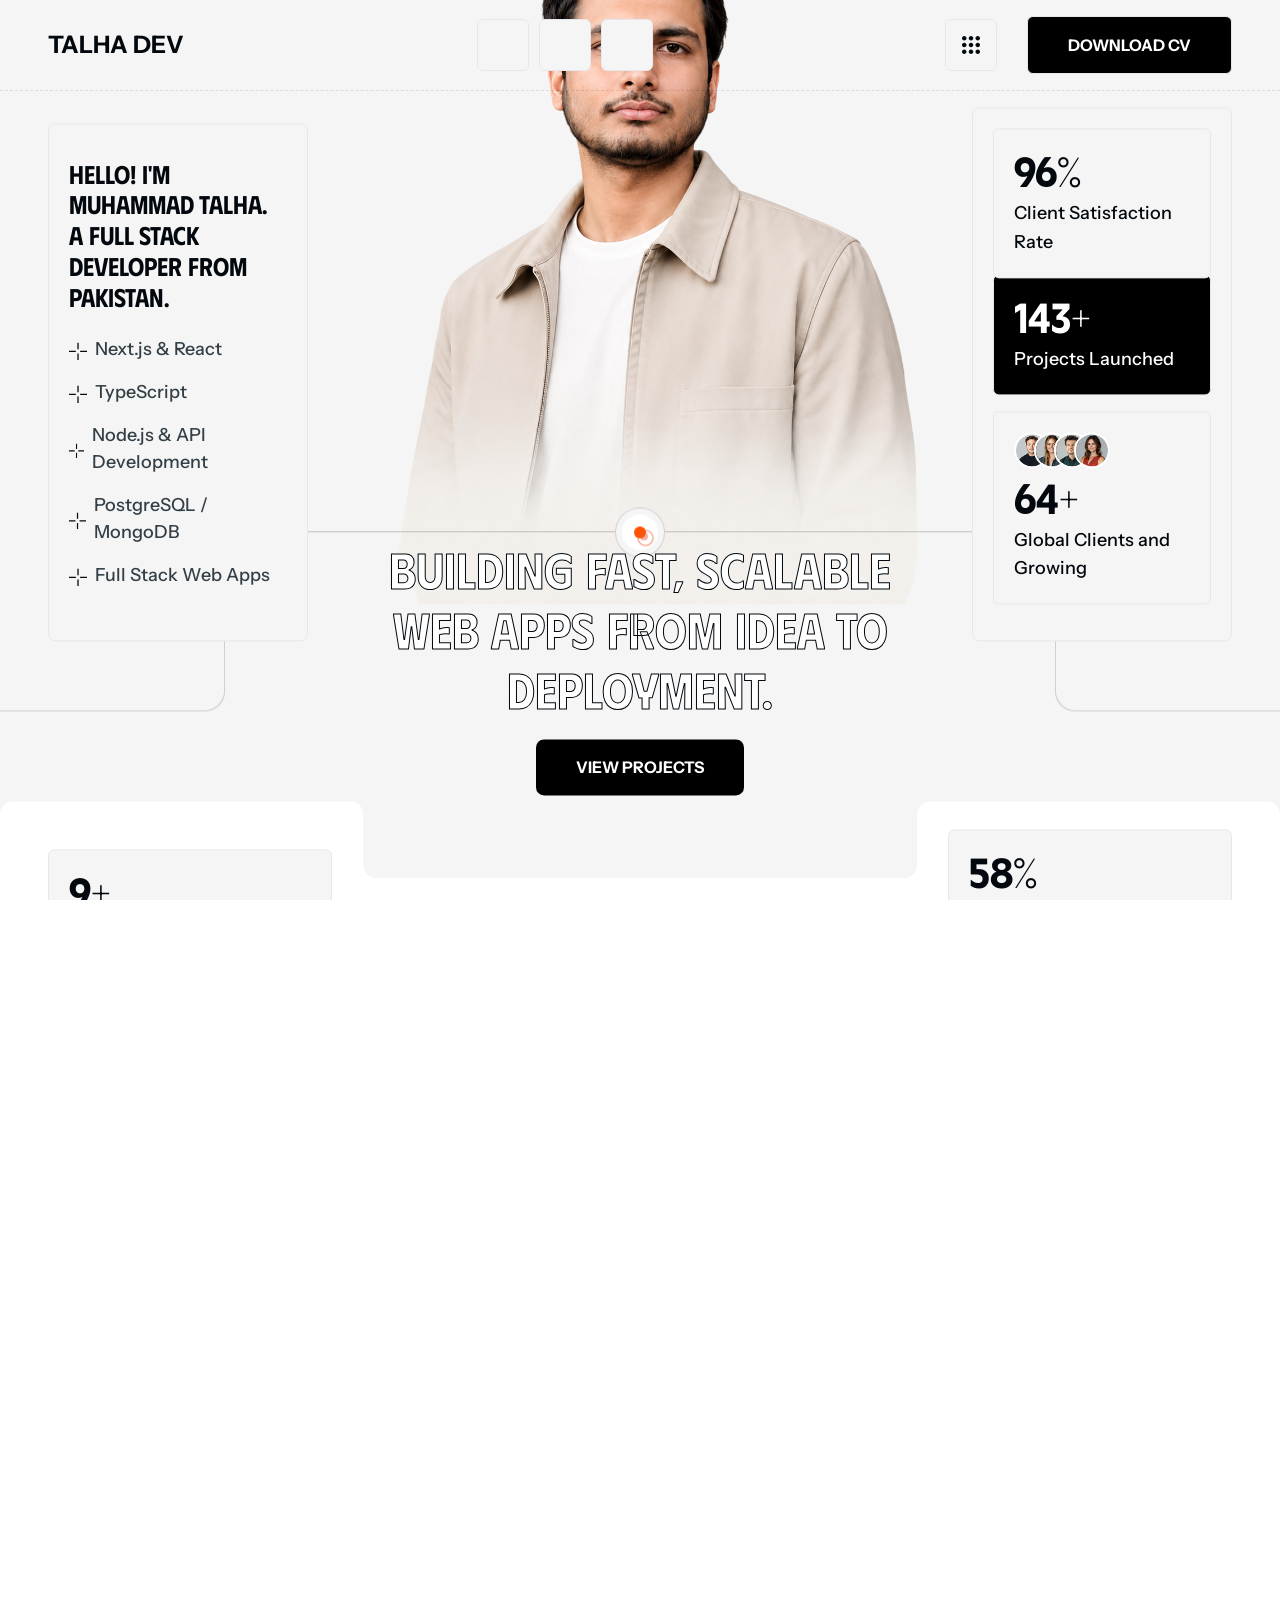
==== index.html @ 91dda0bd "refactor: redesign about page layout and integrate Web3Forms contact handler" ====
<!doctype html>
<html lang="en">

<head>
  <meta charset="UTF-8" />
  <meta http-equiv="X-UA-Compatible" content="IE=edge" />
  <meta name="description"
    content="Talha - Full Stack Developer Portfolio. Specializing in Next.js, React, TypeScript, PostgreSQL, and AI integration." />
  <meta name="keywords" content="Full Stack Developer, React, Next.js, TypeScript, Portfolio, Node.js, PostgreSQL" />
  <meta name="robots" content="INDEX,FOLLOW" />
  <meta name="viewport" content="width=device-width, initial-scale=1.0" />

  <title>Talha | Full Stack Developer Portfolio</title>

  <link rel="icon" href="assets/images/logo/favicon.png" type="image/png" />

  <link rel="stylesheet" href="assets/css/bootstrap.min.css" />

  <link rel="stylesheet" href="assets/css/swiper-bundle.css" />

  <link rel="stylesheet" href="assets/css/magnific-popup.css" />

  <link rel="stylesheet" href="assets/css/aos.css" />

  <link rel="stylesheet" href="assets/css/main.css" />
</head>

<body class="tw-magic-cursor">

  <div class="preloader">
    <svg viewBox="0 0 1000 1000" preserveAspectRatio="none">
      <path id="preloaderSvg" d="M0,1005S175,995,500,995s500,5,500,5V0H0Z"></path>
    </svg>
    <div class="preloader-heading">
      <div class="load-text">
        <span>L</span>
        <span>o</span>
        <span>a</span>
        <span>d</span>
        <span>i</span>
        <span>n</span>
        <span>g</span>
      </div>
    </div>
  </div>

  <div class="overlay"></div>

  <div class="side-overlay"></div>

  <div id="magic-cursor">
    <div id="ball"></div>
  </div>

  <div id="toast-container"></div>

  <div class="back-to-top-wrapper">
    <button id="back_to_top" type="button" class="back-to-top-btn">
      <svg width="12" height="7" viewBox="0 0 12 7" fill="none" xmlns="http://www.w3.org/2000/svg">
        <path d="M11 6L6 1L1 6" stroke="currentColor" stroke-width="1.5" stroke-linecap="round"
          stroke-linejoin="round" />
      </svg>
    </button>
  </div>

  <div class="tw-offcanvas-2-area p-relative">
    <div class="tw-offcanvas-2-bg is-left left-box"></div>
    <div class="tw-offcanvas-2-bg is-right right-box d-none d-md-block"></div>
    <div class="tw-offcanvas-2-wrapper">
      <div class="tw-offcanvas-2-left left-box">
        <div class="tw-offcanvas-2-left-wrap d-flex justify-content-between align-items-center">
          <div class="twoffcanvas__logo">
            <a class="logo-1 tw-text-2xl fw-bold text-uppercase text-white tracking-wider" href="index.html">TALHA
              DEV</a>
          </div>
          <div class="tw-offcanvas-2-close d-md-none text-end">
            <button class="tw-offcanvas-2-close-btn tw-offcanvas-2-close-btn">
              <span class="text">
                <span class="text-white">close</span>
              </span>
              <span class="d-inline-block">
                <span>
                  <svg width="24" height="24" viewBox="0 0 24 24" fill="none" xmlns="http://www.w3.org/2000/svg">
                    <rect width="32.621" height="1.00918"
                      transform="matrix(0.704882 0.709325 -0.704882 0.709325 1.0061 0)" fill="currentcolor" />
                    <rect width="32.621" height="1.00918"
                      transform="matrix(0.704882 -0.709325 0.704882 0.709325 0 23.2842)" fill="currentcolor" />
                  </svg>
                </span>
              </span>
            </button>
          </div>
        </div>
        <div class="tw-main-menu-mobile menu-hover-active counter-row">
          <nav></nav>
        </div>
      </div>
      <div class="tw-offcanvas-2-right right-box d-none d-md-block p-relative">
        <div class="tw-offcanvas-2-close text-end">
          <button class="tw-offcanvas-2-close-btn">
            <span class="text">
              <span>close</span>
            </span>
            <span class="d-inline-block">
              <span>
                <svg width="38" height="38" viewBox="0 0 38 38" fill="none" xmlns="http://www.w3.org/2000/svg">
                  <path d="M9.80859 9.80762L28.1934 28.1924" stroke="currentColor" stroke-width="1.5"
                    stroke-linecap="round" stroke-linejoin="round" />
                  <path d="M9.80859 28.1924L28.1934 9.80761" stroke="currentColor" stroke-width="1.5"
                    stroke-linecap="round" stroke-linejoin="round" />
                </svg>
              </span>
            </span>
          </button>
        </div>
        <div class="tw-offcanvas-2-right-inner d-flex flex-column justify-content-between h-100">
          <div class="twoffcanvas__contact-info">
            <div class="twoffcanvas__contact-title">
              <h5 class="text-white">Contact us</h5>
            </div>
            <ul>
              <li>
                <span class="text-main-two-600 tw-text-xl"><i class="ph ph-map-pin-line"></i></span>
                <a class="text-white" href="#" target="_blank">Pakistan</a>
              </li>
              <li>
                <span class="text-main-two-600 tw-text-xl"><i class="ph ph-envelope"></i></span>
                <a class="text-white" href="mailto:talha18513@gmail.com">talha18513@gmail.com</a>
              </li>
              <li>
                <span class="text-main-two-600 tw-text-xl"><i class="ph ph-phone-call"></i></span>
                <a class="text-white" href="tel:03152666263">03152666263</a>
              </li>
            </ul>
          </div>
          <div class="footer-social" data-aos="fade-up" data-aos-duration="1000" data-aos-delay="200">
            <ul class="tw-gap-2">
              <li>
                <a href="https://github.com" target="_blank">
                  <span class="active-media d-flex align-items-center tw-gap-1">GITHUB <i
                      class="ph ph-arrow-bend-up-right"></i></span>
                  <span class="hover-media"><i class="ph ph-github-logo"></i></span>
                </a>
              </li>
              <li>
                <a href="https://linkedin.com" target="_blank">
                  <span class="active-media d-flex align-items-center tw-gap-1">LINKEDIN <i
                      class="ph ph-arrow-bend-up-right"></i></span>
                  <span class="hover-media"><i class="ph ph-linkedin-logo"></i></span>
                </a>
              </li>
            </ul>
          </div>
        </div>
      </div>
    </div>
  </div>

  <header class="header header-two header-three tw-transition-all tw-z-99 position-relative">
    <div class="container tw-container-1800-px">
      <nav class="d-flex align-items-center justify-content-between position-relative">

        <div class="header-three-logo tw-rounded-md">
          <a href="index.html" class="link tw-text-2xl fw-bold text-uppercase text-heading tracking-wider">
            TALHA DEV
          </a>
        </div>

        <div class="header-three-social d-none d-lg-block">
          <ul class="d-flex tw-gap-205">
            <li>
              <a class="tw-w-13 tw-h-13 lh-1 d-inline-flex justify-content-center align-items-center text-heading tw-text-xl tw-rounded-md"
                href="https://github.com" target="_blank" aria-label="GitHub"><i class="ph ph-github-logo"></i></a>
            </li>
            <li>
              <a class="tw-w-13 tw-h-13 lh-1 d-inline-flex justify-content-center align-items-center text-heading tw-text-xl tw-rounded-md"
                href="https://linkedin.com" target="_blank" aria-label="LinkedIn"><i
                  class="ph ph-linkedin-logo"></i></a>
            </li>
            <li>
              <a class="tw-w-13 tw-h-13 lh-1 d-inline-flex justify-content-center align-items-center text-heading tw-text-xl tw-rounded-md"
                href="https://x.com" target="_blank" aria-label="X (Twitter)"><i class="ph ph-x-logo"></i></a>
            </li>
          </ul>
        </div>

        <div class="header-menu d-none">
          <div class="main-menu">
            <nav class="tw-main-menu-content">
              <ul>
                <li><a class="color-active" href="index.html">Home</a></li>
                <li><a href="about.html">About</a></li>
                <li><a href="portfolio.html">Portfolio</a></li>
                <li><a href="contact.html">Contact</a></li>
              </ul>
            </nav>
          </div>
        </div>

        <div class="header-right d-flex align-items-center tw-gap-705">

          <div class="header-three-menu">
            <button
              class="tw-offcanvas-open-btn tw-w-13 tw-h-13 lh-1 d-inline-flex justify-content-center align-items-center tw-transition-3 tw-rounded-md">
              <span><img class="tw-transition-3" src="assets/images/icons/header-three-toggle.svg"
                  alt="toggle" /></span>
            </button>
          </div>

          <div class="header-three-button d-none d-md-block">
            <a class="tw-hover-btn bg-black text-white fw-bold tw-py-4 tw-px-10 d-inline-block hover-text-white text-uppercase tw-rounded-md"
              href="contact.html">
              download cv
              <span class="tw-hover-btn-circle-dot bg-main-two-600"></span>
            </a>
          </div>

        </div>

      </nav>
    </div>
  </header>

  <div id="smooth-wrapper">
    <div id="smooth-content">
      <section class="banner-three-area">
        <div class="container tw-container-1800-px">
          <div class="row">
            <div class="col-xl-12">
              <div class="banner-three-wrapper position-relative z-1">
                <div class="banner-three-man position-absolute start-50 translate-middle-x">
                  <img src="assets/images/shapes/banner-three-man.png" alt="man" />
                </div>
                <h1 class="banner-three-title text-black tw-mb-30">
                  developer
                </h1>
                <div class="banner-three-wrap d-flex justify-content-between align-items-end position-relative z-1">
                  <div class="banner-three-left tw-rounded-lg" data-aos="fade-up" data-aos-duration="1000"
                    data-aos-delay="200">
                    <h2 class="banner-three-left-title tw-text-3xl tw-mb-6">
                      Hello! I'm Muhammad Talha. <br />
                      A Full Stack Developer from Pakistan.
                    </h2>
                    <div class="banner-three-list">
                      <ul>
                        <li class="tw-text-lg fw-medium d-inline-flex align-items-center tw-gap-2 tw-mb-4">
                          <span><img src="assets/images/icons/banner-three-pluse.svg" alt="pluse" /></span>
                          Next.js &amp; React
                        </li>
                        <li class="tw-text-lg fw-medium d-inline-flex align-items-center tw-gap-2 tw-mb-4">
                          <span><img src="assets/images/icons/banner-three-pluse.svg" alt="pluse" /></span>
                          TypeScript
                        </li>
                        <li class="tw-text-lg fw-medium d-inline-flex align-items-center tw-gap-2 tw-mb-4">
                          <span><img src="assets/images/icons/banner-three-pluse.svg" alt="pluse" /></span>
                          Node.js &amp; API Development
                        </li>
                        <li class="tw-text-lg fw-medium d-inline-flex align-items-center tw-gap-2 tw-mb-4">
                          <span><img src="assets/images/icons/banner-three-pluse.svg" alt="pluse" /></span>
                          PostgreSQL / MongoDB
                        </li>
                        <li class="tw-text-lg fw-medium d-inline-flex align-items-center tw-gap-2 tw-mb-4">
                          <span><img src="assets/images/icons/banner-three-pluse.svg" alt="pluse" /></span>
                          Full Stack Web Apps
                        </li>
                      </ul>
                    </div>
                  </div>
                  <div class="banner-three-center text-center" data-aos="fade-up" data-aos-duration="1000"
                    data-aos-delay="200">
                    <h3 class="banner-three-center-title tw-text-120">
                      Building fast, scalable web apps from idea to deployment.
                    </h3>
                    <div class="banner-three-button">
                      <a class="tw-hover-btn bg-black text-white fw-bold tw-py-4 tw-px-10 d-inline-block hover-text-white text-uppercase tw-rounded-lg"
                        href="#projects">
                        view projects
                        <span class="tw-hover-btn-circle-dot bg-main-two-600"></span>
                      </a>
                    </div>
                  </div>
                  <div class="banner-three-right tw-rounded-lg" data-aos="fade-up" data-aos-duration="1000"
                    data-aos-delay="300">
                    <div class="banner-three-counter-item tw-rounded-md tw-mb-4 position-relative">
                      <h4
                        class="banner-three-counter-title tw-text-101 fw-semibold font-heading text-heading tw-mb-2 lh-1">
                        <span class="purecounter font-heading" data-purecounter-duration="2"
                          data-purecounter-end="98"></span>%
                      </h4>
                      <p class="banner-three-counter-paragraph tw-text-lg fw-medium text-heading">
                        Client Satisfaction Rate
                      </p>
                    </div>
                    <div class="banner-three-counter-item tw-rounded-md tw-mb-4 ms-auto bg-black">
                      <h4
                        class="banner-three-counter-title tw-text-101 fw-semibold font-heading text-white tw-mb-2 lh-1">
                        <span class="purecounter font-heading" data-purecounter-duration="4"
                          data-purecounter-end="300"></span>+
                      </h4>
                      <p class="banner-three-counter-paragraph tw-text-lg fw-medium text-white">
                        Projects Launched
                      </p>
                    </div>
                    <div class="banner-three-counter-item tw-rounded-md tw-mb-4">
                      <div class="d-flex align-items-center tw-mb-2">
                        <div
                          class="tw-w-9 tw-h-9 rounded-circle overflow-hidden tw-duration-300 hover-scale-2 tw-hover-z-9 position-relative z-1 border border-2 border-white">
                          <img src="assets/images/thumbs/team-img1.png" alt="Client Image"
                            class="w-100 h-100 object-fit-cover" />
                        </div>
                        <div
                          class="tw-w-9 tw-h-9 rounded-circle overflow-hidden tw-duration-300 hover-scale-2 tw-hover-z-9 position-relative z-2 tw--ms-16-px z-1 border border-2 border-white">
                          <img src="assets/images/thumbs/team-img2.png" alt="Client Image"
                            class="w-100 h-100 object-fit-cover" />
                        </div>
                        <div
                          class="tw-w-9 tw-h-9 rounded-circle overflow-hidden tw-duration-300 hover-scale-2 tw-hover-z-9 position-relative z-3 tw--ms-16-px z-1 border border-2 border-white">
                          <img src="assets/images/thumbs/team-img3.png" alt="Client Image"
                            class="w-100 h-100 object-fit-cover" />
                        </div>
                        <div
                          class="tw-w-9 tw-h-9 rounded-circle overflow-hidden tw-duration-300 hover-scale-2 tw-hover-z-9 position-relative z-3 tw--ms-16-px z-1 border border-2 border-white">
                          <img src="assets/images/thumbs/team-img4.png" alt="Client Image"
                            class="w-100 h-100 object-fit-cover" />
                        </div>
                      </div>
                      <h4
                        class="banner-three-counter-title tw-text-101 fw-semibold font-heading text-heading tw-mb-2 lh-1">
                        <span class="purecounter font-heading" data-purecounter-duration="3"
                          data-purecounter-end="96"></span>+
                      </h4>
                      <p class="banner-three-counter-paragraph tw-text-lg fw-medium text-heading">
                        Global Clients and Growing
                      </p>
                    </div>
                  </div>
                  <div class="banner-three-line-shape position-absolute start-50 translate-middle-x z-n1">
                    <img src="assets/images/shapes/banner-three-shape.png" alt="shape" />
                    <div class="banner-three-carcel-shape">
                      <div><span></span></div>
                    </div>
                  </div>
                </div>
              </div>
            </div>
          </div>
        </div>
      </section>
      <section class="about-three-area py-120 position-relative z-1">
        <div class="container tw-container-1800-px">
          <div class="about-three-top position-relative z-1">
            <div class="row justify-content-center tw-mb-21">
              <div class="col-xl-9">
                <div class="text-center">
                  <h2 class="about-three-title text-heading tw-text-15 tw-itm-title tw-itm-anim">
                    Building fast, scalable web applications with precision and modern engineering.
                  </h2>
                </div>
              </div>
            </div>
            <div class="row">
              <div class="col-xl-6">
                <div class="about-three-thumb w-100 tw-clip-anim tw-rounded-lg" data-aos="fade-up"
                  data-aos-duration="1000" data-aos-delay="200">
                  <img class="tw-anim-img w-100 tw-rounded-lg" data-animate="true"
                    src="assets/images/thumbs/about-three-thumb.jpg" alt="thumb" />
                </div>
              </div>
              <div class="col-xl-6">
                <div class="about-three-right" data-aos="fade-up" data-aos-duration="1000" data-aos-delay="300">
                  <div>
                    <p class="tw-text-xl tw-mb-10">
                      I'm a full stack developer focused on building modern,
                      scalable web applications. I work primarily with Next.js,
                      TypeScript, and Tailwind CSS on the frontend, and Drizzle
                      ORM with PostgreSQL (Neon) or MongoDB on the backend,
                      deploying everything on Vercel.
                    </p>
                    <p class="tw-text-xl tw-mb-10">
                      With a strong foundation in both frontend and backend
                      development, I turn ideas into fully functional products—from
                      authentication and database design to responsive, polished
                      UI. I care about writing clean, maintainable code as much
                      as I care about how an app looks and feels.
                    </p>
                    <p class="tw-text-xl tw-mb-10">
                      From concept to deployment, I work closely with clients
                      to understand their goals and turn them into working
                      software. Whether it's a freelance project or a personal
                      build, my process focuses on performance, scalability, and
                      getting things shipped.
                    </p>
                  </div>
                  <div class="about-three-counter d-inline-block">
                    <div class="tw-hover-btn-wrapper d-inline-block">
                      <a class="tw-btn-circle tw-hover-btn-item tw-hover-btn tw-w-160-px tw-h-160-px lh-1 d-inline-flex justify-content-center align-items-center rounded-circle position-relative overflow-hidden border border-1 border-neutral-200"
                        href="about.html">
                        <span class="d-flex flex-column justify-content-center">
                          <span
                            class="tw-btn-circle-icon text-heading tw-text-8 tw-transition-3 font-heading fw-medium">3+</span>
                          <span class="text-heading fw-bold text-center tw-transition-3 tw-text-2xl fw-medium">Years of
                            Experience</span>
                        </span>
                        <i class="tw-btn-circle-dot bg-main-two-600"></i>
                      </a>
                    </div>
                  </div>
                </div>
              </div>
            </div>
            <div class="about-three-wrap-shape d-flex justify-content-between">
              <div class="banner-three-counter-item tw-rounded-md position-relative" data-aos="fade-up"
                data-aos-duration="1000" data-aos-delay="200">
                <h2 class="banner-three-counter-title tw-text-101 fw-semibold font-heading text-heading tw-mb-2 lh-1">
                  <span class="purecounter font-heading" data-purecounter-duration="2"
                    data-purecounter-end="15"></span>+
                </h2>
                <p class="banner-three-counter-paragraph tw-text-lg fw-medium text-heading">
                  Full Stack Projects Built
                </p>
              </div>
              <div class="banner-three-counter-item tw-rounded-md position-relative" data-aos="fade-up"
                data-aos-duration="1000" data-aos-delay="300">
                <h2 class="banner-three-counter-title tw-text-101 fw-semibold font-heading text-heading tw-mb-2 lh-1">
                  <span class="purecounter font-heading" data-purecounter-duration="2"
                    data-purecounter-end="100"></span>%
                </h2>
                <p class="banner-three-counter-paragraph tw-text-lg fw-medium text-heading">
                  On-Time Project Delivery
                </p>
              </div>
            </div>
          </div>
        </div>
        <div>
          <img class="about-three-shape position-absolute start-0 w-100"
            src="assets/images/shapes/about-three-shape.png" alt="shape" />
        </div>
      </section>

      <div class="marquee tw-pt-17 bg-black">
        <div class="marquee_left d-flex align-items-center justify-content-between tw-gap-16 overflow-hidden">
          <div>
            <h2 class="marquee-two-title marquee-three-title text-uppercase text-white">
              Services <span class="text-white">-</span>
            </h2>
          </div>
          <div>
            <h2 class="marquee-two-title marquee-three-title text-uppercase text-stroke">
              Services <span class="text-white">-</span>
            </h2>
          </div>
          <div>
            <h2 class="marquee-two-title marquee-three-title text-uppercase text-white">
              Services <span class="text-white">-</span>
            </h2>
          </div>
          <div>
            <h2 class="marquee-two-title marquee-three-title text-uppercase text-stroke">
              Services <span class="text-white">-</span>
            </h2>
          </div>
          <div>
            <h2 class="marquee-two-title marquee-three-title text-uppercase text-white">
              Services <span class="text-white">-</span>
            </h2>
          </div>
        </div>
      </div>

      <section class="service-three-area bg-black pt-120 tw-pb-15">
        <div class="container tw-container-1800-px">
          <div class="row">
            <div class="col-12">
              <div class="service-three-wrapper">
                <div class="service-three-single" data-aos="fade-right" data-aos-duration="2000" data-aos-delay="200">
                  <div class="service-three-item d-flex justify-content-between align-items-center">
                    <div class="service-three-content d-flex tw-gap-14">
                      <div>
                        <span
                          class="service-three-number text-white tw-text-xl d-inline-flex align-items-center tw-gap-3 lh-1 tw-mt-5 tw-transition-3">01
                          <img class="tw-transition-3" src="assets/images/icons/service-three-arrow.svg"
                            alt="arrow" /></span>
                      </div>
                      <div>
                        <div>
                          <h2 class="service-three-title tw-text-15 text-white tw-mb-4">
                            <a href="service-details.html">Full Stack Web Apps</a>
                          </h2>
                        </div>
                        <div class="portfolio-list portfolio-two-list">
                          <ul class="d-flex tw-gap-205 flex-wrap">
                            <li>
                              <a class="text-uppercase text-white tw-text-sm fw-medium position-relative z-1 hover-bg-main-two-600 hover-border-main-two-600 hover-text-heading tw-transition-3"
                                href="#">Next.js</a>
                            </li>
                            <li>
                              <a class="text-uppercase text-white tw-text-sm fw-medium position-relative z-1 hover-bg-main-two-600 hover-border-main-two-600 hover-text-heading tw-transition-3"
                                href="#">TypeScript</a>
                            </li>
                            <li>
                              <a class="text-uppercase text-white tw-text-sm fw-medium position-relative z-1 hover-bg-main-two-600 hover-border-main-two-600 hover-text-heading tw-transition-3"
                                href="#">Tailwind CSS</a>
                            </li>
                          </ul>
                        </div>
                      </div>
                    </div>
                    <div class="service-three-thumb">
                      <a href="service-details.html"><img src="assets/images/thumbs/service-three-thumb1.png"
                          alt="thumb1" /></a>
                    </div>
                  </div>
                </div>
                <div class="service-three-single ms-auto" data-aos="fade-left" data-aos-duration="2000"
                  data-aos-delay="300">
                  <div class="service-three-item d-flex justify-content-between align-items-center">
                    <div class="service-three-content d-flex tw-gap-14">
                      <div>
                        <span
                          class="service-three-number text-white tw-text-xl d-inline-flex align-items-center tw-gap-3 lh-1 tw-mt-5 tw-transition-3">02
                          <img class="tw-transition-3" src="assets/images/icons/service-three-arrow.svg"
                            alt="arrow" /></span>
                      </div>
                      <div>
                        <div>
                          <h2 class="service-three-title tw-text-15 text-white tw-mb-4">
                            <a href="service-details.html">AI Integration</a>
                          </h2>
                        </div>
                        <div class="portfolio-list portfolio-two-list">
                          <ul class="d-flex tw-gap-205 flex-wrap">
                            <li>
                              <a class="text-uppercase text-white tw-text-sm fw-medium position-relative z-1 hover-bg-main-two-600 hover-border-main-two-600 hover-text-heading tw-transition-3"
                                href="#">LLM APIs</a>
                            </li>
                            <li>
                              <a class="text-uppercase text-white tw-text-sm fw-medium position-relative z-1 hover-bg-main-two-600 hover-border-main-two-600 hover-text-heading tw-transition-3"
                                href="#">LangGraph</a>
                            </li>
                            <li>
                              <a class="text-uppercase text-white tw-text-sm fw-medium position-relative z-1 hover-bg-main-two-600 hover-border-main-two-600 hover-text-heading tw-transition-3"
                                href="#">Automation</a>
                            </li>
                          </ul>
                        </div>
                      </div>
                    </div>
                    <div class="service-three-thumb">
                      <a href="service-details.html"><img src="assets/images/thumbs/service-three-thumb2.png"
                          alt="thumb1" /></a>
                    </div>
                  </div>
                </div>
                <div class="service-three-single" data-aos="fade-right" data-aos-duration="2000" data-aos-delay="400">
                  <div class="service-three-item d-flex justify-content-between align-items-center">
                    <div class="service-three-content d-flex tw-gap-14">
                      <div>
                        <span
                          class="service-three-number text-white tw-text-xl d-inline-flex align-items-center tw-gap-3 lh-1 tw-mt-5 tw-transition-3">03
                          <img class="tw-transition-3" src="assets/images/icons/service-three-arrow.svg"
                            alt="arrow" /></span>
                      </div>
                      <div>
                        <div>
                          <h2 class="service-three-title tw-text-15 text-white tw-mb-4">
                            <a href="service-details.html">Database Design</a>
                          </h2>
                        </div>
                        <div class="portfolio-list portfolio-two-list">
                          <ul class="d-flex tw-gap-205 flex-wrap">
                            <li>
                              <a class="text-uppercase text-white tw-text-sm fw-medium position-relative z-1 hover-bg-main-two-600 hover-border-main-two-600 hover-text-heading tw-transition-3"
                                href="#">PostgreSQL</a>
                            </li>
                            <li>
                              <a class="text-uppercase text-white tw-text-sm fw-medium position-relative z-1 hover-bg-main-two-600 hover-border-main-two-600 hover-text-heading tw-transition-3"
                                href="#">MongoDB</a>
                            </li>
                            <li>
                              <a class="text-uppercase text-white tw-text-sm fw-medium position-relative z-1 hover-bg-main-two-600 hover-border-main-two-600 hover-text-heading tw-transition-3"
                                href="#">Drizzle ORM</a>
                            </li>
                          </ul>
                        </div>
                      </div>
                    </div>
                    <div class="service-three-thumb">
                      <a href="service-details.html"><img src="assets/images/thumbs/service-three-thumb3.png"
                          alt="thumb1" /></a>
                    </div>
                  </div>
                </div>
                <div class="service-three-single ms-auto" data-aos="fade-left" data-aos-duration="2000"
                  data-aos-delay="500">
                  <div class="service-three-item d-flex justify-content-between align-items-center">
                    <div class="service-three-content d-flex tw-gap-14">
                      <div>
                        <span
                          class="service-three-number text-white tw-text-xl d-inline-flex align-items-center tw-gap-3 lh-1 tw-mt-5 tw-transition-3">04
                          <img class="tw-transition-3" src="assets/images/icons/service-three-arrow.svg"
                            alt="arrow" /></span>
                      </div>
                      <div>
                        <div>
                          <h2 class="service-three-title tw-text-15 text-white tw-mb-4">
                            <a href="service-details.html">Auth &amp; Deployment</a>
                          </h2>
                        </div>
                        <div class="portfolio-list portfolio-two-list">
                          <ul class="d-flex tw-gap-205 flex-wrap">
                            <li>
                              <a class="text-uppercase text-white tw-text-sm fw-medium position-relative z-1 hover-bg-main-two-600 hover-border-main-two-600 hover-text-heading tw-transition-3"
                                href="#">Better Auth</a>
                            </li>
                            <li>
                              <a class="text-uppercase text-white tw-text-sm fw-medium position-relative z-1 hover-bg-main-two-600 hover-border-main-two-600 hover-text-heading tw-transition-3"
                                href="#">Vercel</a>
                            </li>
                            <li>
                              <a class="text-uppercase text-white tw-text-sm fw-medium position-relative z-1 hover-bg-main-two-600 hover-border-main-two-600 hover-text-heading tw-transition-3"
                                href="#">CI/CD</a>
                            </li>
                          </ul>
                        </div>
                      </div>
                    </div>
                    <div class="service-three-thumb">
                      <a href="service-details.html"><img src="assets/images/thumbs/service-three-thumb4.png"
                          alt="thumb1" /></a>
                    </div>
                  </div>
                </div>
              </div>
            </div>
          </div>
        </div>
      </section>
      <section id="projects" class="portfolio-three-area py-120 position-relative z-1">
        <div class="portfolio-three-shape position-absolute top-0 z-n1">
          <h3 class="portfolio-three-shape-title">work</h3>
        </div>
        <div class="container tw-container-1800-px">
          <div class="row">
            <div class="col-xl-12">
              <div
                class="portfolio-three-wrapper d-flex justify-content-between flex-wrap align-items-start position-relative z-1">
                <div class="portfolio-three-item tw-rounded-lg tw-mb-705 portfolio-wrapper">
                  <div class="portfolio-three-wrap d-flex justify-content-between flex-wrap row-gap-2">
                    <div class="tw-mb-6">
                      <div>
                        <h2 class="tw-text-605 fw-medium tw-mb-4">
                          <a class="hover-text-main-two-600" href="portfolio-details.html">CortexAI</a>
                        </h2>
                      </div>
                      <div class="portfolio-three-list portfolio-list">
                        <ul class="d-flex tw-gap-205 flex-wrap">
                          <li>
                            <a class="text-uppercase text-heading fw-medium position-relative z-1 hover-bg-main-two-600 hover-border-main-two-600 hover-text-white tw-transition-3"
                              href="#">AI PLATFORM</a>
                          </li>
                          <li>
                            <a class="text-uppercase text-heading fw-medium position-relative z-1 hover-bg-main-two-600 hover-border-main-two-600 hover-text-white tw-transition-3"
                              href="#">MICROSERVICES</a>
                          </li>
                        </ul>
                      </div>
                    </div>
                    <div>
                      <div class="portfolio-three-button">
                        <a class="portfolio-three-btn tw-w-8 tw-h-8 lh-1 d-inline-flex justify-content-center align-items-center text-heading rounded-circle hover-bg-main-two-600 hover-text-white"
                          href="portfolio-details.html"><i class="ph ph-arrow-up-right"></i></a>
                      </div>
                    </div>
                  </div>
                  <div class="portfolio-thumb not-hide-cursor fw-bold mb-0 tw-rounded-lg" data-cursor="View">
                    <a class="d-block cursor-hide tw-rounded-lg" href="portfolio-details.html"><img
                        class="w-100 tw-rounded-lg" src="assets/images/thumbs/portfolio-three-thumb1.jpg"
                        alt="CortexAI" /></a>
                  </div>
                </div>
                <div class="portfolio-three-item tw-rounded-lg tw-mb-705 portfolio-wrapper">
                  <div class="portfolio-three-wrap d-flex justify-content-between flex-wrap row-gap-2">
                    <div class="tw-mb-6">
                      <div>
                        <h2 class="tw-text-605 fw-medium tw-mb-4">
                          <a class="hover-text-main-two-600" href="portfolio-details.html">Zernio</a>
                        </h2>
                      </div>
                      <div class="portfolio-three-list portfolio-list">
                        <ul class="d-flex tw-gap-205 flex-wrap">
                          <li>
                            <a class="text-uppercase text-heading fw-medium position-relative z-1 hover-bg-main-two-600 hover-border-main-two-600 hover-text-white tw-transition-3"
                              href="#">SOCIAL MEDIA</a>
                          </li>
                          <li>
                            <a class="text-uppercase text-heading fw-medium position-relative z-1 hover-bg-main-two-600 hover-border-main-two-600 hover-text-white tw-transition-3"
                              href="#">SAAS</a>
                          </li>
                        </ul>
                      </div>
                    </div>
                    <div class="portfolio-three-button">
                      <a class="portfolio-three-btn tw-w-8 tw-h-8 lh-1 d-inline-flex justify-content-center align-items-center text-heading rounded-circle hover-bg-main-two-600 hover-text-white"
                        href="portfolio-details.html"><i class="ph ph-arrow-up-right"></i></a>
                    </div>
                  </div>
                  <div class="portfolio-thumb not-hide-cursor fw-bold mb-0 tw-rounded-lg" data-cursor="View">
                    <a class="d-block cursor-hide tw-rounded-lg" href="portfolio-details.html"><img
                        class="w-100 tw-rounded-lg" src="assets/images/thumbs/portfolio-three-thumb2.jpg"
                        alt="Zernio" /></a>
                  </div>
                </div>
                <div class="portfolio-three-item tw-rounded-lg tw-mb-705 portfolio-wrapper">
                  <div class="portfolio-three-wrap d-flex justify-content-between flex-wrap row-gap-2">
                    <div class="tw-mb-6">
                      <div>
                        <h2 class="tw-text-605 fw-medium tw-mb-4">
                          <a class="hover-text-main-two-600" href="portfolio-details.html">AI Blog Dashboard</a>
                        </h2>
                      </div>
                      <div class="portfolio-three-list portfolio-list">
                        <ul class="d-flex tw-gap-205 flex-wrap">
                          <li>
                            <a class="text-uppercase text-heading fw-medium position-relative z-1 hover-bg-main-two-600 hover-border-main-two-600 hover-text-white tw-transition-3"
                              href="#">ADMIN PANEL</a>
                          </li>
                          <li>
                            <a class="text-uppercase text-heading fw-medium position-relative z-1 hover-bg-main-two-600 hover-border-main-two-600 hover-text-white tw-transition-3"
                              href="#">ANALYTICS</a>
                          </li>
                        </ul>
                      </div>
                    </div>
                    <div class="portfolio-three-button">
                      <a class="portfolio-three-btn tw-w-8 tw-h-8 lh-1 d-inline-flex justify-content-center align-items-center text-heading rounded-circle hover-bg-main-two-600 hover-text-white"
                        href="portfolio-details.html"><i class="ph ph-arrow-up-right"></i></a>
                    </div>
                  </div>
                  <div class="portfolio-thumb not-hide-cursor fw-bold mb-0 tw-rounded-lg" data-cursor="View">
                    <a class="d-block cursor-hide tw-rounded-lg" href="portfolio-details.html"><img
                        class="w-100 tw-rounded-lg" src="assets/images/thumbs/portfolio-three-thumb3.jpg"
                        alt="AI Blog Dashboard" /></a>
                  </div>
                </div>
                <div class="portfolio-three-item tw-rounded-lg tw-mb-705 portfolio-wrapper">
                  <div class="portfolio-three-wrap d-flex justify-content-between flex-wrap row-gap-2">
                    <div class="tw-mb-6">
                      <div>
                        <h2 class="tw-text-605 fw-medium tw-mb-4">
                          <a class="hover-text-main-two-600" href="portfolio-details.html">SkyShare</a>
                        </h2>
                      </div>
                      <div class="portfolio-three-list portfolio-list">
                        <ul class="d-flex tw-gap-205 flex-wrap">
                          <li>
                            <a class="text-uppercase text-heading fw-medium position-relative z-1 hover-bg-main-two-600 hover-border-main-two-600 hover-text-white tw-transition-3"
                              href="#">FILE SHARING</a>
                          </li>
                          <li>
                            <a class="text-uppercase text-heading fw-medium position-relative z-1 hover-bg-main-two-600 hover-border-main-two-600 hover-text-white tw-transition-3"
                              href="#">NEXT.JS</a>
                          </li>
                        </ul>
                      </div>
                    </div>
                    <div class="portfolio-three-button">
                      <a class="portfolio-three-btn tw-w-8 tw-h-8 lh-1 d-inline-flex justify-content-center align-items-center text-heading rounded-circle hover-bg-main-two-600 hover-text-white"
                        href="portfolio-details.html"><i class="ph ph-arrow-up-right"></i></a>
                    </div>
                  </div>
                  <div class="portfolio-thumb not-hide-cursor fw-bold mb-0 tw-rounded-lg" data-cursor="View">
                    <a class="d-block cursor-hide tw-rounded-lg" href="portfolio-details.html"><img
                        class="w-100 tw-rounded-lg" src="assets/images/thumbs/portfolio-three-thumb4.jpg"
                        alt="SkyShare" /></a>
                  </div>
                </div>
                <div
                  class="about-three-counter portfolio-three-counter d-inline-block position-absolute bottom-0 start-0">
                  <div class="tw-hover-btn-wrapper d-inline-block">
                    <a class="tw-btn-circle tw-hover-btn-item tw-hover-btn tw-w-160-px tw-h-160-px lh-1 d-inline-flex justify-content-center align-items-center rounded-circle position-relative overflow-hidden"
                      href="portfolio.html">
                      <span class="d-flex flex-column justify-content-center">
                        <span class="text-heading fw-bold tw-transition-3 tw-text-2xl fw-semibold">Discover <br />
                          Our Projects <i class="ph ph-arrow-up-right"></i></span>
                      </span>
                      <i class="tw-btn-circle-dot bg-main-two-600"></i>
                    </a>
                  </div>
                </div>
              </div>
            </div>
          </div>
        </div>
      </section>
      <div class="feature-three-area py-120 position-relative z-1">
        <div class="container tw-container-1800-px">
          <div class="row">
            <div class="col-xl-12">
              <div class="feature-three-wrapper hover__widget">
                <div class="feature-three-single current hover__reveal-item" data-aos="fade-up" data-aos-duration="1000"
                  data-aos-delay="200">
                  <div class="feature-three-item d-flex justify-content-between align-items-center">
                    <div class="feature-three-left d-flex align-items-center">
                      <div>
                        <span
                          class="feature-three-text tw-text-605 fw-medium text-white tw-transition-3 d-inline-block tw-w-20">01</span>
                      </div>
                      <div>
                        <span
                          class="feature-three-text tw-text-605 fw-medium text-white tw-transition-3 d-inline-block tw-w-300-px">ARIF
                          GROUP OF COMPANIES</span>
                      </div>
                      <div>
                        <span
                          class="feature-three-text tw-text-605 fw-medium text-white tw-transition-3 d-inline-block">Full
                          Stack Developer</span>
                      </div>
                    </div>
                    <div>
                      <span
                        class="feature-three-text tw-text-605 fw-medium text-white tw-transition-3 d-inline-block">2023</span>
                    </div>
                  </div>
                  <div class="hover__reveal-bg bg-img"
                    data-background-image="assets/images/thumbs/feature-three-thumb1.jpg"></div>
                </div>
                <div class="feature-three-single hover__reveal-item" data-aos="fade-up" data-aos-duration="1000"
                  data-aos-delay="200">
                  <div class="feature-three-item d-flex justify-content-between align-items-center">
                    <div class="feature-three-left d-flex align-items-center">
                      <div>
                        <span
                          class="feature-three-text tw-text-605 fw-medium text-white tw-transition-3 d-inline-block tw-w-20">02</span>
                      </div>
                      <div>
                        <span
                          class="feature-three-text tw-text-605 fw-medium text-white tw-transition-3 d-inline-block tw-w-300-px">MEAN3</span>
                      </div>
                      <div>
                        <span
                          class="feature-three-text tw-text-605 fw-medium text-white tw-transition-3 d-inline-block">Frontend
                          Developer (Internship)</span>
                      </div>
                    </div>
                    <div>
                      <span
                        class="feature-three-text tw-text-605 fw-medium text-white tw-transition-3 d-inline-block">2024</span>
                    </div>
                  </div>
                  <div class="hover__reveal-bg bg-img"
                    data-background-image="assets/images/thumbs/portfolio-two-thumb1.jpg"></div>
                </div>
                <div class="feature-three-single hover__reveal-item" data-aos="fade-up" data-aos-duration="1000"
                  data-aos-delay="200">
                  <div class="feature-three-item d-flex justify-content-between align-items-center">
                    <div class="feature-three-left d-flex align-items-center">
                      <div>
                        <span
                          class="feature-three-text tw-text-605 fw-medium text-white tw-transition-3 d-inline-block tw-w-20">03</span>
                      </div>
                      <div>
                        <span
                          class="feature-three-text tw-text-605 fw-medium text-white tw-transition-3 d-inline-block tw-w-300-px">FREELANCE</span>
                      </div>
                      <div>
                        <span
                          class="feature-three-text tw-text-605 fw-medium text-white tw-transition-3 d-inline-block">Full
                          Stack Developer</span>
                      </div>
                    </div>
                    <div>
                      <span
                        class="feature-three-text tw-text-605 fw-medium text-white tw-transition-3 d-inline-block text-nowrap">2024
                        - PRESENT</span>
                    </div>
                  </div>
                  <div class="hover__reveal-bg bg-img"
                    data-background-image="assets/images/thumbs/portfolio-two-thumb2.jpg"></div>
                </div>
              </div>
            </div>
          </div>
        </div>
      </div>
      <section class="testimonial-three-area pt-120 pb-4">
        <div class="container tw-container-1800-px">
          <div class="row justify-content-center mb-0">
            <div class="col-xl-10">
              <div class="text-center">
                <h2 class="testimonial-three-title text-heading tw-text-15 tw-itm-title tw-itm-anim">
                  Great software is built on clean code, thoughtful design, and a relentless focus on what
                  actually works for the user.
                </h2>
              </div>
            </div>
          </div>
        </div>
      </section>
      <section class="brand-three-area brand-two-area pt-4 pb-120">
        <div class="container tw-container-1800-px">
          <div class="row">
            <div class="col-xl-12">
              <div class="text-center tw-mb-15">
                <h2 class="brand-three-title tw-text-xl tw-char-animation">
                  TECH STACK I WORK WITH
                </h2>
              </div>
            </div>
          </div>
          <div class="row row-cols-2 row-cols-md-4 g-3">
            <div class="col">
              <div
                class="brand-item brand-three-item position-relative z-1 d-flex align-items-center justify-content-center tw-py-6 tw-px-4 text-heading fw-bold tw-text-xl"
                data-aos="fade-up" data-aos-duration="1000" data-aos-delay="200">
                <span class="d-flex align-items-center tw-gap-2"><i class="ph-bold ph-caret-right"></i> Next.js</span>
              </div>
            </div>
            <div class="col">
              <div
                class="brand-item brand-three-item position-relative z-1 d-flex align-items-center justify-content-center tw-py-6 tw-px-4 text-heading fw-bold tw-text-xl"
                data-aos="fade-up" data-aos-duration="1000" data-aos-delay="250">
                <span class="d-flex align-items-center tw-gap-2"><i class="ph-bold ph-code"></i> TypeScript</span>
              </div>
            </div>
            <div class="col">
              <div
                class="brand-item brand-three-item position-relative z-1 d-flex align-items-center justify-content-center tw-py-6 tw-px-4 text-heading fw-bold tw-text-xl"
                data-aos="fade-up" data-aos-duration="1000" data-aos-delay="300">
                <span class="d-flex align-items-center tw-gap-2"><i class="ph-bold ph-paint-brush"></i> Tailwind
                  CSS</span>
              </div>
            </div>
            <div class="col">
              <div
                class="brand-item brand-three-item position-relative z-1 d-flex align-items-center justify-content-center tw-py-6 tw-px-4 text-heading fw-bold tw-text-xl"
                data-aos="fade-up" data-aos-duration="1000" data-aos-delay="350">
                <span class="d-flex align-items-center tw-gap-2"><i class="ph-bold ph-database"></i> PostgreSQL</span>
              </div>
            </div>
            <div class="col">
              <div
                class="brand-item brand-three-item position-relative z-1 d-flex align-items-center justify-content-center tw-py-6 tw-px-4 text-heading fw-bold tw-text-xl"
                data-aos="fade-up" data-aos-duration="1000" data-aos-delay="400">
                <span class="d-flex align-items-center tw-gap-2"><i class="ph-bold ph-leaf"></i> MongoDB</span>
              </div>
            </div>
            <div class="col">
              <div
                class="brand-item brand-three-item position-relative z-1 d-flex align-items-center justify-content-center tw-py-6 tw-px-4 text-heading fw-bold tw-text-xl"
                data-aos="fade-up" data-aos-duration="1000" data-aos-delay="450">
                <span class="d-flex align-items-center tw-gap-2"><i class="ph-bold ph-hard-drives"></i> Drizzle
                  ORM</span>
              </div>
            </div>
            <div class="col">
              <div
                class="brand-item brand-three-item position-relative z-1 d-flex align-items-center justify-content-center tw-py-6 tw-px-4 text-heading fw-bold tw-text-xl"
                data-aos="fade-up" data-aos-duration="1000" data-aos-delay="500">
                <span class="d-flex align-items-center tw-gap-2"><i class="ph-bold ph-cloud-arrow-up"></i> Vercel</span>
              </div>
            </div>
            <div class="col">
              <div
                class="brand-item brand-three-item position-relative z-1 d-flex align-items-center justify-content-center tw-py-6 tw-px-4 text-heading fw-bold tw-text-xl"
                data-aos="fade-up" data-aos-duration="1000" data-aos-delay="550">
                <span class="d-flex align-items-center tw-gap-2"><i class="ph-bold ph-lock-key"></i> Better Auth</span>
              </div>
            </div>
          </div>
        </div>
      </section>

      <section class="footer-three-area pt-120 tw-pb-10 position-relative z-1">
        <div class="container tw-container-1800-px">
          <div class="row justify-content-between pb-120">
            <div class="col-xl-5 col-lg-6">
              <div class="footer-three-top-left tw-me-25" data-aos="fade-up" data-aos-duration="1000"
                data-aos-delay="200">
                <div class="tw-mb-9">
                  <h2 class="tw-text-15 text-white tw-char-animation">
                    Let’s create something meaningful
                  </h2>
                </div>
                <div class="d-flex flex-column tw-gap-3 tw-mb-10">
                  <div>
                    <a class="tw-text-2xl fw-medium text-main-600 hover-underline hover-text-white"
                      href="mailto:talha18513@gmail.com">talha18513@gmail.com</a>
                  </div>
                  <div>
                    <a class="tw-text-2xl fw-medium text-main-600 hover-underline hover-text-white"
                      href="tel:03152666263">03152666263</a>
                  </div>
                </div>
                <div class="footer-three-top-info tw-p-705 tw-rounded-lg d-flex tw-gap-6">
                  <div class="footer-three-top-thumb tw-w-160-px">
                    <img class="tw-rounded-lg w-100" src="assets/images/thumbs/footer-three-thumb.jpg" alt="thumb" />
                  </div>
                  <div class="footer-three-top-content d-flex justify-content-between flex-column">
                    <div>
                      <h3 class="tw-text-xl text-white tw-mb-2">
                        Talha
                      </h3>
                      <p class="text-white">Full Stack Developer</p>
                    </div>
                    <div class="footer-three-social">
                      <ul class="d-flex align-items-center tw-gap-1">
                        <li>
                          <a class="tw-w-11 tw-h-101 lh-1 d-inline-flex align-items-center justify-content-center tw-rounded-lg tw-text-xl text-heading hover-bg-main-600 hover-text-heading"
                            href="https://github.com" target="_blank" aria-label="GitHub"><i
                              class="ph ph-github-logo"></i></a>
                        </li>
                        <li>
                          <a class="tw-w-11 tw-h-101 lh-1 d-inline-flex align-items-center justify-content-center tw-rounded-lg tw-text-xl text-heading hover-bg-main-600 hover-text-heading"
                            href="https://linkedin.com" target="_blank" aria-label="LinkedIn"><i
                              class="ph ph-linkedin-logo"></i></a>
                        </li>
                      </ul>
                    </div>
                  </div>
                </div>
              </div>
            </div>
            <div class="col-xl-6 col-lg-6">
              <div class="footer-three-form" data-aos="fade-up" data-aos-duration="1000" data-aos-delay="300">
                <form class="footer-contact-form" action="https://api.web3forms.com/submit" method="POST">
                  <input type="hidden" name="access_key" value="7f70c2b4-3c23-46f0-8213-1127639fb2af" />
                  <div class="row">
                    <div class="col-xl-12">
                      <div class="position-relative tw-mb-7">
                        <input type="text" name="name" required
                          class="form-control bg-transparent shadow-none tw-rounded-lg text-white tw-ps-7 tw-pe-13 tw-placeholder-text-neutral-100 focus-border-main-600 tw-h-18 focus-tw-placeholder-text-hidden tw-placeholder-transition-2"
                          placeholder="First Name" />
                      </div>
                    </div>
                    <div class="col-xl-12">
                      <div class="position-relative tw-mb-7">
                        <input type="email" name="email" required
                          class="form-control bg-transparent shadow-none tw-rounded-lg text-white tw-ps-7 tw-pe-13 tw-placeholder-text-neutral-100 focus-border-main-600 tw-h-18 focus-tw-placeholder-text-hidden tw-placeholder-transition-2"
                          placeholder="Email Address" />
                      </div>
                    </div>
                    <div class="col-xl-12">
                      <div class="position-relative tw-mb-7">
                        <textarea name="message" required
                          class="form-control bg-transparent shadow-none tw-h-196-px tw-rounded-lg text-white tw-ps-7 tw-pe-13 tw-placeholder-text-neutral-100 focus-border-main-600 focus-tw-placeholder-text-hidden tw-placeholder-transition-2"
                          placeholder="Message"></textarea>
                      </div>
                    </div>
                    <div class="col-xl-12">
                      <div class="contact-button">
                        <button type="submit"
                          class="tw-hover-btn bg-main-600 text-heading tw-text-xl fw-bold tw-py-4 tw-px-10 d-inline-flex justify-content-center w-100 hover-text-heading hover-bg-white tw-transition-3 tw-rounded-lg">
                          <span>submit message</span>
                        </button>
                      </div>
                    </div>
                  </div>
                </form>
              </div>
            </div>
          </div>
        </div>
        <div class="footer-three-border tw-px-18 tw-mb-10">
          <div class="container-fluid gx-0">
            <div class="row">
              <div class="col-xl-12">
                <div class="footer-three-middile d-flex align-items-center justify-content-between">
                  <div data-aos="fade-up" data-aos-duration="1000" data-aos-delay="200">
                    <h4 class="tw-text-2xl text-white tw-mb-2">
                      Quick Links
                    </h4>
                    <ul class="d-flex tw-gap-2 flex-wrap">
                      <li>
                        <a class="tw-text-lg text-white" href="index.html">Home,</a>
                      </li>
                      <li>
                        <a class="tw-text-lg text-white" href="about.html">About,</a>
                      </li>
                      <li>
                        <a class="tw-text-lg text-white" href="portfolio.html">Portfolio,</a>
                      </li>
                      <li>
                        <a class="tw-text-lg text-white" href="contact.html">Contact</a>
                      </li>
                    </ul>
                  </div>
                  <div data-aos="fade-up" data-aos-duration="1000" data-aos-delay="300">
                    <a class="footer-three-back-to-top tw-w-170 tw-h-170 lh-1 d-inline-flex justify-content-center align-items-center bg-main-two-600 text-white tw-text-3xl rounded-circle"
                      href="#"><i class="ph ph-arrow-up"></i></a>
                  </div>
                  <div class="text-lg-end" data-aos="fade-up" data-aos-duration="1000" data-aos-delay="400">
                    <h4 class="tw-text-2xl text-white tw-mb-2">
                      Talha
                    </h4>
                    <p class="tw-text-lg text-white">
                      © 2026 All rights reserved
                    </p>
                  </div>
                </div>
              </div>
            </div>
          </div>
        </div>
        <div>
          <div class="container tw-container-1800-px">
            <div class="row">
              <div class="col-xl-12">
                <div class="footer-three-bottom text-center">
                  <h5 class="footer-three-bottom-title text-white text-center">
                    M Talha
                  </h5>
                </div>
              </div>
            </div>
          </div>
        </div>
        <div>
          <img class="position-absolute top-0 start-0 z-n1" src="assets/images/shapes/footer-three-bg-shape.png"
            alt="shape" />
        </div>
      </section>
    </div>
  </div>

  <script src="assets/js/jquery-3.7.1.min.js"></script>

  <script src="assets/js/phosphor-icon.js"></script>

  <script src="assets/js/boostrap.bundle.min.js"></script>

  <script src="assets/js/aos.js"></script>

  <script src="assets/js/magnific-popup.min.js"></script>

  <script src="assets/js/jquery.marquee.min.js"></script>

  <script src="assets/js/purecounter.js"></script>

  <script src="assets/js/swiper-bundle.min.js"></script>

  <script src="assets/js/gsap/gsap.js"></script>

  <script src="assets/js/gsap/gsap-scroll-to-plugin.js"></script>

  <script src="assets/js/gsap/gsap-scroll-smoother.js"></script>

  <script src="assets/js/gsap/gsap-scroll-trigger.js"></script>

  <script src="assets/js/gsap/gsap-split-text.js"></script>

  <script src="assets/js/gsap/chroma.min.js"></script>

  <script src="assets/js/slider-active.js"></script>

  <script src="assets/js/custom-gsap.js"></script>

  <script src="assets/js/main.js"></script>

  <script src="assets/js/tw-cursor.js"></script>
  <script src="assets/js/web3forms-handler.js"></script>
</body>

</html>
---- assets/css/main.css ----
/* Media Breakpoint for Each Device End */
/* ======================= Css table of contents Start =================================
   * Template name: Unifex
   * Version: 1.0
   * Description: Unifex HTML Template
   * Author: rox_themes
   * Author-url: https://themeforest.net/user/rox_themes */
/* **************************** Abstracts ****************************
   ** Breakpoints
   ** Functions
   ** Variable

   /* **************************** Components **************************** 
   ** Accordion
   ** Button
   ** Form
   ** Tab
   ** Table
   ** Toast

   /* **************************** Layout **************************** 
   ** Breadcrumb
   ** Custom Accordion
   ** Custom Cursor
   ** Header
   ** Footer
   ** Mega Menu
   ** Mobile nav menu
   ** Nav Menu
   ** Offcanvas
   ** Pagination
   ** Preloader
   ** Range slider
   ** Scroll top
   ** Section Title
   ** Slick

   /* **************************** Partials **************************** 
   ** About
   ** Banner
   ** Blog
   ** Brand
   ** Contact
   ** Cta
   ** Faq
   ** Feature
   ** Hover Animition
   ** Image Cliping Effect
   ** Line
   ** Marquee
   ** Portfolio
   ** Pricing
   ** Rtl
   ** Service
   ** Team
   ** Testimonial


   /* **************************** Utilities **************************** 
   ** Animation
   ** Bg img
   ** Bg
   ** Border
   ** Classes
   ** Colors hover
   ** Colors
   ** Cursor
   ** Duration
   ** Font size
   ** Font
   ** Gap
   ** Grid
   ** Group
   ** Height
   ** Hover Animation White
   ** Inset
   ** Line clamp
   ** Line height
   ** Margin
   ** Max height
   ** Max width
   ** Outline
   ** Overlay
   ** Padding
   ** Placeholder
   ** Rotate
   ** Rounded
   ** Scale
   ** Scrollbar
   ** Shadow
   ** Transform
   ** Transition
   ** Translate
   ** Typography
   ** Underline
   ** Width
   ** Z index

   /* **************************** Partials **************************** 
   ** RTL

   ================================== Css table of contents End======================================== */
/* Font Family*/
@import url("https://fonts.googleapis.com/css2?family=Instrument+Sans:ital,wght@0,400..700;1,400..700&family=Phudu:wght@300..900&display=swap");

/* ========================= Variable Css Start ======================== */
:root {
  /* Font Family Variable */
  --heading-font: "Phudu", sans-serif;
  --body-font: "Instrument Sans", sans-serif;
  /* Font Size Variable Start */
  --heading-one: clamp(2rem, -0.0733rem + 6.3692vw, 4.25rem);
  --heading-two: clamp(1.75rem, 0.7133rem + 2.8846vw, 2.875rem);
  --heading-three: clamp(1.5rem, 0.3353rem + 2.1661vw, 2.5rem);
  --heading-four: clamp(1.25rem, 0.5569rem + 1.444vw, 2rem);
  --heading-five: clamp(1.125rem, 1.2rem + 0.722vw, 1.75rem);
  --heading-six: clamp(1rem, 0.769rem + 0.6813vw, 1.25rem);
  /* Font Size End */
  /* template main primary color */
  --main-h: 72;
  --main-s: 99%;
  --main-l: 50%;
  --main: var(--main-h) var(--main-s) var(--main-l);
  /* template main secendary color */
  --main-two-h: 19;
  --main-two-s: 100%;
  --main-two-l: 50%;
  --main-two: var(--main-two-h) var(--main-two-s) var(--main-two-l);
  /* White Color */
  --white: 0 0% 100%;
  --black: 208 76% 3%;
  --body: 204 16% 24%;
  --heading-color: var(--black);
  --body-color: var(--body);
  --translate-x-50: translateX(-50%);
  --translate-y-50: translateY(-50%);
  --size-05: 0.125rem;
  --size-1: 0.25rem;
  --size-105: 0.375rem;
  --size-2: 0.5rem;
  --size-205: 0.625rem;
  --size-3: 0.75rem;
  --size-305: 0.875rem;
  --size-4: 1rem;
  --size-405: 1.125rem;
  --size-5: 1.25rem;
  --size-505: 1.375rem;
  --size-6: 1.5rem;
  --size-605: 1.625rem;
  --size-7: 1.75rem;
  --size-705: 1.875rem;
  --size-8: 2rem;
  --size-9: 2.25rem;
  --size-10: 2.5rem;
  --size-101: 2.625rem;
  --size-11: 2.75rem;
  --size-12: 3rem;
  --size-120: 3.125rem;
  --size-13: 3.25rem;
  --size-14: 3.5rem;
  --size-15: 3.75rem;
  --size-16: 4rem;
  --size-17: 4.25rem;
  --size-170: 4.375rem;
  --size-18: 4.625rem;
  --size-20: 5rem;
  --size-21: 5.25rem;
  --size-22: 5.5rem;
  --size-220: 5.625rem;
  --size-25: 6.25rem;
  --size-28: 7rem;
  --size-30: 7.5rem;
  --main-50: hsl(var(--main-h),
      var(--main-s),
      calc(var(--main-l) + (100% - var(--main-l)) * 0.9));
  --main-100: hsl(var(--main-h),
      var(--main-s),
      calc(var(--main-l) + (100% - var(--main-l)) * 0.8));
  --main-200: hsl(var(--main-h),
      var(--main-s),
      calc(var(--main-l) + (100% - var(--main-l)) * 0.7));
  --main-300: hsl(var(--main-h),
      var(--main-s),
      calc(var(--main-l) + (100% - var(--main-l)) * 0.6));
  --main-400: hsl(var(--main-h),
      var(--main-s),
      calc(var(--main-l) + (100% - var(--main-l)) * 0.5));
  --main-500: hsl(var(--main-h),
      var(--main-s),
      calc(var(--main-l) + (100% - var(--main-l)) * 0.4));
  --main-600: hsl(var(--main-h), var(--main-s), var(--main-l));
  --main-700: hsl(var(--main-h),
      var(--main-s),
      calc(var(--main-l) - var(--main-l) * 0.1));
  --main-800: hsl(var(--main-h),
      var(--main-s),
      calc(var(--main-l) - var(--main-l) * 0.2));
  --main-900: hsl(var(--main-h),
      var(--main-s),
      calc(var(--main-l) - var(--main-l) * 0.3));
  --main-two-50: hsl(var(--main-two-h),
      var(--main-two-s),
      calc(var(--main-two-l) + (100% - var(--main-two-l)) * 0.9));
  --main-two-100: hsl(var(--main-two-h),
      var(--main-two-s),
      calc(var(--main-two-l) + (100% - var(--main-two-l)) * 0.8));
  --main-two-200: hsl(var(--main-two-h),
      var(--main-two-s),
      calc(var(--main-two-l) + (100% - var(--main-two-l)) * 0.7));
  --main-two-300: hsl(var(--main-two-h),
      var(--main-two-s),
      calc(var(--main-two-l) + (100% - var(--main-two-l)) * 0.6));
  --main-two-400: hsl(var(--main-two-h),
      var(--main-two-s),
      calc(var(--main-two-l) + (100% - var(--main-two-l)) * 0.5));
  --main-two-500: hsl(var(--main-two-h),
      var(--main-two-s),
      calc(var(--main-two-l) + (100% - var(--main-two-l)) * 0.4));
  --main-two-600: hsl(var(--main-two-h), var(--main-two-s), var(--main-two-l));
  --main-two-700: hsl(var(--main-two-h),
      var(--main-two-s),
      calc(var(--main-two-l) - var(--main-two-l) * 0.1));
  --main-two-800: hsl(var(--main-two-h),
      var(--main-two-s),
      calc(var(--main-two-l) - var(--main-two-l) * 0.2));
  --main-two-900: hsl(var(--main-two-h),
      var(--main-two-s),
      calc(var(--main-two-l) - var(--main-two-l) * 0.3));
  --neutral-50: #f9fafb;
  --neutral-100: #f3f4f6;
  --neutral-200: #e5e7eb;
  --neutral-300: #d1d5db;
  --neutral-400: #9ca3af;
  --neutral-500: #6b7280;
  --neutral-600: #4b5563;
  --neutral-700: #374151;
  --neutral-800: #1f2937;
  --neutral-900: #111827;
  --neutral-950: #030712;
  --font-xs: 0.75rem;
  --font-sm: 0.875rem;
  --font-base: 1rem;
  --font-lg: 1.125rem;
  --font-xl: 1.25rem;
  --font-2xl: 1.5rem;
  --font-3xl: 1.875rem;
}

/* ========================= Variable Css End ======================== */
/* =========================== Accordion Css start ============================= */
.common-accordion .accordion-item:not(:last-child) {
  margin-block-end: 20px;
}

.common-accordion:first-of-type .accordion-button.collapsed {
  border-radius: 5px;
}

.common-accordion:last-of-type .accordion-button.collapsed {
  border-radius: 5px;
}

.common-accordion .accordion-button::after {
  background-image: none;
}

.common-accordion .accordion-button:focus {
  box-shadow: none;
}

.common-accordion .accordion-button:not(.collapsed) {
  background-color: transparent !important;
  box-shadow: none;
  color: var(--main-600);
}

.common-accordion .accordion-button:not(.collapsed)::after {
  background-image: none;
  color: var(--main-600);
}

.common-accordion .accordion-button[aria-expanded="true"]::after,
.common-accordion .accordion-button[aria-expanded="false"]::after {
  font-family: "Phosphor";
  font-weight: 900;
  content: "\f106";
  color: var(--main-600);
  display: inline-block;
  position: absolute;
  inset-block-start: 50%;
  transform: translateY(-50%);
  inset-inline-end: 30px;
  height: unset;
  text-align: center;
}

@media (max-width: 991px) {

  .common-accordion .accordion-button[aria-expanded="true"]::after,
  .common-accordion .accordion-button[aria-expanded="false"]::after {
    inset-inline-end: 20px;
  }
}

.common-accordion .accordion-button[aria-expanded="false"]::after {
  content: "\f107";
  color: hsl(var(--heading-color));
}

/* ================================= Accordion Css End =========================== */
/* ========================== Main Button Css Start =============== */
.tw-hover-btn {
  position: relative;
  z-index: 1;
  overflow: hidden;
}

.tw-hover-btn-circle-dot {
  position: absolute;
  bottom: 0;
  left: 50%;
  transform: translate(0, -50%);
  width: 0;
  height: 0;
  transition: all 0.6s ease-out;
  line-height: 20px;
  border-radius: 50%;
  transform: translate(-50%, -50%);
  z-index: -1;
}

.tw-hover-btn:hover .tw-hover-btn-circle-dot {
  width: 520px;
  height: 520px;
}

/* =========================== Main Button Css End =================== */
/* =========================== Circle Button Css Start =================== */
.tw-btn-circle {
  background: transparent;
}

.tw-btn-circle .tw-btn-circle-icon {
  text-align: center;
  transition: 0.4s;
}

.tw-btn-circle .tw-hover-btn-wrapper {
  display: inline-block;
}

.tw-btn-circle .tw-btn-circle-dot {
  position: absolute;
  left: 42px;
  bottom: -15px;
  width: 20px;
  height: 20px;
  transition: all 0.6s;
  border-radius: 50%;
  transform: translate(-50%, -50%);
  z-index: -1;
}

.tw-btn-circle:hover .tw-btn-circle-dot {
  width: 420px;
  height: 420px;
}

.tw-btn-circle:hover .tw-btn-circle-icon {
  color: hsl(var(--white)) !important;
}

.tw-btn-circle:hover span {
  color: hsl(var(--white)) !important;
}

.tw-btn-circle-icon img {
  transition: 0.4s;
}

/* =========================== Circle Button Css End =================== */
.tw-primary-btn {
  padding: 7.5px 7.5px 7.5px 7.5px;
}

.tw-primary-btn .btn_inner {
  padding: 18px 65px 18px 22px;
}

.tw-primary-btn .btn_inner::before {
  content: "";
  position: absolute;
  z-index: 0;
  top: 0;
  right: 0;
  width: 56px;
  height: 100%;
  background-color: var(--main-two-600);
  border-radius: 0.5rem;
  transition: all 0.3s ease-in-out 0s;
}

.tw-primary-btn .btn_inner .btn_icon {
  min-width: 56px;
  transform: rotate(-45deg);
}

.tw-primary-btn .btn_inner .btn_icon>span i:first-child,
.tw-primary-btn .btn_inner .btn_icon>span i:last-child {
  transition: all 0.4s ease-in-out 0s;
}

.tw-primary-btn .btn_inner .btn_icon>span i:last-child {
  position: absolute;
  transform: translatex(-150%);
}

.tw-primary-btn .btn_inner .btn_text {
  text-shadow: 0 23px 0 currentColor;
}

.tw-primary-btn .btn_inner .btn_text>span {
  backface-visibility: hidden;
  transform: translateY(0);
}

.tw-primary-btn:hover .btn_inner::before {
  width: 100%;
  clip-path: polygon(0 0, 100% 0%, 100% 100%, 0% 100%);
}

.tw-primary-btn:hover .btn_inner .btn_icon i:first-child {
  transform: translateX(150%);
}

.tw-primary-btn:hover .btn_inner .btn_icon i:last-child {
  transform: translateX(0);
}

.tw-primary-btn:hover .btn_inner .btn_text {
  color: hsl(var(--white)) !important;
}

.tw-primary-btn:hover .btn_inner .btn_text>span {
  transform: translateY(-24px);
}

/* ================================= Form Css Start =========================== */
/* input File Start */
.common-file[type="file"] {
  line-height: 50px;
  padding: 0;
  position: relative;
}

.common-file[type="file"]::file-selector-button {
  border: 1px solid hsl(var(--black) / 0.08);
  padding: 4px 6px;
  border-radius: 0.2em;
  background-color: hsl(var(--main)) !important;
  transition: 0.2s linear;
  line-height: 25px;
  position: relative;
  margin-inline-start: 15px;
  color: hsl(var(--body-color)) !important;
}

.common-file[type="file"]::file-selector-button:hover {
  background-color: var(--main-600);
  border: 1px solid var(--main-600);
  color: hsl(var(--black));
}

/* input File End */
/* Autofill Css */
input:-webkit-autofill,
input:-webkit-autofill:hover,
input:-webkit-autofill:focus,
input:-webkit-autofill:active,
textarea:-webkit-autofill,
textarea:-webkit-autofill:hover,
textarea:-webkit-autofill:focus,
textarea:-webkit-autofill:active {
  -webkit-transition: background-color 5000s ease-in-out 0s;
  transition: background-color 5000s ease-in-out 0s;
}

input:-webkit-autofill,
textarea:-webkit-autofill,
select:-webkit-autofill {
  -webkit-box-shadow: 0 0 0px 1000px transparent inset;
  -webkit-text-fill-color: inherit !important;
  caret-color: currentColor;
}

/* Footer & Dark Form Chrome Autofill Fix */
.footer-three-form input:-webkit-autofill,
.footer-three-form input:-webkit-autofill:hover,
.footer-three-form input:-webkit-autofill:focus,
.footer-three-form input:-webkit-autofill:active,
.footer-three-form textarea:-webkit-autofill,
.footer-three-form textarea:-webkit-autofill:hover,
.footer-three-form textarea:-webkit-autofill:focus,
.footer-three-form textarea:-webkit-autofill:active,
.footer-contact-form input:-webkit-autofill,
.footer-contact-form input:-webkit-autofill:hover,
.footer-contact-form input:-webkit-autofill:focus,
.footer-contact-form input:-webkit-autofill:active,
.footer-contact-form textarea:-webkit-autofill,
.footer-contact-form textarea:-webkit-autofill:hover,
.footer-contact-form textarea:-webkit-autofill:focus,
.footer-contact-form textarea:-webkit-autofill:active {
  -webkit-text-fill-color: #ffffff !important;
  -webkit-box-shadow: 0 0 0px 1000px #0e1117 inset !important;
  caret-color: #ffffff !important;
}

/* Autofill Css End */
/* Number Arrow None */
input::-webkit-outer-spin-button,
input::-webkit-inner-spin-button {
  -webkit-appearance: none;
}

input[type="number"] {
  -moz-appearance: textfield;
}

/* Custom Checkbox & Radio Css Start */
.common-check {
  display: flex;
  align-items: center;
  margin-block-end: 16px;
}

.common-check:last-child {
  margin-block-end: 0;
}

.common-check a {
  display: inline;
}

.common-check.common-radio .form-check-input {
  border-radius: 50%;
}

.common-check.common-radio .form-check-input:checked {
  background-color: transparent !important;
}

.common-check.common-radio .form-check-input:checked::after {
  visibility: visible;
  opacity: 1;
  -webkit-transform: translate(-50%, -50%) scale(1);
  transform: translate(-50%, -50%) scale(1);
}

.common-check.common-radio .form-check-input:checked::before {
  display: none;
}

.common-check .form-check-input {
  transition: 0.2s linear;
  box-shadow: none;
  background-color: transparent;
  box-shadow: none !important;
  border: 0;
  position: relative;
  border-radius: 3px;
  width: 18px;
  height: 18px;
  border: 1px solid hsl(var(--black) / 0.4);
  cursor: pointer;
  transition: 0.2s linear;
  margin-block-start: 0;
}

.common-check .form-check-input::before {
  position: absolute;
  content: "\e182";
  font-family: "Phosphor";
  font-weight: 900;
  color: hsl(var(--white));
  font-size: 12px;
  inset-block-start: 50%;
  inset-inline-start: 50%;
  transform: translate(-50%, -50%);
  transition: 0.2s linear;
  visibility: hidden;
  opacity: 0;
}

.common-check .form-check-input::after {
  position: absolute;
  content: "";
  inset-block-start: 50%;
  inset-inline-start: 50%;
  -webkit-transform: translate(-50%, -50%) scale(0.2);
  transform: translate(-50%, -50%) scale(0.2);
  width: 10px;
  height: 10px;
  background-color: var(--main-600);
  border-radius: 50%;
  transition: 0.2s linear;
  z-index: 1;
  visibility: hidden;
  opacity: 0;
}

.common-check .form-check-input:checked {
  background-color: hsl(var(--main)) !important;
  border-color: hsl(var(--main)) !important;
  box-shadow: none;
}

.common-check .form-check-input:checked[type="checkbox"] {
  background-image: none;
}

.common-check .form-check-input:checked::before {
  visibility: visible;
  opacity: 1;
}

/* Custom Checkbox & Radio Css End */
/* Switch Css Start */
.form-switch {
  padding-inline-start: 0;
}

.form-switch .form-check-input {
  box-shadow: none !important;
  margin: 0;
  position: relative;
  background-color: var(--gray-100);
  border: 0;
  background-image: none !important;
  width: 30px;
  height: 18px;
}

.form-switch .form-check-input:checked {
  background-color: var(--primary-600);
}

.form-switch .form-check-input:checked::before {
  inset-inline-start: calc(100% - 15px);
  transition: 0.2s linear;
}

.form-switch .form-check-input::before {
  position: absolute;
  content: "";
  width: 12px;
  height: 12px;
  background: #fff;
  border-radius: 50%;
  top: 50%;
  transform: translateY(-50%);
  inset-inline-start: 3px;
  transition: 0.2s linear;
}

/* Switch Css End */
/* ================================= Form Css End =========================== */
/* ================================= Tab Css Start =========================== */
.common-tab .nav-item .nav-link.active {
  color: hsl(var(--white)) !important;
  border-color: hsl(var(--main)) !important;
}

.common-tab .nav-item .nav-link:hover {
  color: var(--main-600);
}

/* ================================= Tab Css End =========================== */
/* ======================= Common Table Css Start ======================= */
.table> :not(caption)>*>* {
  border-bottom: 0;
}

.table tr th:first-child {
  padding-inline-start: 0;
}

.table tr th:last-child {
  padding-inline-end: 0;
}

.table tr th,
.table tr td {
  vertical-align: middle;
}

.table tr th:first-child,
.table tr td:first-child {
  text-align: left;
}

.table tr th:last-child,
.table tr td:last-child {
  text-align: right;
  padding-inline-end: 0;
}

/* ======================= Common Table Css End ======================= */
/* Toast Message Css start  */
:root {
  --success-600: #16a34a;
  /* Green */
  --danger-600: #dc2626;
  /* Red */
  --warning-600: #d97706;
  /* Amber */
  --info-600: #0284c7;
  /* Sky Blue */
}

#toast-container {
  position: fixed;
  inset-block-start: 20px;
  inset-inline-end: 20px;
  display: flex;
  flex-direction: column;
  gap: 16px;
  z-index: 9999;
}

.toast-message {
  position: relative;
  transition: all 0.5s cubic-bezier(0.68, -0.55, 0.25, 1.35);
  width: 300px;
  transform: translateX(calc(100% + 20px));
  overflow: hidden;
  background-color: #fff;
  border-inline-start: 3px solid var(--success-600);
  box-shadow: 0 0.5rem 1rem rgba(0, 0, 0, 0.15);
  display: inline-block;
  padding-block: 12px;
  padding-inline: 16px;
  border-radius: 6px;
}

.toast-message.active {
  transform: translateX(0);
}

.toast-message.active .progress__bar::before {
  animation: progress-bar 3.5s linear forwards;
  visibility: visible;
  opacity: 1;
}

.toast-message:hover .progress__bar::before {
  animation-play-state: paused;
}

.toast-message__content {
  display: flex;
  align-items: center;
  gap: 16px;
}

.toast-message__icon {
  font-size: 24px;
  color: var(--success-600);
  line-height: 1;
}

.toast-message__title {
  margin-bottom: 0;
  font-size: 18px !important;
}

.toast-message__close {
  background-color: transparent;
  border: 0;
  padding: 0;
  line-height: 1;
  font-size: 16px;
}

.toast-message__text {
  color: #42494f;
  font-size: 14px;
}

.progress__bar {
  position: absolute;
  inset-block-end: 0;
  inset-inline-start: 0;
  height: 3px;
  width: 100%;
  background: #fff;
}

.progress__bar::before {
  content: "";
  position: absolute;
  inset-block-end: 0;
  inset-inline-start: 0;
  height: 100%;
  width: 100%;
  background-color: var(--success-600);
  visibility: hidden;
  opacity: 0;
}

@keyframes progress-bar {
  from {
    width: 100%;
  }

  to {
    width: 0%;
  }
}

.success {
  border-color: var(--success-600);
}

.success .toast-message__icon {
  color: var(--success-600) !important;
}

.success .progress__bar::before {
  background-color: var(--success-600);
}

.danger {
  border-color: var(--danger-600);
}

.danger .toast-message__icon {
  color: var(--danger-600) !important;
}

.danger .progress__bar::before {
  background-color: var(--danger-600);
}

.warning {
  border-color: var(--warning-600);
}

.warning .toast-message__icon {
  color: var(--warning-600) !important;
}

.warning .progress__bar::before {
  background-color: var(--warning-600);
}

.info {
  border-color: var(--info-600);
}

.info .toast-message__icon {
  color: var(--info-600) !important;
}

.info .progress__bar::before {
  background-color: var(--info-600);
}

/* Toast Message Css End  */
/* ================================= Typography Css Start =========================== */
* {
  margin: 0;
  padding: 0;
  box-sizing: border-box;
}

html {
  scroll-behavior: smooth;
}

body {
  font-family: var(--body-font);
  color: hsl(var(--body-color));
  word-break: break-word;
  background-color: hsl(var(--white));
  min-height: 100vh;
  display: flex;
  flex-direction: column;
}

p {
  font-weight: 400;
  margin: 0;
  line-height: 1.6;
}

span {
  display: inline-block;
}

h1,
.h1,
h2,
.h2,
h3,
.h3,
h4,
.h4,
h5,
.h5,
h6,
.h6 {
  margin: 0;
  font-family: var(--heading-font);
  color: hsl(var(--heading-color));
  line-height: 1.2;
  font-weight: 600;
}

h1,
.h1 {
  font-size: var(--heading-one);
}

h2,
.h2 {
  font-size: var(--heading-two);
}

h3,
.h3 {
  font-size: var(--heading-three);
}

h4,
.h4 {
  font-size: var(--heading-four);
}

h5,
.h5 {
  font-size: var(--heading-five);
}

h6,
.h6 {
  font-size: var(--heading-six);
}

h1>a,
h2>a,
h3>a,
h4>a,
h5>a,
h6>a {
  font-weight: inherit;
  font-size: inherit;
  color: inherit;
  transition: 0.2s linear;
  line-height: inherit;
}

h1>a:hover,
h2>a:hover,
h3>a:hover,
h4>a:hover,
h5>a:hover,
h6>a:hover {
  color: var(--main-600);
}

a {
  display: inline-block;
  transition: 0.2s linear;
  text-decoration: none;
  color: #0661e9;
}

a:hover {
  color: #1d72f2;
}

img {
  max-width: 100%;
  height: auto;
}

select {
  cursor: pointer;
}

ul,
ol {
  padding: 0;
  margin: 0;
  list-style: none;
}

button {
  border: 0;
  background-color: transparent;
}

button:focus {
  outline: none;
  box-shadow: none;
}

input:focus,
input:focus-visible {
  box-shadow: none;
}

/* ================================= Typography Css End =========================== */
/* Bg Image Css Start */
.bg-img {
  background-size: cover;
  background-repeat: no-repeat;
  background-position: center center;
  width: 100%;
  height: 100%;
}

/* Bg Image Css End */
/* hover bg class start */
.bg-main-50 {
  background-color: var(--main-50) !important;
}

.bg-main-100 {
  background-color: var(--main-100) !important;
}

.bg-main-200 {
  background-color: var(--main-200) !important;
}

.bg-main-300 {
  background-color: var(--main-300) !important;
}

.bg-main-400 {
  background-color: var(--main-400) !important;
}

.bg-main-500 {
  background-color: var(--main-500) !important;
}

.bg-main-600 {
  background-color: var(--main-600) !important;
}

.bg-main-700 {
  background-color: var(--main-700) !important;
}

.bg-main-800 {
  background-color: var(--main-800) !important;
}

.bg-main-900 {
  background-color: var(--main-900) !important;
}

.bg-main-two-50 {
  background-color: var(--main-two-50) !important;
}

.bg-main-two-100 {
  background-color: var(--main-two-100) !important;
}

.bg-main-two-200 {
  background-color: var(--main-two-200) !important;
}

.bg-main-two-300 {
  background-color: var(--main-two-300) !important;
}

.bg-main-two-400 {
  background-color: var(--main-two-400) !important;
}

.bg-main-two-500 {
  background-color: var(--main-two-500) !important;
}

.bg-main-two-600 {
  background-color: var(--main-two-600) !important;
}

.bg-main-two-700 {
  background-color: var(--main-two-700) !important;
}

.bg-main-two-800 {
  background-color: var(--main-two-800) !important;
}

.bg-main-two-900 {
  background-color: var(--main-two-900) !important;
}

.bg-neutral-50 {
  background-color: var(--neutral-50) !important;
}

.bg-neutral-100 {
  background-color: var(--neutral-100) !important;
}

.bg-neutral-200 {
  background-color: var(--neutral-200) !important;
}

.bg-neutral-300 {
  background-color: var(--neutral-300) !important;
}

.bg-neutral-400 {
  background-color: var(--neutral-400) !important;
}

.bg-neutral-500 {
  background-color: var(--neutral-500) !important;
}

.bg-neutral-600 {
  background-color: var(--neutral-600) !important;
}

.bg-neutral-700 {
  background-color: var(--neutral-700) !important;
}

.bg-neutral-800 {
  background-color: var(--neutral-800) !important;
}

.bg-neutral-900 {
  background-color: var(--neutral-900) !important;
}

.bg-neutral-950 {
  background-color: var(--neutral-950) !important;
}

.hover-bg-main-50:hover {
  background-color: var(--main-50) !important;
}

.hover-bg-main-100:hover {
  background-color: var(--main-100) !important;
}

.hover-bg-main-200:hover {
  background-color: var(--main-200) !important;
}

.hover-bg-main-300:hover {
  background-color: var(--main-300) !important;
}

.hover-bg-main-400:hover {
  background-color: var(--main-400) !important;
}

.hover-bg-main-500:hover {
  background-color: var(--main-500) !important;
}

.hover-bg-main-600:hover {
  background-color: var(--main-600) !important;
}

.hover-bg-main-700:hover {
  background-color: var(--main-700) !important;
}

.hover-bg-main-800:hover {
  background-color: var(--main-800) !important;
}

.hover-bg-main-900:hover {
  background-color: var(--main-900) !important;
}

.hover-bg-main-two-50:hover {
  background-color: var(--main-two-50) !important;
}

.hover-bg-main-two-100:hover {
  background-color: var(--main-two-100) !important;
}

.hover-bg-main-two-200:hover {
  background-color: var(--main-two-200) !important;
}

.hover-bg-main-two-300:hover {
  background-color: var(--main-two-300) !important;
}

.hover-bg-main-two-400:hover {
  background-color: var(--main-two-400) !important;
}

.hover-bg-main-two-500:hover {
  background-color: var(--main-two-500) !important;
}

.hover-bg-main-two-600:hover {
  background-color: var(--main-two-600) !important;
}

.hover-bg-main-two-700:hover {
  background-color: var(--main-two-700) !important;
}

.hover-bg-main-two-800:hover {
  background-color: var(--main-two-800) !important;
}

.hover-bg-main-two-900:hover {
  background-color: var(--main-two-900) !important;
}

.hover-bg-neutral-50:hover {
  background-color: var(--neutral-50) !important;
}

.hover-bg-neutral-100:hover {
  background-color: var(--neutral-100) !important;
}

.hover-bg-neutral-200:hover {
  background-color: var(--neutral-200) !important;
}

.hover-bg-neutral-300:hover {
  background-color: var(--neutral-300) !important;
}

.hover-bg-neutral-400:hover {
  background-color: var(--neutral-400) !important;
}

.hover-bg-neutral-500:hover {
  background-color: var(--neutral-500) !important;
}

.hover-bg-neutral-600:hover {
  background-color: var(--neutral-600) !important;
}

.hover-bg-neutral-700:hover {
  background-color: var(--neutral-700) !important;
}

.hover-bg-neutral-800:hover {
  background-color: var(--neutral-800) !important;
}

.hover-bg-neutral-900:hover {
  background-color: var(--neutral-900) !important;
}

.hover-bg-neutral-950:hover {
  background-color: var(--neutral-950) !important;
}

.hover-bg-white:hover {
  background-color: hsl(var(--white)) !important;
}

.bg-white-08 {
  background-color: hsl(var(--white) / 0.08);
}

.bg-white-13 {
  background-color: hsl(var(--white) / 0.13);
}

.bg-white-7 {
  background-color: hsl(var(--white) / 0.7);
}

.bg-white-06 {
  background-color: hsl(var(--white) / 0.06);
}

/* hover bg class end */
.border-main-50 {
  border-color: var(--main-50) !important;
}

.border-main-100 {
  border-color: var(--main-100) !important;
}

.border-main-200 {
  border-color: var(--main-200) !important;
}

.border-main-300 {
  border-color: var(--main-300) !important;
}

.border-main-400 {
  border-color: var(--main-400) !important;
}

.border-main-500 {
  border-color: var(--main-500) !important;
}

.border-main-600 {
  border-color: var(--main-600) !important;
}

.border-main-700 {
  border-color: var(--main-700) !important;
}

.border-main-800 {
  border-color: var(--main-800) !important;
}

.border-main-900 {
  border-color: var(--main-900) !important;
}

.border-main-two-50 {
  border-color: var(--main-two-50) !important;
}

.border-main-two-100 {
  border-color: var(--main-two-100) !important;
}

.border-main-two-200 {
  border-color: var(--main-two-200) !important;
}

.border-main-two-300 {
  border-color: var(--main-two-300) !important;
}

.border-main-two-400 {
  border-color: var(--main-two-400) !important;
}

.border-main-two-500 {
  border-color: var(--main-two-500) !important;
}

.border-main-two-600 {
  border-color: var(--main-two-600) !important;
}

.border-main-two-700 {
  border-color: var(--main-two-700) !important;
}

.border-main-two-800 {
  border-color: var(--main-two-800) !important;
}

.border-main-two-900 {
  border-color: var(--main-two-900) !important;
}

.border-neutral-50 {
  border-color: var(--neutral-50) !important;
}

.border-neutral-100 {
  border-color: var(--neutral-100) !important;
}

.border-neutral-200 {
  border-color: var(--neutral-200) !important;
}

.border-neutral-300 {
  border-color: var(--neutral-300) !important;
}

.border-neutral-400 {
  border-color: var(--neutral-400) !important;
}

.border-neutral-500 {
  border-color: var(--neutral-500) !important;
}

.border-neutral-600 {
  border-color: var(--neutral-600) !important;
}

.border-neutral-700 {
  border-color: var(--neutral-700) !important;
}

.border-neutral-800 {
  border-color: var(--neutral-800) !important;
}

.border-neutral-900 {
  border-color: var(--neutral-900) !important;
}

.border-neutral-950 {
  border-color: var(--neutral-950) !important;
}

.hover-border-main-50:hover {
  border-color: var(--main-50) !important;
}

.hover-border-main-100:hover {
  border-color: var(--main-100) !important;
}

.hover-border-main-200:hover {
  border-color: var(--main-200) !important;
}

.hover-border-main-300:hover {
  border-color: var(--main-300) !important;
}

.hover-border-main-400:hover {
  border-color: var(--main-400) !important;
}

.hover-border-main-500:hover {
  border-color: var(--main-500) !important;
}

.hover-border-main-600:hover {
  border-color: var(--main-600) !important;
}

.hover-border-main-700:hover {
  border-color: var(--main-700) !important;
}

.hover-border-main-800:hover {
  border-color: var(--main-800) !important;
}

.hover-border-main-900:hover {
  border-color: var(--main-900) !important;
}

.hover-border-main-two-50:hover {
  border-color: var(--main-two-50) !important;
}

.hover-border-main-two-100:hover {
  border-color: var(--main-two-100) !important;
}

.hover-border-main-two-200:hover {
  border-color: var(--main-two-200) !important;
}

.hover-border-main-two-300:hover {
  border-color: var(--main-two-300) !important;
}

.hover-border-main-two-400:hover {
  border-color: var(--main-two-400) !important;
}

.hover-border-main-two-500:hover {
  border-color: var(--main-two-500) !important;
}

.hover-border-main-two-600:hover {
  border-color: var(--main-two-600) !important;
}

.hover-border-main-two-700:hover {
  border-color: var(--main-two-700) !important;
}

.hover-border-main-two-800:hover {
  border-color: var(--main-two-800) !important;
}

.hover-border-main-two-900:hover {
  border-color: var(--main-two-900) !important;
}

.hover-border-neutral-50:hover {
  border-color: var(--neutral-50) !important;
}

.hover-border-neutral-100:hover {
  border-color: var(--neutral-100) !important;
}

.hover-border-neutral-200:hover {
  border-color: var(--neutral-200) !important;
}

.hover-border-neutral-300:hover {
  border-color: var(--neutral-300) !important;
}

.hover-border-neutral-400:hover {
  border-color: var(--neutral-400) !important;
}

.hover-border-neutral-500:hover {
  border-color: var(--neutral-500) !important;
}

.hover-border-neutral-600:hover {
  border-color: var(--neutral-600) !important;
}

.hover-border-neutral-700:hover {
  border-color: var(--neutral-700) !important;
}

.hover-border-neutral-800:hover {
  border-color: var(--neutral-800) !important;
}

.hover-border-neutral-900:hover {
  border-color: var(--neutral-900) !important;
}

.hover-border-neutral-950:hover {
  border-color: var(--neutral-950) !important;
}

.focus-border-main-50:focus {
  border-color: var(--main-50) !important;
}

.focus-border-main-100:focus {
  border-color: var(--main-100) !important;
}

.focus-border-main-200:focus {
  border-color: var(--main-200) !important;
}

.focus-border-main-300:focus {
  border-color: var(--main-300) !important;
}

.focus-border-main-400:focus {
  border-color: var(--main-400) !important;
}

.focus-border-main-500:focus {
  border-color: var(--main-500) !important;
}

.focus-border-main-600:focus {
  border-color: var(--main-600) !important;
}

.focus-border-main-700:focus {
  border-color: var(--main-700) !important;
}

.focus-border-main-800:focus {
  border-color: var(--main-800) !important;
}

.focus-border-main-900:focus {
  border-color: var(--main-900) !important;
}

.focus-border-main-two-50:focus {
  border-color: var(--main-two-50) !important;
}

.focus-border-main-two-100:focus {
  border-color: var(--main-two-100) !important;
}

.focus-border-main-two-200:focus {
  border-color: var(--main-two-200) !important;
}

.focus-border-main-two-300:focus {
  border-color: var(--main-two-300) !important;
}

.focus-border-main-two-400:focus {
  border-color: var(--main-two-400) !important;
}

.focus-border-main-two-500:focus {
  border-color: var(--main-two-500) !important;
}

.focus-border-main-two-600:focus {
  border-color: var(--main-two-600) !important;
}

.focus-border-main-two-700:focus {
  border-color: var(--main-two-700) !important;
}

.focus-border-main-two-800:focus {
  border-color: var(--main-two-800) !important;
}

.focus-border-main-two-900:focus {
  border-color: var(--main-two-900) !important;
}

.focus-border-neutral-50:focus {
  border-color: var(--neutral-50) !important;
}

.focus-border-neutral-100:focus {
  border-color: var(--neutral-100) !important;
}

.focus-border-neutral-200:focus {
  border-color: var(--neutral-200) !important;
}

.focus-border-neutral-300:focus {
  border-color: var(--neutral-300) !important;
}

.focus-border-neutral-400:focus {
  border-color: var(--neutral-400) !important;
}

.focus-border-neutral-500:focus {
  border-color: var(--neutral-500) !important;
}

.focus-border-neutral-600:focus {
  border-color: var(--neutral-600) !important;
}

.focus-border-neutral-700:focus {
  border-color: var(--neutral-700) !important;
}

.focus-border-neutral-800:focus {
  border-color: var(--neutral-800) !important;
}

.focus-border-neutral-900:focus {
  border-color: var(--neutral-900) !important;
}

.focus-border-neutral-950:focus {
  border-color: var(--neutral-950) !important;
}

.tw-border-dashed {
  border-style: dashed !important;
}

.border-transparent {
  border-color: transparent !important;
}

/* Colors class start */
.text-main-50 {
  color: var(--main-50);
}

.text-main-100 {
  color: var(--main-100);
}

.text-main-200 {
  color: var(--main-200);
}

.text-main-300 {
  color: var(--main-300);
}

.text-main-400 {
  color: var(--main-400);
}

.text-main-500 {
  color: var(--main-500);
}

.text-main-600 {
  color: var(--main-600);
}

.text-main-700 {
  color: var(--main-700);
}

.text-main-800 {
  color: var(--main-800);
}

.text-main-900 {
  color: var(--main-900);
}

.text-main-two-50 {
  color: var(--main-two-50);
}

.text-main-two-100 {
  color: var(--main-two-100);
}

.text-main-two-200 {
  color: var(--main-two-200);
}

.text-main-two-300 {
  color: var(--main-two-300);
}

.text-main-two-400 {
  color: var(--main-two-400);
}

.text-main-two-500 {
  color: var(--main-two-500);
}

.text-main-two-600 {
  color: var(--main-two-600);
}

.text-main-two-700 {
  color: var(--main-two-700);
}

.text-main-two-800 {
  color: var(--main-two-800);
}

.text-main-two-900 {
  color: var(--main-two-900);
}

.text-neutral-50 {
  color: var(--neutral-50);
}

.text-neutral-100 {
  color: var(--neutral-100);
}

.text-neutral-200 {
  color: var(--neutral-200);
}

.text-neutral-300 {
  color: var(--neutral-300);
}

.text-neutral-400 {
  color: var(--neutral-400);
}

.text-neutral-500 {
  color: var(--neutral-500);
}

.text-neutral-600 {
  color: var(--neutral-600);
}

.text-neutral-700 {
  color: var(--neutral-700);
}

.text-neutral-800 {
  color: var(--neutral-800);
}

.text-neutral-900 {
  color: var(--neutral-900);
}

.text-neutral-950 {
  color: var(--neutral-950);
}

.text--white {
  color: hsl(var(--white));
}

.text-heading {
  color: hsl(var(--heading-color));
}

.text-body {
  color: hsl(var(--body-color));
}

.text-main {
  color: var(--main-600);
}

/* Colors class End */
/* Hover color class start */
.hover-text-main-50:hover {
  color: var(--main-50) !important;
}

.hover-text-main-100:hover {
  color: var(--main-100) !important;
}

.hover-text-main-200:hover {
  color: var(--main-200) !important;
}

.hover-text-main-300:hover {
  color: var(--main-300) !important;
}

.hover-text-main-400:hover {
  color: var(--main-400) !important;
}

.hover-text-main-500:hover {
  color: var(--main-500) !important;
}

.hover-text-main-600:hover {
  color: var(--main-600) !important;
}

.hover-text-main-700:hover {
  color: var(--main-700) !important;
}

.hover-text-main-800:hover {
  color: var(--main-800) !important;
}

.hover-text-main-900:hover {
  color: var(--main-900) !important;
}

.hover-text-main-two-50:hover {
  color: var(--main-two-50) !important;
}

.hover-text-main-two-100:hover {
  color: var(--main-two-100) !important;
}

.hover-text-main-two-200:hover {
  color: var(--main-two-200) !important;
}

.hover-text-main-two-300:hover {
  color: var(--main-two-300) !important;
}

.hover-text-main-two-400:hover {
  color: var(--main-two-400) !important;
}

.hover-text-main-two-500:hover {
  color: var(--main-two-500) !important;
}

.hover-text-main-two-600:hover {
  color: var(--main-two-600) !important;
}

.hover-text-main-two-700:hover {
  color: var(--main-two-700) !important;
}

.hover-text-main-two-800:hover {
  color: var(--main-two-800) !important;
}

.hover-text-main-two-900:hover {
  color: var(--main-two-900) !important;
}

.hover-text-neutral-50:hover {
  color: var(--neutral-50) !important;
}

.hover-text-neutral-100:hover {
  color: var(--neutral-100) !important;
}

.hover-text-neutral-200:hover {
  color: var(--neutral-200) !important;
}

.hover-text-neutral-300:hover {
  color: var(--neutral-300) !important;
}

.hover-text-neutral-400:hover {
  color: var(--neutral-400) !important;
}

.hover-text-neutral-500:hover {
  color: var(--neutral-500) !important;
}

.hover-text-neutral-600:hover {
  color: var(--neutral-600) !important;
}

.hover-text-neutral-700:hover {
  color: var(--neutral-700) !important;
}

.hover-text-neutral-800:hover {
  color: var(--neutral-800) !important;
}

.hover-text-neutral-900:hover {
  color: var(--neutral-900) !important;
}

.hover-text-neutral-950:hover {
  color: var(--neutral-950) !important;
}

/* Text Color */
.hover-text-white:hover {
  color: #fff !important;
}

.hover-text-heading:hover {
  color: hsl(var(--heading-color)) !important;
}

.hover-text-body:hover {
  color: hsl(var(--body-color)) !important;
}

/* Hover color class end */
.cursor-pointer {
  cursor: pointer;
}

.cursor-grab {
  cursor: grab;
}

.focus-outline-0:focus-visible,
.focus-outline-0:focus {
  outline: 0 !important;
}

/* ================================= Classes Css Start =========================== */
@media screen and (min-width: 425px) and (max-width: 575px) {
  .col-xs-6 {
    width: 50%;
  }
}

.tw-leading-none {
  line-height: 1;
}

.opacity-05 {
  opacity: 0.05;
}

.opacity-1 {
  opacity: 0.1;
}

/* ================================= Classes Css End =========================== */
/* Font Size Class Start */
.text-inherit {
  font-size: inherit;
}

.tw-text-xs {
  font-size: 0.75rem;
}

.tw-text-sm {
  font-size: 0.875rem;
}

.tw-text-base {
  font-size: 1rem;
}

.tw-text-lg {
  font-size: 1.125rem;
}

.tw-text-xl {
  font-size: 1.25rem;
}

.tw-text-2xl {
  font-size: 1.5rem;
}

.tw-text-3xl {
  font-size: 1.875rem;
}

/* Font Size Class End */
.tw-text-05 {
  font-size: 0.125rem;
}

.tw-text-1 {
  font-size: 0.25rem;
}

.tw-text-105 {
  font-size: 0.375rem;
}

.tw-text-2 {
  font-size: 0.5rem;
}

.tw-text-205 {
  font-size: 0.625rem;
}

.tw-text-3 {
  font-size: 0.75rem;
}

.tw-text-305 {
  font-size: 0.875rem;
}

.tw-text-4 {
  font-size: 1rem;
}

.tw-text-405 {
  font-size: 1.125rem;
}

.tw-text-5 {
  font-size: 1.25rem;
}

.tw-text-505 {
  font-size: 1.375rem;
}

.tw-text-6 {
  font-size: 1.5rem;
}

.tw-text-605 {
  font-size: 1.625rem;
}

.tw-text-7 {
  font-size: 1.75rem;
}

.tw-text-705 {
  font-size: 1.875rem;
}

.tw-text-8 {
  font-size: 2rem;
}

.tw-text-9 {
  font-size: 2.25rem;
}

.tw-text-10 {
  font-size: 2.5rem;
}

.tw-text-101 {
  font-size: 2.625rem;
}

.tw-text-11 {
  font-size: 2.75rem;
}

.tw-text-12 {
  font-size: 3rem;
}

.tw-text-120 {
  font-size: 3.125rem;
}

.tw-text-13 {
  font-size: 3.25rem;
}

.tw-text-14 {
  font-size: 3.5rem;
}

.tw-text-15 {
  font-size: 3.75rem;
}

.tw-text-16 {
  font-size: 4rem;
}

.tw-text-17 {
  font-size: 4.25rem;
}

.tw-text-170 {
  font-size: 4.375rem;
}

.tw-text-18 {
  font-size: 4.625rem;
}

.tw-text-20 {
  font-size: 5rem;
}

.tw-text-21 {
  font-size: 5.25rem;
}

.tw-text-22 {
  font-size: 5.5rem;
}

.tw-text-220 {
  font-size: 5.625rem;
}

.tw-text-25 {
  font-size: 6.25rem;
}

.tw-text-28 {
  font-size: 7rem;
}

.tw-text-30 {
  font-size: 7.5rem;
}

/* Font Size Class End */
.font-heading {
  font-family: var(--heading-font);
}

.font-body {
  font-family: var(--body-font);
}

/* Height Css Class Start */
.tw-h-05 {
  height: 0.125rem;
}

.tw-h-1 {
  height: 0.25rem;
}

.tw-h-105 {
  height: 0.375rem;
}

.tw-h-2 {
  height: 0.5rem;
}

.tw-h-205 {
  height: 0.625rem;
}

.tw-h-3 {
  height: 0.75rem;
}

.tw-h-305 {
  height: 0.875rem;
}

.tw-h-4 {
  height: 1rem;
}

.tw-h-405 {
  height: 1.125rem;
}

.tw-h-5 {
  height: 1.25rem;
}

.tw-h-505 {
  height: 1.375rem;
}

.tw-h-6 {
  height: 1.5rem;
}

.tw-h-605 {
  height: 1.625rem;
}

.tw-h-7 {
  height: 1.75rem;
}

.tw-h-705 {
  height: 1.875rem;
}

.tw-h-8 {
  height: 2rem;
}

.tw-h-9 {
  height: 2.25rem;
}

.tw-h-10 {
  height: 2.5rem;
}

.tw-h-101 {
  height: 2.625rem;
}

.tw-h-11 {
  height: 2.75rem;
}

.tw-h-12 {
  height: 3rem;
}

.tw-h-120 {
  height: 3.125rem;
}

.tw-h-13 {
  height: 3.25rem;
}

.tw-h-14 {
  height: 3.5rem;
}

.tw-h-15 {
  height: 3.75rem;
}

.tw-h-16 {
  height: 4rem;
}

.tw-h-17 {
  height: 4.25rem;
}

.tw-h-170 {
  height: 4.375rem;
}

.tw-h-18 {
  height: 4.625rem;
}

.tw-h-20 {
  height: 5rem;
}

.tw-h-21 {
  height: 5.25rem;
}

.tw-h-22 {
  height: 5.5rem;
}

.tw-h-220 {
  height: 5.625rem;
}

.tw-h-25 {
  height: 6.25rem;
}

.tw-h-28 {
  height: 7rem;
}

.tw-h-30 {
  height: 7.5rem;
}

.tw-h-px {
  height: 1px;
}

.tw-h-screen {
  height: 100vh;
}

.tw-h-80-px {
  height: 80px;
}

.tw-h-75-px {
  height: 75px;
}

.tw-h-84-px {
  height: 84px;
}

.tw-h-92-px {
  height: 92px;
}

.tw-h-160-px {
  height: 160px;
}

.tw-h-196-px {
  height: 196px;
}

.tw-h-320-px {
  height: 320px;
}

.tw-h-392-px {
  height: 392px;
}

.tw-h-464-px {
  height: 464px;
}

.tw-h-760-px {
  height: 760px;
}

.tw-h-950-px {
  height: 950px;
}

.tw-min-h-184-px {
  min-height: 184px;
}

.tw-min-h-210-px {
  min-height: 210px !important;
}

/* Height Css Class End */
/* Hover animation white css start */
.hover-animation-white {
  position: relative;
  overflow: hidden;
}

.hover-animation-white:after {
  content: "";
  position: absolute;
  width: 250%;
  height: 0%;
  inset-inline-start: 50%;
  inset-block-start: 50%;
  background-color: rgba(255, 255, 255, 0.3);
  transform: translate(-50%, -50%) rotate(-45deg);
  z-index: 1;
}

.hover-animation-white:hover:after {
  height: 250%;
  transition: all 0.6s linear;
  background-color: transparent;
}

/* Hover animation white css end */
/* Gap Css start */
.tw-gap-05 {
  gap: var(--size-05);
}

.tw-gap-1 {
  gap: var(--size-1);
}

.tw-gap-105 {
  gap: var(--size-105);
}

.tw-gap-2 {
  gap: var(--size-2);
}

.tw-gap-205 {
  gap: var(--size-205);
}

.tw-gap-3 {
  gap: var(--size-3);
}

.tw-gap-305 {
  gap: var(--size-305);
}

.tw-gap-4 {
  gap: var(--size-4);
}

.tw-gap-405 {
  gap: var(--size-405);
}

.tw-gap-5 {
  gap: var(--size-5);
}

.tw-gap-505 {
  gap: var(--size-505);
}

.tw-gap-6 {
  gap: var(--size-6);
}

.tw-gap-605 {
  gap: var(--size-605);
}

.tw-gap-7 {
  gap: var(--size-7);
}

.tw-gap-705 {
  gap: var(--size-705);
}

.tw-gap-8 {
  gap: var(--size-8);
}

.tw-gap-9 {
  gap: var(--size-9);
}

.tw-gap-10 {
  gap: var(--size-10);
}

.tw-gap-101 {
  gap: var(--size-101);
}

.tw-gap-11 {
  gap: var(--size-11);
}

.tw-gap-12 {
  gap: var(--size-12);
}

.tw-gap-120 {
  gap: var(--size-120);
}

.tw-gap-13 {
  gap: var(--size-13);
}

.tw-gap-14 {
  gap: var(--size-14);
}

.tw-gap-15 {
  gap: var(--size-15);
}

.tw-gap-16 {
  gap: var(--size-16);
}

.tw-gap-17 {
  gap: var(--size-17);
}

.tw-gap-170 {
  gap: var(--size-170);
}

.tw-gap-18 {
  gap: var(--size-18);
}

.tw-gap-20 {
  gap: var(--size-20);
}

.tw-gap-21 {
  gap: var(--size-21);
}

.tw-gap-22 {
  gap: var(--size-22);
}

.tw-gap-220 {
  gap: var(--size-220);
}

.tw-gap-25 {
  gap: var(--size-25);
}

.tw-gap-28 {
  gap: var(--size-28);
}

.tw-gap-30 {
  gap: var(--size-30);
}

.tw-gap-26-px {
  gap: clamp(1rem, 0.0938rem + 4.5vw, 1.625rem);
}

.tw-gap-42-px {
  gap: clamp(1.5rem, 0.0938rem + 4.5vw, 2.625rem);
}

.tw-gap-56-px {
  gap: clamp(1.5rem, -4.48rem + 7.98vw, 3.5rem);
}

.tw-gap-74-px {
  gap: clamp(1.5rem, -24.8393rem + 28.0952vw, 4.625rem);
}

/* Gap Css end */
/* ======================== Group Css Start =============================== */
.group:hover .group-hover-text-white {
  color: hsl(var(--white)) !important;
}

.group:hover .group-hover-text-main-600 {
  color: var(--main-600) !important;
}

.group:hover .group-hover-bg-white {
  background-color: hsl(var(--white)) !important;
}

.group:hover .group-hover-bg-main-600 {
  background-color: var(--main-600) !important;
}

.group-hover-text-transition {
  transition: inherit;
}

.tw-invisible {
  visibility: hidden;
}

.group-item:hover .group-hover-item-visible {
  visibility: visible;
}

.group-item:hover .group-hover-item-opacity-1 {
  opacity: 1 !important;
}

.group-item:hover .group-hover-item-mt-0 {
  margin-top: 0;
}

.group-item:hover .group-hover-item-scale-12 {
  transform: scale(1.2);
}

.group-item:hover .group-hover-item-scale-1 {
  transform: scale(1);
}

.group-item:hover .group-hover-item-translate-x-0 {
  transform: translateX(0);
}

.group-item:hover .group-hover-item-d-block {
  display: block !important;
}

.group-item:hover .group-hover-item-d-none {
  display: none !important;
}

.group-item:hover .group-hover-item-text-invert-white {
  filter: brightness(0) invert(1);
}

.group-item:hover .group-hover-item-text-invert-black {
  filter: brightness(0) invert(0);
}

/* ======================== Group Css End =============================== */
/* grid css start */
.grid-cols-2 {
  grid-template-columns: 1fr 1fr;
}

@media (min-width: 425px) {
  .xs-grid-cols-2 {
    grid-template-columns: 1fr 1fr;
  }
}

.grid-col-5 {
  grid-template-columns: repeat(auto-fit, minmax(200px, 1fr));
  grid-template-columns: 1fr 1fr 1fr 1fr 1fr;
}

/* grid css end */
/* Inset class start */
.tw-start-0 {
  inset-inline-start: 0;
}

.tw-start-50 {
  inset-inline-start: 50%;
}

.tw-start-100 {
  inset-inline-start: 100%;
}

.tw-start-auto {
  inset-inline-start: auto;
}

.tw-end-0 {
  inset-inline-end: 0;
}

.tw-end-100 {
  inset-inline-end: 100%;
}

.tw-end-auto {
  inset-inline-end: auto;
}

/* Inset class End */
/* Line Clamp start */
.line-clamp-1 {
  display: -webkit-box;
  -webkit-box-orient: vertical;
  overflow: hidden;
  text-overflow: ellipsis;
  -webkit-line-clamp: 1;
}

.line-clamp-2 {
  display: -webkit-box;
  -webkit-box-orient: vertical;
  overflow: hidden;
  text-overflow: ellipsis;
  -webkit-line-clamp: 2;
}

.line-clamp-3 {
  display: -webkit-box;
  -webkit-box-orient: vertical;
  overflow: hidden;
  text-overflow: ellipsis;
  -webkit-line-clamp: 3;
}

.line-clamp-4 {
  display: -webkit-box;
  -webkit-box-orient: vertical;
  overflow: hidden;
  text-overflow: ellipsis;
  -webkit-line-clamp: 4;
}

/* Line Clamp End */
/* ================================= Margin Css Start =========================== */
.tw-m-05 {
  margin: var(--size-05);
}

.tw-m-1 {
  margin: var(--size-1);
}

.tw-m-105 {
  margin: var(--size-105);
}

.tw-m-2 {
  margin: var(--size-2);
}

.tw-m-205 {
  margin: var(--size-205);
}

.tw-m-3 {
  margin: var(--size-3);
}

.tw-m-305 {
  margin: var(--size-305);
}

.tw-m-4 {
  margin: var(--size-4);
}

.tw-m-405 {
  margin: var(--size-405);
}

.tw-m-5 {
  margin: var(--size-5);
}

.tw-m-505 {
  margin: var(--size-505);
}

.tw-m-6 {
  margin: var(--size-6);
}

.tw-m-605 {
  margin: var(--size-605);
}

.tw-m-7 {
  margin: var(--size-7);
}

.tw-m-705 {
  margin: var(--size-705);
}

.tw-m-8 {
  margin: var(--size-8);
}

.tw-m-9 {
  margin: var(--size-9);
}

.tw-m-10 {
  margin: var(--size-10);
}

.tw-m-101 {
  margin: var(--size-101);
}

.tw-m-11 {
  margin: var(--size-11);
}

.tw-m-12 {
  margin: var(--size-12);
}

.tw-m-120 {
  margin: var(--size-120);
}

.tw-m-13 {
  margin: var(--size-13);
}

.tw-m-14 {
  margin: var(--size-14);
}

.tw-m-15 {
  margin: var(--size-15);
}

.tw-m-16 {
  margin: var(--size-16);
}

.tw-m-17 {
  margin: var(--size-17);
}

.tw-m-170 {
  margin: var(--size-170);
}

.tw-m-18 {
  margin: var(--size-18);
}

.tw-m-20 {
  margin: var(--size-20);
}

.tw-m-21 {
  margin: var(--size-21);
}

.tw-m-22 {
  margin: var(--size-22);
}

.tw-m-220 {
  margin: var(--size-220);
}

.tw-m-25 {
  margin: var(--size-25);
}

.tw-m-28 {
  margin: var(--size-28);
}

.tw-m-30 {
  margin: var(--size-30);
}

.tw-mx-05 {
  margin-inline: var(--size-05);
}

.tw-mx-1 {
  margin-inline: var(--size-1);
}

.tw-mx-105 {
  margin-inline: var(--size-105);
}

.tw-mx-2 {
  margin-inline: var(--size-2);
}

.tw-mx-205 {
  margin-inline: var(--size-205);
}

.tw-mx-3 {
  margin-inline: var(--size-3);
}

.tw-mx-305 {
  margin-inline: var(--size-305);
}

.tw-mx-4 {
  margin-inline: var(--size-4);
}

.tw-mx-405 {
  margin-inline: var(--size-405);
}

.tw-mx-5 {
  margin-inline: var(--size-5);
}

.tw-mx-505 {
  margin-inline: var(--size-505);
}

.tw-mx-6 {
  margin-inline: var(--size-6);
}

.tw-mx-605 {
  margin-inline: var(--size-605);
}

.tw-mx-7 {
  margin-inline: var(--size-7);
}

.tw-mx-705 {
  margin-inline: var(--size-705);
}

.tw-mx-8 {
  margin-inline: var(--size-8);
}

.tw-mx-9 {
  margin-inline: var(--size-9);
}

.tw-mx-10 {
  margin-inline: var(--size-10);
}

.tw-mx-101 {
  margin-inline: var(--size-101);
}

.tw-mx-11 {
  margin-inline: var(--size-11);
}

.tw-mx-12 {
  margin-inline: var(--size-12);
}

.tw-mx-120 {
  margin-inline: var(--size-120);
}

.tw-mx-13 {
  margin-inline: var(--size-13);
}

.tw-mx-14 {
  margin-inline: var(--size-14);
}

.tw-mx-15 {
  margin-inline: var(--size-15);
}

.tw-mx-16 {
  margin-inline: var(--size-16);
}

.tw-mx-17 {
  margin-inline: var(--size-17);
}

.tw-mx-170 {
  margin-inline: var(--size-170);
}

.tw-mx-18 {
  margin-inline: var(--size-18);
}

.tw-mx-20 {
  margin-inline: var(--size-20);
}

.tw-mx-21 {
  margin-inline: var(--size-21);
}

.tw-mx-22 {
  margin-inline: var(--size-22);
}

.tw-mx-220 {
  margin-inline: var(--size-220);
}

.tw-mx-25 {
  margin-inline: var(--size-25);
}

.tw-mx-28 {
  margin-inline: var(--size-28);
}

.tw-mx-30 {
  margin-inline: var(--size-30);
}

.tw-my-05 {
  margin-block: var(--size-05);
}

.tw-my-1 {
  margin-block: var(--size-1);
}

.tw-my-105 {
  margin-block: var(--size-105);
}

.tw-my-2 {
  margin-block: var(--size-2);
}

.tw-my-205 {
  margin-block: var(--size-205);
}

.tw-my-3 {
  margin-block: var(--size-3);
}

.tw-my-305 {
  margin-block: var(--size-305);
}

.tw-my-4 {
  margin-block: var(--size-4);
}

.tw-my-405 {
  margin-block: var(--size-405);
}

.tw-my-5 {
  margin-block: var(--size-5);
}

.tw-my-505 {
  margin-block: var(--size-505);
}

.tw-my-6 {
  margin-block: var(--size-6);
}

.tw-my-605 {
  margin-block: var(--size-605);
}

.tw-my-7 {
  margin-block: var(--size-7);
}

.tw-my-705 {
  margin-block: var(--size-705);
}

.tw-my-8 {
  margin-block: var(--size-8);
}

.tw-my-9 {
  margin-block: var(--size-9);
}

.tw-my-10 {
  margin-block: var(--size-10);
}

.tw-my-101 {
  margin-block: var(--size-101);
}

.tw-my-11 {
  margin-block: var(--size-11);
}

.tw-my-12 {
  margin-block: var(--size-12);
}

.tw-my-120 {
  margin-block: var(--size-120);
}

.tw-my-13 {
  margin-block: var(--size-13);
}

.tw-my-14 {
  margin-block: var(--size-14);
}

.tw-my-15 {
  margin-block: var(--size-15);
}

.tw-my-16 {
  margin-block: var(--size-16);
}

.tw-my-17 {
  margin-block: var(--size-17);
}

.tw-my-170 {
  margin-block: var(--size-170);
}

.tw-my-18 {
  margin-block: var(--size-18);
}

.tw-my-20 {
  margin-block: var(--size-20);
}

.tw-my-21 {
  margin-block: var(--size-21);
}

.tw-my-22 {
  margin-block: var(--size-22);
}

.tw-my-220 {
  margin-block: var(--size-220);
}

.tw-my-25 {
  margin-block: var(--size-25);
}

.tw-my-28 {
  margin-block: var(--size-28);
}

.tw-my-30 {
  margin-block: var(--size-30);
}

.tw-ms-05 {
  margin-inline-start: var(--size-05);
}

.tw-ms-1 {
  margin-inline-start: var(--size-1);
}

.tw-ms-105 {
  margin-inline-start: var(--size-105);
}

.tw-ms-2 {
  margin-inline-start: var(--size-2);
}

.tw-ms-205 {
  margin-inline-start: var(--size-205);
}

.tw-ms-3 {
  margin-inline-start: var(--size-3);
}

.tw-ms-305 {
  margin-inline-start: var(--size-305);
}

.tw-ms-4 {
  margin-inline-start: var(--size-4);
}

.tw-ms-405 {
  margin-inline-start: var(--size-405);
}

.tw-ms-5 {
  margin-inline-start: var(--size-5);
}

.tw-ms-505 {
  margin-inline-start: var(--size-505);
}

.tw-ms-6 {
  margin-inline-start: var(--size-6);
}

.tw-ms-605 {
  margin-inline-start: var(--size-605);
}

.tw-ms-7 {
  margin-inline-start: var(--size-7);
}

.tw-ms-705 {
  margin-inline-start: var(--size-705);
}

.tw-ms-8 {
  margin-inline-start: var(--size-8);
}

.tw-ms-9 {
  margin-inline-start: var(--size-9);
}

.tw-ms-10 {
  margin-inline-start: var(--size-10);
}

.tw-ms-101 {
  margin-inline-start: var(--size-101);
}

.tw-ms-11 {
  margin-inline-start: var(--size-11);
}

.tw-ms-12 {
  margin-inline-start: var(--size-12);
}

.tw-ms-120 {
  margin-inline-start: var(--size-120);
}

.tw-ms-13 {
  margin-inline-start: var(--size-13);
}

.tw-ms-14 {
  margin-inline-start: var(--size-14);
}

.tw-ms-15 {
  margin-inline-start: var(--size-15);
}

.tw-ms-16 {
  margin-inline-start: var(--size-16);
}

.tw-ms-17 {
  margin-inline-start: var(--size-17);
}

.tw-ms-170 {
  margin-inline-start: var(--size-170);
}

.tw-ms-18 {
  margin-inline-start: var(--size-18);
}

.tw-ms-20 {
  margin-inline-start: var(--size-20);
}

.tw-ms-21 {
  margin-inline-start: var(--size-21);
}

.tw-ms-22 {
  margin-inline-start: var(--size-22);
}

.tw-ms-220 {
  margin-inline-start: var(--size-220);
}

.tw-ms-25 {
  margin-inline-start: var(--size-25);
}

.tw-ms-28 {
  margin-inline-start: var(--size-28);
}

.tw-ms-30 {
  margin-inline-start: var(--size-30);
}

.tw-me-05 {
  margin-inline-end: var(--size-05);
}

.tw-me-1 {
  margin-inline-end: var(--size-1);
}

.tw-me-105 {
  margin-inline-end: var(--size-105);
}

.tw-me-2 {
  margin-inline-end: var(--size-2);
}

.tw-me-205 {
  margin-inline-end: var(--size-205);
}

.tw-me-3 {
  margin-inline-end: var(--size-3);
}

.tw-me-305 {
  margin-inline-end: var(--size-305);
}

.tw-me-4 {
  margin-inline-end: var(--size-4);
}

.tw-me-405 {
  margin-inline-end: var(--size-405);
}

.tw-me-5 {
  margin-inline-end: var(--size-5);
}

.tw-me-505 {
  margin-inline-end: var(--size-505);
}

.tw-me-6 {
  margin-inline-end: var(--size-6);
}

.tw-me-605 {
  margin-inline-end: var(--size-605);
}

.tw-me-7 {
  margin-inline-end: var(--size-7);
}

.tw-me-705 {
  margin-inline-end: var(--size-705);
}

.tw-me-8 {
  margin-inline-end: var(--size-8);
}

.tw-me-9 {
  margin-inline-end: var(--size-9);
}

.tw-me-10 {
  margin-inline-end: var(--size-10);
}

.tw-me-101 {
  margin-inline-end: var(--size-101);
}

.tw-me-11 {
  margin-inline-end: var(--size-11);
}

.tw-me-12 {
  margin-inline-end: var(--size-12);
}

.tw-me-120 {
  margin-inline-end: var(--size-120);
}

.tw-me-13 {
  margin-inline-end: var(--size-13);
}

.tw-me-14 {
  margin-inline-end: var(--size-14);
}

.tw-me-15 {
  margin-inline-end: var(--size-15);
}

.tw-me-16 {
  margin-inline-end: var(--size-16);
}

.tw-me-17 {
  margin-inline-end: var(--size-17);
}

.tw-me-170 {
  margin-inline-end: var(--size-170);
}

.tw-me-18 {
  margin-inline-end: var(--size-18);
}

.tw-me-20 {
  margin-inline-end: var(--size-20);
}

.tw-me-21 {
  margin-inline-end: var(--size-21);
}

.tw-me-22 {
  margin-inline-end: var(--size-22);
}

.tw-me-220 {
  margin-inline-end: var(--size-220);
}

.tw-me-25 {
  margin-inline-end: var(--size-25);
}

.tw-me-28 {
  margin-inline-end: var(--size-28);
}

.tw-me-30 {
  margin-inline-end: var(--size-30);
}

.tw-mt-05 {
  margin-block-start: var(--size-05);
}

.tw-mt-1 {
  margin-block-start: var(--size-1);
}

.tw-mt-105 {
  margin-block-start: var(--size-105);
}

.tw-mt-2 {
  margin-block-start: var(--size-2);
}

.tw-mt-205 {
  margin-block-start: var(--size-205);
}

.tw-mt-3 {
  margin-block-start: var(--size-3);
}

.tw-mt-305 {
  margin-block-start: var(--size-305);
}

.tw-mt-4 {
  margin-block-start: var(--size-4);
}

.tw-mt-405 {
  margin-block-start: var(--size-405);
}

.tw-mt-5 {
  margin-block-start: var(--size-5);
}

.tw-mt-505 {
  margin-block-start: var(--size-505);
}

.tw-mt-6 {
  margin-block-start: var(--size-6);
}

.tw-mt-605 {
  margin-block-start: var(--size-605);
}

.tw-mt-7 {
  margin-block-start: var(--size-7);
}

.tw-mt-705 {
  margin-block-start: var(--size-705);
}

.tw-mt-8 {
  margin-block-start: var(--size-8);
}

.tw-mt-9 {
  margin-block-start: var(--size-9);
}

.tw-mt-10 {
  margin-block-start: var(--size-10);
}

.tw-mt-101 {
  margin-block-start: var(--size-101);
}

.tw-mt-11 {
  margin-block-start: var(--size-11);
}

.tw-mt-12 {
  margin-block-start: var(--size-12);
}

.tw-mt-120 {
  margin-block-start: var(--size-120);
}

.tw-mt-13 {
  margin-block-start: var(--size-13);
}

.tw-mt-14 {
  margin-block-start: var(--size-14);
}

.tw-mt-15 {
  margin-block-start: var(--size-15);
}

.tw-mt-16 {
  margin-block-start: var(--size-16);
}

.tw-mt-17 {
  margin-block-start: var(--size-17);
}

.tw-mt-170 {
  margin-block-start: var(--size-170);
}

.tw-mt-18 {
  margin-block-start: var(--size-18);
}

.tw-mt-20 {
  margin-block-start: var(--size-20);
}

.tw-mt-21 {
  margin-block-start: var(--size-21);
}

.tw-mt-22 {
  margin-block-start: var(--size-22);
}

.tw-mt-220 {
  margin-block-start: var(--size-220);
}

.tw-mt-25 {
  margin-block-start: var(--size-25);
}

.tw-mt-28 {
  margin-block-start: var(--size-28);
}

.tw-mt-30 {
  margin-block-start: var(--size-30);
}

.tw-mb-05 {
  margin-block-end: var(--size-05);
}

.tw-mb-1 {
  margin-block-end: var(--size-1);
}

.tw-mb-105 {
  margin-block-end: var(--size-105);
}

.tw-mb-2 {
  margin-block-end: var(--size-2);
}

.tw-mb-205 {
  margin-block-end: var(--size-205);
}

.tw-mb-3 {
  margin-block-end: var(--size-3);
}

.tw-mb-305 {
  margin-block-end: var(--size-305);
}

.tw-mb-4 {
  margin-block-end: var(--size-4);
}

.tw-mb-405 {
  margin-block-end: var(--size-405);
}

.tw-mb-5 {
  margin-block-end: var(--size-5);
}

.tw-mb-505 {
  margin-block-end: var(--size-505);
}

.tw-mb-6 {
  margin-block-end: var(--size-6);
}

.tw-mb-605 {
  margin-block-end: var(--size-605);
}

.tw-mb-7 {
  margin-block-end: var(--size-7);
}

.tw-mb-705 {
  margin-block-end: var(--size-705);
}

.tw-mb-8 {
  margin-block-end: var(--size-8);
}

.tw-mb-9 {
  margin-block-end: var(--size-9);
}

.tw-mb-10 {
  margin-block-end: var(--size-10);
}

.tw-mb-101 {
  margin-block-end: var(--size-101);
}

.tw-mb-11 {
  margin-block-end: var(--size-11);
}

.tw-mb-12 {
  margin-block-end: var(--size-12);
}

.tw-mb-120 {
  margin-block-end: var(--size-120);
}

.tw-mb-13 {
  margin-block-end: var(--size-13);
}

.tw-mb-14 {
  margin-block-end: var(--size-14);
}

.tw-mb-15 {
  margin-block-end: var(--size-15);
}

.tw-mb-16 {
  margin-block-end: var(--size-16);
}

.tw-mb-17 {
  margin-block-end: var(--size-17);
}

.tw-mb-170 {
  margin-block-end: var(--size-170);
}

.tw-mb-18 {
  margin-block-end: var(--size-18);
}

.tw-mb-20 {
  margin-block-end: var(--size-20);
}

.tw-mb-21 {
  margin-block-end: var(--size-21);
}

.tw-mb-22 {
  margin-block-end: var(--size-22);
}

.tw-mb-220 {
  margin-block-end: var(--size-220);
}

.tw-mb-25 {
  margin-block-end: var(--size-25);
}

.tw-mb-28 {
  margin-block-end: var(--size-28);
}

.tw-mb-30 {
  margin-block-end: var(--size-30);
}

.tw--ms-16-px {
  margin-inline-start: -16px;
}

.tw-ms-auto {
  margin-inline-start: auto;
}

.tw-me-auto {
  margin-inline-end: auto;
}

.my-120 {
  margin-block-start: 60px;
  margin-block-end: 60px;
}

@media (min-width: 576px) {
  .my-120 {
    margin-block-start: 80px;
    margin-block-end: 80px;
  }
}

@media (min-width: 992px) {
  .my-120 {
    margin-block-start: 120px;
    margin-block-end: 120px;
  }
}

.mt-120 {
  margin-block-start: 60px;
}

@media (min-width: 576px) {
  .mt-120 {
    margin-block-start: 80px;
  }
}

@media (min-width: 992px) {
  .mt-120 {
    margin-block-start: 120px;
  }
}

.mb-120 {
  margin-block-end: 60px;
}

@media (min-width: 576px) {
  .mb-120 {
    margin-block-end: 80px;
  }
}

@media (min-width: 992px) {
  .mb-120 {
    margin-block-end: 120px;
  }
}

.mt-60 {
  margin-block-start: 30px;
}

@media (min-width: 576px) {
  .mt-60 {
    margin-block-start: 40px;
  }
}

@media (min-width: 992px) {
  .mt-60 {
    margin-block-start: 60px;
  }
}

.mb-60 {
  margin-block-end: 30px;
}

@media (min-width: 576px) {
  .mb-60 {
    margin-block-end: 40px;
  }
}

@media (min-width: 992px) {
  .mb-60 {
    margin-block-end: 60px;
  }
}

/* ================================= Margin Css End =========================== */
/* Max Height Css Class Start */
.tw-max-h-screen {
  max-height: 100vh;
}

.tw-max-h-80-px {
  max-height: 80px;
}

/* Max Height Css Class End */
/* Max width Css Class Start */
.max-w-56-px {
  max-width: 56px;
}

.max-w-80-px {
  max-width: 80px;
}

.max-w-200-px {
  max-width: 200px;
}

.max-w-1140-px {
  max-width: 1140px;
}

.max-w-1290-px {
  max-width: 1290px;
}

/* Max width Css Class End */
/* Overlay Start */
.overlay {
  position: fixed;
  width: 100%;
  height: 100%;
  content: "";
  inset-inline-start: 0;
  inset-block-start: 0;
  background-color: rgba(0, 0, 0, 0.7411764706);
  z-index: 99;
  transition: 0.2s linear;
  visibility: hidden;
  opacity: 0;
  cursor:
    url([data-uri]),
    progress;
}

.overlay.show-overlay {
  visibility: visible;
  opacity: 1;
}

.side-overlay {
  position: fixed;
  width: 100%;
  height: 100%;
  content: "";
  inset-inline-start: 0;
  inset-block-start: 0;
  background-color: rgba(0, 0, 0, 0.7411764706);
  z-index: 999;
  transition: 0.2s linear;
  visibility: hidden;
  opacity: 0;
  cursor:
    url([data-uri]),
    progress;
}

.side-overlay.show {
  visibility: visible;
  opacity: 1;
}

/* Overlay End */
/* ================================= Padding Css Start =========================== */
.tw-p-05 {
  padding: var(--size-05);
}

.tw-p-1 {
  padding: var(--size-1);
}

.tw-p-105 {
  padding: var(--size-105);
}

.tw-p-2 {
  padding: var(--size-2);
}

.tw-p-205 {
  padding: var(--size-205);
}

.tw-p-3 {
  padding: var(--size-3);
}

.tw-p-305 {
  padding: var(--size-305);
}

.tw-p-4 {
  padding: var(--size-4);
}

.tw-p-405 {
  padding: var(--size-405);
}

.tw-p-5 {
  padding: var(--size-5);
}

.tw-p-505 {
  padding: var(--size-505);
}

.tw-p-6 {
  padding: var(--size-6);
}

.tw-p-605 {
  padding: var(--size-605);
}

.tw-p-7 {
  padding: var(--size-7);
}

.tw-p-705 {
  padding: var(--size-705);
}

.tw-p-8 {
  padding: var(--size-8);
}

.tw-p-9 {
  padding: var(--size-9);
}

.tw-p-10 {
  padding: var(--size-10);
}

.tw-p-101 {
  padding: var(--size-101);
}

.tw-p-11 {
  padding: var(--size-11);
}

.tw-p-12 {
  padding: var(--size-12);
}

.tw-p-120 {
  padding: var(--size-120);
}

.tw-p-13 {
  padding: var(--size-13);
}

.tw-p-14 {
  padding: var(--size-14);
}

.tw-p-15 {
  padding: var(--size-15);
}

.tw-p-16 {
  padding: var(--size-16);
}

.tw-p-17 {
  padding: var(--size-17);
}

.tw-p-170 {
  padding: var(--size-170);
}

.tw-p-18 {
  padding: var(--size-18);
}

.tw-p-20 {
  padding: var(--size-20);
}

.tw-p-21 {
  padding: var(--size-21);
}

.tw-p-22 {
  padding: var(--size-22);
}

.tw-p-220 {
  padding: var(--size-220);
}

.tw-p-25 {
  padding: var(--size-25);
}

.tw-p-28 {
  padding: var(--size-28);
}

.tw-p-30 {
  padding: var(--size-30);
}

.tw-px-05 {
  padding-inline: var(--size-05);
}

.tw-px-1 {
  padding-inline: var(--size-1);
}

.tw-px-105 {
  padding-inline: var(--size-105);
}

.tw-px-2 {
  padding-inline: var(--size-2);
}

.tw-px-205 {
  padding-inline: var(--size-205);
}

.tw-px-3 {
  padding-inline: var(--size-3);
}

.tw-px-305 {
  padding-inline: var(--size-305);
}

.tw-px-4 {
  padding-inline: var(--size-4);
}

.tw-px-405 {
  padding-inline: var(--size-405);
}

.tw-px-5 {
  padding-inline: var(--size-5);
}

.tw-px-505 {
  padding-inline: var(--size-505);
}

.tw-px-6 {
  padding-inline: var(--size-6);
}

.tw-px-605 {
  padding-inline: var(--size-605);
}

.tw-px-7 {
  padding-inline: var(--size-7);
}

.tw-px-705 {
  padding-inline: var(--size-705);
}

.tw-px-8 {
  padding-inline: var(--size-8);
}

.tw-px-9 {
  padding-inline: var(--size-9);
}

.tw-px-10 {
  padding-inline: var(--size-10);
}

.tw-px-101 {
  padding-inline: var(--size-101);
}

.tw-px-11 {
  padding-inline: var(--size-11);
}

.tw-px-12 {
  padding-inline: var(--size-12);
}

.tw-px-120 {
  padding-inline: var(--size-120);
}

.tw-px-13 {
  padding-inline: var(--size-13);
}

.tw-px-14 {
  padding-inline: var(--size-14);
}

.tw-px-15 {
  padding-inline: var(--size-15);
}

.tw-px-16 {
  padding-inline: var(--size-16);
}

.tw-px-17 {
  padding-inline: var(--size-17);
}

.tw-px-170 {
  padding-inline: var(--size-170);
}

.tw-px-18 {
  padding-inline: var(--size-18);
}

.tw-px-20 {
  padding-inline: var(--size-20);
}

.tw-px-21 {
  padding-inline: var(--size-21);
}

.tw-px-22 {
  padding-inline: var(--size-22);
}

.tw-px-220 {
  padding-inline: var(--size-220);
}

.tw-px-25 {
  padding-inline: var(--size-25);
}

.tw-px-28 {
  padding-inline: var(--size-28);
}

.tw-px-30 {
  padding-inline: var(--size-30);
}

.tw-py-05 {
  padding-block: var(--size-05);
}

.tw-py-1 {
  padding-block: var(--size-1);
}

.tw-py-105 {
  padding-block: var(--size-105);
}

.tw-py-2 {
  padding-block: var(--size-2);
}

.tw-py-205 {
  padding-block: var(--size-205);
}

.tw-py-3 {
  padding-block: var(--size-3);
}

.tw-py-305 {
  padding-block: var(--size-305);
}

.tw-py-4 {
  padding-block: var(--size-4);
}

.tw-py-405 {
  padding-block: var(--size-405);
}

.tw-py-5 {
  padding-block: var(--size-5);
}

.tw-py-505 {
  padding-block: var(--size-505);
}

.tw-py-6 {
  padding-block: var(--size-6);
}

.tw-py-605 {
  padding-block: var(--size-605);
}

.tw-py-7 {
  padding-block: var(--size-7);
}

.tw-py-705 {
  padding-block: var(--size-705);
}

.tw-py-8 {
  padding-block: var(--size-8);
}

.tw-py-9 {
  padding-block: var(--size-9);
}

.tw-py-10 {
  padding-block: var(--size-10);
}

.tw-py-101 {
  padding-block: var(--size-101);
}

.tw-py-11 {
  padding-block: var(--size-11);
}

.tw-py-12 {
  padding-block: var(--size-12);
}

.tw-py-120 {
  padding-block: var(--size-120);
}

.tw-py-13 {
  padding-block: var(--size-13);
}

.tw-py-14 {
  padding-block: var(--size-14);
}

.tw-py-15 {
  padding-block: var(--size-15);
}

.tw-py-16 {
  padding-block: var(--size-16);
}

.tw-py-17 {
  padding-block: var(--size-17);
}

.tw-py-170 {
  padding-block: var(--size-170);
}

.tw-py-18 {
  padding-block: var(--size-18);
}

.tw-py-20 {
  padding-block: var(--size-20);
}

.tw-py-21 {
  padding-block: var(--size-21);
}

.tw-py-22 {
  padding-block: var(--size-22);
}

.tw-py-220 {
  padding-block: var(--size-220);
}

.tw-py-25 {
  padding-block: var(--size-25);
}

.tw-py-28 {
  padding-block: var(--size-28);
}

.tw-py-30 {
  padding-block: var(--size-30);
}

.tw-ps-05 {
  padding-inline-start: var(--size-05);
}

.tw-ps-1 {
  padding-inline-start: var(--size-1);
}

.tw-ps-105 {
  padding-inline-start: var(--size-105);
}

.tw-ps-2 {
  padding-inline-start: var(--size-2);
}

.tw-ps-205 {
  padding-inline-start: var(--size-205);
}

.tw-ps-3 {
  padding-inline-start: var(--size-3);
}

.tw-ps-305 {
  padding-inline-start: var(--size-305);
}

.tw-ps-4 {
  padding-inline-start: var(--size-4);
}

.tw-ps-405 {
  padding-inline-start: var(--size-405);
}

.tw-ps-5 {
  padding-inline-start: var(--size-5);
}

.tw-ps-505 {
  padding-inline-start: var(--size-505);
}

.tw-ps-6 {
  padding-inline-start: var(--size-6);
}

.tw-ps-605 {
  padding-inline-start: var(--size-605);
}

.tw-ps-7 {
  padding-inline-start: var(--size-7);
}

.tw-ps-705 {
  padding-inline-start: var(--size-705);
}

.tw-ps-8 {
  padding-inline-start: var(--size-8);
}

.tw-ps-9 {
  padding-inline-start: var(--size-9);
}

.tw-ps-10 {
  padding-inline-start: var(--size-10);
}

.tw-ps-101 {
  padding-inline-start: var(--size-101);
}

.tw-ps-11 {
  padding-inline-start: var(--size-11);
}

.tw-ps-12 {
  padding-inline-start: var(--size-12);
}

.tw-ps-120 {
  padding-inline-start: var(--size-120);
}

.tw-ps-13 {
  padding-inline-start: var(--size-13);
}

.tw-ps-14 {
  padding-inline-start: var(--size-14);
}

.tw-ps-15 {
  padding-inline-start: var(--size-15);
}

.tw-ps-16 {
  padding-inline-start: var(--size-16);
}

.tw-ps-17 {
  padding-inline-start: var(--size-17);
}

.tw-ps-170 {
  padding-inline-start: var(--size-170);
}

.tw-ps-18 {
  padding-inline-start: var(--size-18);
}

.tw-ps-20 {
  padding-inline-start: var(--size-20);
}

.tw-ps-21 {
  padding-inline-start: var(--size-21);
}

.tw-ps-22 {
  padding-inline-start: var(--size-22);
}

.tw-ps-220 {
  padding-inline-start: var(--size-220);
}

.tw-ps-25 {
  padding-inline-start: var(--size-25);
}

.tw-ps-28 {
  padding-inline-start: var(--size-28);
}

.tw-ps-30 {
  padding-inline-start: var(--size-30);
}

.tw-pe-05 {
  padding-inline-end: var(--size-05);
}

.tw-pe-1 {
  padding-inline-end: var(--size-1);
}

.tw-pe-105 {
  padding-inline-end: var(--size-105);
}

.tw-pe-2 {
  padding-inline-end: var(--size-2);
}

.tw-pe-205 {
  padding-inline-end: var(--size-205);
}

.tw-pe-3 {
  padding-inline-end: var(--size-3);
}

.tw-pe-305 {
  padding-inline-end: var(--size-305);
}

.tw-pe-4 {
  padding-inline-end: var(--size-4);
}

.tw-pe-405 {
  padding-inline-end: var(--size-405);
}

.tw-pe-5 {
  padding-inline-end: var(--size-5);
}

.tw-pe-505 {
  padding-inline-end: var(--size-505);
}

.tw-pe-6 {
  padding-inline-end: var(--size-6);
}

.tw-pe-605 {
  padding-inline-end: var(--size-605);
}

.tw-pe-7 {
  padding-inline-end: var(--size-7);
}

.tw-pe-705 {
  padding-inline-end: var(--size-705);
}

.tw-pe-8 {
  padding-inline-end: var(--size-8);
}

.tw-pe-9 {
  padding-inline-end: var(--size-9);
}

.tw-pe-10 {
  padding-inline-end: var(--size-10);
}

.tw-pe-101 {
  padding-inline-end: var(--size-101);
}

.tw-pe-11 {
  padding-inline-end: var(--size-11);
}

.tw-pe-12 {
  padding-inline-end: var(--size-12);
}

.tw-pe-120 {
  padding-inline-end: var(--size-120);
}

.tw-pe-13 {
  padding-inline-end: var(--size-13);
}

.tw-pe-14 {
  padding-inline-end: var(--size-14);
}

.tw-pe-15 {
  padding-inline-end: var(--size-15);
}

.tw-pe-16 {
  padding-inline-end: var(--size-16);
}

.tw-pe-17 {
  padding-inline-end: var(--size-17);
}

.tw-pe-170 {
  padding-inline-end: var(--size-170);
}

.tw-pe-18 {
  padding-inline-end: var(--size-18);
}

.tw-pe-20 {
  padding-inline-end: var(--size-20);
}

.tw-pe-21 {
  padding-inline-end: var(--size-21);
}

.tw-pe-22 {
  padding-inline-end: var(--size-22);
}

.tw-pe-220 {
  padding-inline-end: var(--size-220);
}

.tw-pe-25 {
  padding-inline-end: var(--size-25);
}

.tw-pe-28 {
  padding-inline-end: var(--size-28);
}

.tw-pe-30 {
  padding-inline-end: var(--size-30);
}

.tw-pt-05 {
  padding-block-start: var(--size-05);
}

.tw-pt-1 {
  padding-block-start: var(--size-1);
}

.tw-pt-105 {
  padding-block-start: var(--size-105);
}

.tw-pt-2 {
  padding-block-start: var(--size-2);
}

.tw-pt-205 {
  padding-block-start: var(--size-205);
}

.tw-pt-3 {
  padding-block-start: var(--size-3);
}

.tw-pt-305 {
  padding-block-start: var(--size-305);
}

.tw-pt-4 {
  padding-block-start: var(--size-4);
}

.tw-pt-405 {
  padding-block-start: var(--size-405);
}

.tw-pt-5 {
  padding-block-start: var(--size-5);
}

.tw-pt-505 {
  padding-block-start: var(--size-505);
}

.tw-pt-6 {
  padding-block-start: var(--size-6);
}

.tw-pt-605 {
  padding-block-start: var(--size-605);
}

.tw-pt-7 {
  padding-block-start: var(--size-7);
}

.tw-pt-705 {
  padding-block-start: var(--size-705);
}

.tw-pt-8 {
  padding-block-start: var(--size-8);
}

.tw-pt-9 {
  padding-block-start: var(--size-9);
}

.tw-pt-10 {
  padding-block-start: var(--size-10);
}

.tw-pt-101 {
  padding-block-start: var(--size-101);
}

.tw-pt-11 {
  padding-block-start: var(--size-11);
}

.tw-pt-12 {
  padding-block-start: var(--size-12);
}

.tw-pt-120 {
  padding-block-start: var(--size-120);
}

.tw-pt-13 {
  padding-block-start: var(--size-13);
}

.tw-pt-14 {
  padding-block-start: var(--size-14);
}

.tw-pt-15 {
  padding-block-start: var(--size-15);
}

.tw-pt-16 {
  padding-block-start: var(--size-16);
}

.tw-pt-17 {
  padding-block-start: var(--size-17);
}

.tw-pt-170 {
  padding-block-start: var(--size-170);
}

.tw-pt-18 {
  padding-block-start: var(--size-18);
}

.tw-pt-20 {
  padding-block-start: var(--size-20);
}

.tw-pt-21 {
  padding-block-start: var(--size-21);
}

.tw-pt-22 {
  padding-block-start: var(--size-22);
}

.tw-pt-220 {
  padding-block-start: var(--size-220);
}

.tw-pt-25 {
  padding-block-start: var(--size-25);
}

.tw-pt-28 {
  padding-block-start: var(--size-28);
}

.tw-pt-30 {
  padding-block-start: var(--size-30);
}

.tw-pb-05 {
  padding-block-end: var(--size-05);
}

.tw-pb-1 {
  padding-block-end: var(--size-1);
}

.tw-pb-105 {
  padding-block-end: var(--size-105);
}

.tw-pb-2 {
  padding-block-end: var(--size-2);
}

.tw-pb-205 {
  padding-block-end: var(--size-205);
}

.tw-pb-3 {
  padding-block-end: var(--size-3);
}

.tw-pb-305 {
  padding-block-end: var(--size-305);
}

.tw-pb-4 {
  padding-block-end: var(--size-4);
}

.tw-pb-405 {
  padding-block-end: var(--size-405);
}

.tw-pb-5 {
  padding-block-end: var(--size-5);
}

.tw-pb-505 {
  padding-block-end: var(--size-505);
}

.tw-pb-6 {
  padding-block-end: var(--size-6);
}

.tw-pb-605 {
  padding-block-end: var(--size-605);
}

.tw-pb-7 {
  padding-block-end: var(--size-7);
}

.tw-pb-705 {
  padding-block-end: var(--size-705);
}

.tw-pb-8 {
  padding-block-end: var(--size-8);
}

.tw-pb-9 {
  padding-block-end: var(--size-9);
}

.tw-pb-10 {
  padding-block-end: var(--size-10);
}

.tw-pb-101 {
  padding-block-end: var(--size-101);
}

.tw-pb-11 {
  padding-block-end: var(--size-11);
}

.tw-pb-12 {
  padding-block-end: var(--size-12);
}

.tw-pb-120 {
  padding-block-end: var(--size-120);
}

.tw-pb-13 {
  padding-block-end: var(--size-13);
}

.tw-pb-14 {
  padding-block-end: var(--size-14);
}

.tw-pb-15 {
  padding-block-end: var(--size-15);
}

.tw-pb-16 {
  padding-block-end: var(--size-16);
}

.tw-pb-17 {
  padding-block-end: var(--size-17);
}

.tw-pb-170 {
  padding-block-end: var(--size-170);
}

.tw-pb-18 {
  padding-block-end: var(--size-18);
}

.tw-pb-20 {
  padding-block-end: var(--size-20);
}

.tw-pb-21 {
  padding-block-end: var(--size-21);
}

.tw-pb-22 {
  padding-block-end: var(--size-22);
}

.tw-pb-220 {
  padding-block-end: var(--size-220);
}

.tw-pb-25 {
  padding-block-end: var(--size-25);
}

.tw-pb-28 {
  padding-block-end: var(--size-28);
}

.tw-pb-30 {
  padding-block-end: var(--size-30);
}

.tw-p-36-px {
  padding: clamp(1rem, -6.1013rem + 9.4763vw, 2.25rem);
}

.tw-p-48-px {
  padding: clamp(1.5rem, -12.1677rem + 32.9177vw, 3rem);
}

.tw-p-60-px {
  padding: clamp(1.5rem, -12.1677rem + 32.9177vw, 3.75rem);
}

.py-120 {
  padding-block-start: 60px;
  padding-block-end: 60px;
}

@media (min-width: 576px) {
  .py-120 {
    padding-block-start: 80px;
    padding-block-end: 80px;
  }
}

@media (min-width: 992px) {
  .py-120 {
    padding-block-start: 120px;
    padding-block-end: 120px;
  }
}

.pt-120 {
  padding-block-start: 60px;
}

@media (min-width: 576px) {
  .pt-120 {
    padding-block-start: 80px;
  }
}

@media (min-width: 992px) {
  .pt-120 {
    padding-block-start: 120px;
  }
}

.pb-120 {
  padding-block-end: 60px;
}

@media (min-width: 576px) {
  .pb-120 {
    padding-block-end: 80px;
  }
}

@media (min-width: 992px) {
  .pb-120 {
    padding-block-end: 120px;
  }
}

.py-60 {
  padding-block-start: 30px;
  padding-block-end: 30px;
}

@media (min-width: 576px) {
  .py-60 {
    padding-block-start: 40px;
    padding-block-end: 40px;
  }
}

@media (min-width: 992px) {
  .py-60 {
    padding-block-start: 60px;
    padding-block-end: 60px;
  }
}

.pt-60 {
  padding-block-start: 30px;
}

@media (min-width: 576px) {
  .pt-60 {
    padding-block-start: 40px;
  }
}

@media (min-width: 992px) {
  .pt-60 {
    padding-block-start: 60px;
  }
}

.pb-60 {
  padding-block-end: 30px;
}

@media (min-width: 576px) {
  .pb-60 {
    padding-block-end: 40px;
  }
}

@media (min-width: 992px) {
  .pb-60 {
    padding-block-end: 60px;
  }
}

/* ================================= Padding Css End =========================== */
/* Placeholder Classes Start */
.tw-placeholder-text-neutral-100::placeholder {
  color: var(--neutral-100);
}

.tw-placeholder-text-neutral-200::placeholder {
  color: var(--neutral-200);
}

.tw-placeholder-text-neutral-300::placeholder {
  color: var(--neutral-300);
}

.tw-placeholder-text-neutral-400::placeholder {
  color: var(--neutral-400);
}

.tw-placeholder-text-neutral-500::placeholder {
  color: var(--neutral-500);
}

.tw-placeholder-text-neutral-600::placeholder {
  color: var(--neutral-600);
}

.tw-placeholder-text-neutral-700::placeholder {
  color: var(--neutral-700);
}

.tw-placeholder-text-neutral-800::placeholder {
  color: var(--neutral-800);
}

.tw-placeholder-text-neutral-900::placeholder {
  color: var(--neutral-900);
}

.focus-tw-placeholder-text-hidden:focus::placeholder {
  opacity: 0;
}

.tw-placeholder-transition-2::placeholder {
  transition: 0.2s linear;
}

/* Placeholder Classes End */
/* Border Radius Css Start */
.tw-rounded {
  border-radius: 0.25rem;
  /* 4px */
}

.tw-rounded-none {
  border-radius: 0px;
}

.tw-rounded-sm {
  border-radius: 0.125rem;
  /* 2px */
}

.tw-rounded-md {
  border-radius: 0.375rem;
  /* 6px */
}

.tw-rounded-lg {
  border-radius: 0.5rem;
  /* 8px */
}

.tw-rounded-xl {
  border-radius: 0.75rem;
  /* 12px */
}

.tw-rounded-2xl {
  border-radius: 1rem;
  /* 16px */
}

.tw-rounded-3xl {
  border-radius: 1.5rem;
  /* 24px */
}

.tw-rounded-4xl {
  border-radius: 2rem;
  /* 24px */
}

/* Border Radius Css End */
/* Rotate Css Start */
.tw-hover-rotate-360:hover {
  transform: rotate(260deg);
}

/* Rotate Css End */
/* Hover Scale Css start */
.tw-scale-04 {
  transform: scale(0.4);
}

.tw-scale-08 {
  transform: scale(0.8);
}

.hover-scale-09:hover {
  transform: scale(0.9);
}

.hover-scale-094:hover {
  transform: scale(0.94);
}

.hover-scale-098:hover {
  transform: scale(0.98);
}

.hover-scale-102:hover {
  transform: scale(1.02);
}

.hover-scale-104:hover {
  transform: scale(1.04);
}

.hover-scale-106:hover {
  transform: scale(1.06);
}

.hover-scale-108:hover {
  transform: scale(1.08);
}

.hover-scale-2:hover {
  transform: scale(1.2);
}

.hover-scale-20:hover {
  transform: scale(2);
}

.hover-scale-30:hover {
  transform: scale(3);
}

/* Hover Scale Css End */
/* Active Scale Css End */
.active-scale-09:active {
  transform: scale(0.9);
}

.active-scale-094:active {
  transform: scale(0.94);
}

.active-scale-098:active {
  transform: scale(0.98);
}

.active-scale-102:active {
  transform: scale(1.02);
}

/* Active Scale Css End */
/* Hide Scroll bar Css For Custom Modal */
.scroll-hide {
  position: absolute;
  overflow-y: hidden;
  padding-inline-end: 17px;
  inset-block-start: 0;
  inset-inline-start: 0;
  width: 100%;
}

@media screen and (max-width: 991px) {
  .scroll-hide {
    padding-inline-end: 0;
  }
}

.scroll-hide-sm {
  position: absolute;
  overflow-y: hidden;
  inset-block-start: 0;
  inset-inline-start: 0;
  width: calc(100% - 0px);
}

/* Hide Scroll bar Css For Custom Modal End */
.scroll-sm::-webkit-scrollbar {
  width: 6px;
}

.scroll-sm::-webkit-scrollbar-track {
  background: hsl(var(--white));
}

.scroll-sm::-webkit-scrollbar-thumb {
  background: #e4e4e4;
  background: hsl(var(--white));
  border-radius: 50px;
}

@media (max-width: 992px) {
  .scroll-sm::-webkit-scrollbar-thumb {
    background: #e4e4e4;
  }
}

.scroll-sm::-webkit-scrollbar-thumb:hover {
  background: #c1c1c1 !important;
}

.scroll-sm:hover::-webkit-scrollbar-thumb {
  background: #e4e4e4;
}

.scroll-sm-horizontal::-webkit-scrollbar {
  height: 6px;
}

/* Box shadow start */
.common-shadow {
  box-shadow: 0 6px 30px 0px rgba(0, 0, 0, 0.0392156863);
}

/* Box shadow End */
/* transition Css Class start */
.tw-transition {
  transition-timing-function: cubic-bezier(0.4, 0, 0.2, 1);
  transition-duration: 150ms;
}

.tw-transition-all {
  transition-property: all;
  transition-timing-function: cubic-bezier(0.4, 0, 0.2, 1);
  transition-duration: 150ms;
}

.tw-transition-3 {
  transition: 0.3s;
}

.tw-transition-4 {
  transition: 0.4s;
}

.tw-transition-5 {
  transition: 0.5s;
}

.tw-transition-6 {
  transition: 0.6s;
}

/* transition Css Class End */
.tw-duration-75 {
  transition-duration: 75ms;
}

.tw-duration-100 {
  transition-duration: 100ms;
}

.tw-duration-150 {
  transition-duration: 150ms;
}

.tw-duration-200 {
  transition-duration: 200ms;
}

.tw-duration-300 {
  transition-duration: 300ms;
}

.tw-duration-500 {
  transition-duration: 500ms;
}

/*================================== Translate Css Start ==================================*/
/* Translate X */
.tw-translate-x-50 {
  transform: var(--translate-x-50);
}

.tw--translate-x-full {
  transform: translateX(-100%);
}

.tw--translate-middle {
  transform: var(--translate-x-50) var(--translate-y-50);
}

/* Translate Y */
.tw--translate-y-50 {
  transform: var(--translate-y-50);
}

.active--translate-y-scale-9:active {
  transform: translateY(-4px) scale(0.94);
  transition: 0.06s;
}

.hover--translate-y-05:hover {
  transform: translateY(-2px);
}

.hover--translate-y-1:hover {
  transform: translateY(-4px);
}

.hover--translate-y-2:hover {
  transform: translateY(-8px);
}

.active--translate-y-05:active {
  transform: translateY(-2px);
}

.active--translate-y-1:active {
  transform: translateY(-4px);
}

/* Translate X */
.hover--translate-x-05:hover {
  transform: translateX(-2px);
}

.hover--translate-x-1:hover {
  transform: translateX(-4px);
}

.hover--translate-x-2:hover {
  transform: translateX(-8px);
}

/*================================== Translate Css End  ==================================*/
/* Transform Css Start */
.origin-left {
  transform-origin: left;
}

.object-top {
  object-position: top;
}

/* Transform Css End */
/* Text Decoration Start */
.hover-underline:hover {
  text-decoration: underline;
}

.hover-underline-none:hover {
  text-decoration: none;
}

/* Text Decoration End */
/* width Css Class start */
.tw-w-05 {
  width: 0.125rem;
}

.tw-w-1 {
  width: 0.25rem;
}

.tw-w-105 {
  width: 0.375rem;
}

.tw-w-2 {
  width: 0.5rem;
}

.tw-w-205 {
  width: 0.625rem;
}

.tw-w-3 {
  width: 0.75rem;
}

.tw-w-305 {
  width: 0.875rem;
}

.tw-w-4 {
  width: 1rem;
}

.tw-w-405 {
  width: 1.125rem;
}

.tw-w-5 {
  width: 1.25rem;
}

.tw-w-505 {
  width: 1.375rem;
}

.tw-w-6 {
  width: 1.5rem;
}

.tw-w-605 {
  width: 1.625rem;
}

.tw-w-7 {
  width: 1.75rem;
}

.tw-w-705 {
  width: 1.875rem;
}

.tw-w-8 {
  width: 2rem;
}

.tw-w-9 {
  width: 2.25rem;
}

.tw-w-10 {
  width: 2.5rem;
}

.tw-w-101 {
  width: 2.625rem;
}

.tw-w-11 {
  width: 2.75rem;
}

.tw-w-12 {
  width: 3rem;
}

.tw-w-120 {
  width: 3.125rem;
}

.tw-w-13 {
  width: 3.25rem;
}

.tw-w-14 {
  width: 3.5rem;
}

.tw-w-15 {
  width: 3.75rem;
}

.tw-w-16 {
  width: 4rem;
}

.tw-w-17 {
  width: 4.25rem;
}

.tw-w-170 {
  width: 4.375rem;
}

.tw-w-18 {
  width: 4.625rem;
}

.tw-w-20 {
  width: 5rem;
}

.tw-w-21 {
  width: 5.25rem;
}

.tw-w-22 {
  width: 5.5rem;
}

.tw-w-220 {
  width: 5.625rem;
}

.tw-w-25 {
  width: 6.25rem;
}

.tw-w-28 {
  width: 7rem;
}

.tw-w-30 {
  width: 7.5rem;
}

.min-w-max {
  min-width: max-content;
}

.tw-w-px {
  width: 1px;
}

.tw-w-160-px {
  width: 160px;
}

.tw-w-224-px {
  width: 224px;
}

.tw-w-278-px {
  width: 278px;
}

.tw-w-300-px {
  width: 300px;
}

.tw-w-383-px {
  width: 383px;
}

.tw-w-410-px {
  width: 410px;
}

.tw-w-420-px {
  width: 420px;
}

.tw-w-430-px {
  width: 430px;
}

.tw-w-w-max {
  width: max-content;
}

/* width Css Class End */
/* Z index css start */
.tw-z-99 {
  z-index: 99;
}

.tw-z-991 {
  z-index: 991;
}

.tw-z-999 {
  z-index: 999;
}

.z-4 {
  z-index: 4 !important;
}

.z-5 {
  z-index: 5 !important;
}

/* Z index css End */
/* ======================== Animation Css Start ==================================== */
/* Raw animations start here */
.animation-item:hover .animate__bounce {
  animation: bounce 1.5s;
}

.animation-item:hover .animate__wobble {
  animation: wobble 1.5s ease-in-out;
}

.animation-item:hover .animate__heartBeat {
  animation: heartbeat 1.5s ease-in-out;
}

.animation-item:hover .animate__flipInY {
  animation: flipInY 1.5s ease-in-out;
}

.animation-item:hover .animate__swing {
  animation: swing 1.5s ease-in-out;
}

@keyframes bounce {

  0%,
  20%,
  53%,
  100% {
    -webkit-animation-timing-function: cubic-bezier(0.215, 0.61, 0.355, 1);
    animation-timing-function: cubic-bezier(0.215, 0.61, 0.355, 1);
    -webkit-transform: translateZ(0);
    transform: translateZ(0);
  }

  40%,
  43% {
    -webkit-animation-timing-function: cubic-bezier(0.755, 0.05, 0.855, 0.06);
    animation-timing-function: cubic-bezier(0.755, 0.05, 0.855, 0.06);
    -webkit-transform: translate3d(0, -30px, 0) scaleY(1.1);
    transform: translate3d(0, -30px, 0) scaleY(1.1);
  }

  70% {
    -webkit-animation-timing-function: cubic-bezier(0.755, 0.05, 0.855, 0.06);
    animation-timing-function: cubic-bezier(0.755, 0.05, 0.855, 0.06);
    -webkit-transform: translate3d(0, -15px, 0) scaleY(1.05);
    transform: translate3d(0, -15px, 0) scaleY(1.05);
  }

  80% {
    -webkit-transform: translateZ(0) scaleY(0.95);
    transform: translateZ(0) scaleY(0.95);
    -webkit-transition-timing-function: cubic-bezier(0.215, 0.61, 0.355, 1);
    transition-timing-function: cubic-bezier(0.215, 0.61, 0.355, 1);
  }

  90% {
    -webkit-transform: translate3d(0, -4px, 0) scaleY(1.02);
    transform: translate3d(0, -4px, 0) scaleY(1.02);
  }
}

@keyframes wobble {
  0% {
    -webkit-transform: translateZ(0);
    transform: translateZ(0);
  }

  15% {
    -webkit-transform: translate3d(-25%, 0, 0) rotate(-5deg);
    transform: translate3d(-25%, 0, 0) rotate(-5deg);
  }

  30% {
    -webkit-transform: translate3d(20%, 0, 0) rotate(3deg);
    transform: translate3d(20%, 0, 0) rotate(3deg);
  }

  45% {
    -webkit-transform: translate3d(-15%, 0, 0) rotate(-3deg);
    transform: translate3d(-15%, 0, 0) rotate(-3deg);
  }

  60% {
    -webkit-transform: translate3d(10%, 0, 0) rotate(2deg);
    transform: translate3d(10%, 0, 0) rotate(2deg);
  }

  75% {
    -webkit-transform: translate3d(-5%, 0, 0) rotate(-1deg);
    transform: translate3d(-5%, 0, 0) rotate(-1deg);
  }

  100% {
    -webkit-transform: translateZ(0);
    transform: translateZ(0);
  }
}

@keyframes heartbeat {
  0% {
    -webkit-transform: scale(1);
    transform: scale(1);
  }

  14% {
    -webkit-transform: scale(1.3);
    transform: scale(1.3);
  }

  28% {
    -webkit-transform: scale(1);
    transform: scale(1);
  }

  42% {
    -webkit-transform: scale(1.3);
    transform: scale(1.3);
  }

  70% {
    -webkit-transform: scale(1);
    transform: scale(1);
  }
}

@keyframes flipInY {
  0% {
    -webkit-animation-timing-function: ease-in;
    animation-timing-function: ease-in;
    opacity: 0;
    -webkit-transform: perspective(400px) rotateY(90deg);
    transform: perspective(400px) rotateY(90deg);
  }

  40% {
    -webkit-animation-timing-function: ease-in;
    animation-timing-function: ease-in;
    -webkit-transform: perspective(400px) rotateY(-20deg);
    transform: perspective(400px) rotateY(-20deg);
  }

  60% {
    opacity: 1;
    -webkit-transform: perspective(400px) rotateY(10deg);
    transform: perspective(400px) rotateY(10deg);
  }

  80% {
    -webkit-transform: perspective(400px) rotateY(-5deg);
    transform: perspective(400px) rotateY(-5deg);
  }

  100% {
    -webkit-transform: perspective(400px);
    transform: perspective(400px);
  }
}

@keyframes swing {
  20% {
    -webkit-transform: rotate(15deg);
    transform: rotate(15deg);
  }

  40% {
    -webkit-transform: rotate(-10deg);
    transform: rotate(-10deg);
  }

  60% {
    -webkit-transform: rotate(5deg);
    transform: rotate(5deg);
  }

  80% {
    -webkit-transform: rotate(-5deg);
    transform: rotate(-5deg);
  }

  100% {
    -webkit-transform: rotate(0deg);
    transform: rotate(0deg);
  }
}

.animation-scalation {
  animation: scalation 8s linear infinite;
}

.animation-upDown {
  animation: animationUpDown 8s linear infinite;
}

.animation-rotate-scale {
  animation: scaleRotate 4.5s ease-in-out infinite;
}

@keyframes scaleRotate {
  0% {
    transform: scale(1) rotate(0deg);
  }

  25% {
    transform: scale(1.2);
  }

  50% {
    transform: scale(1.2) rotate(180deg);
  }

  75% {
    transform: scale(1.2) rotate(360deg);
  }

  100% {
    transform: scale(1) rotate(360deg);
  }
}

@keyframes scalation {
  0% {
    transform: scale(1);
  }

  50% {
    transform: scale(0.5);
  }

  100% {
    transform: scale(1);
  }
}

@keyframes animationUpDown {
  0% {
    transform: translateY(0px);
  }

  50% {
    transform: translateY(-60px);
  }

  100% {
    transform: translateY(0px);
  }
}

.animation-delay-1 {
  animation-delay: 1s !important;
}

.animation-delay-2 {
  animation-delay: 2s;
}

.animation-delay-3 {
  animation-delay: 3s;
}

.animation-rotate-right {
  animation: rotateRight 30s linear infinite;
}

@keyframes rotateRight {
  0% {
    transform: rotate(0deg);
  }

  100% {
    transform: rotate(360deg);
  }
}

@keyframes floatAnimation {
  0% {
    transform: translateY(0);
  }

  50% {
    transform: translateY(-24px);
  }

  100% {
    transform: translateY(0);
  }
}

.animated-upDown {
  animation: floatAnimation 3s ease-in-out infinite;
}

.left-right-animation {
  animation: 2.6s leftRightAnimation linear infinite;
}

@keyframes leftRightAnimation {
  0% {
    transform: translateX(0px);
  }

  50% {
    transform: translateX(-24px);
  }

  100% {
    transform: translateX(0px);
  }
}

.scale-animation {
  animation: 4s scaleAnimation linear infinite;
}

@keyframes scaleAnimation {

  0%,
  100% {
    transform: scale(1);
  }

  50% {
    transform: scale(1.2);
  }
}

.animate__wobble__two {
  animation: wobble 2.4s ease-in-out infinite;
}

@keyframes slideDown {
  from {
    transform: translateY(-100%);
  }

  to {
    transform: translateY(0);
  }
}

@keyframes rotate {
  0% {
    transform: rotate(0deg);
  }

  100% {
    transform: rotate(360deg);
  }
}

@keyframes borderanimate2 {
  0% {
    transform: translate(-50%, -50%) scale(0.8);
  }

  60% {
    opacity: 1;
  }

  100% {
    transform: translate(-50%, -50%) scale(2.5);
    opacity: 0;
  }
}

@keyframes noise-animation {
  0% {
    background-position: 0% 0%;
  }

  10% {
    background-position: -5% -5%;
  }

  20% {
    background-position: -10% 5%;
  }

  30% {
    background-position: 5% -10%;
  }

  40% {
    background-position: -5% 15%;
  }

  50% {
    background-position: -10% 5%;
  }

  60% {
    background-position: 5% 5%;
  }

  70% {
    background-position: 0% 10%;
  }

  80% {
    background-position: -5% -5%;
  }

  90% {
    background-position: 10% 5%;
  }
}

/* ======================== Animation Css End ==================================== */
.tw-container-1470-px {
  max-width: 1470px;
}

.tw-container-1630-px {
  max-width: 1630px;
}

.tw-container-1680-px {
  max-width: 1680px;
}

.tw-container-1800-px {
  max-width: 1800px;
}

/* ================================= preload Css Start =========================== */
.preloader {
  position: fixed;
  height: 100vh;
  width: 100%;
  left: 0;
  top: 0;
  display: flex;
  overflow: hidden;
  align-items: center;
  justify-content: center;
  background: transparent;
  z-index: 999;
}

.preloader svg {
  position: absolute;
  top: 0;
  width: 100vw;
  height: 110vh;
  fill: #111;
  box-shadow: rgba(0, 0, 0, 0.5) 0px 8px 24px;
}

.preloader.two svg {
  fill: #1d1d22;
  box-shadow: rgba(0, 0, 0, 0.5) 0px 8px 24px;
}

.preloader .preloader-heading .load-text {
  font-size: 30px;
  font-weight: 600;
  color: hsl(var(--white));
  letter-spacing: 15px;
  font-family: var(--body-font);
  text-transform: uppercase;
  z-index: 20;
}

.load-text span {
  -webkit-animation: loading 1s infinite alternate;
  animation: loading 1s infinite alternate;
}

.load-text span:nth-child(1) {
  -webkit-animation-delay: 0s;
  animation-delay: 0s;
}

.load-text span:nth-child(2) {
  -webkit-animation-delay: 0.1s;
  animation-delay: 0.1s;
}

.load-text span:nth-child(3) {
  -webkit-animation-delay: 0.2s;
  animation-delay: 0.2s;
}

.load-text span:nth-child(4) {
  -webkit-animation-delay: 0.3s;
  animation-delay: 0.3s;
}

.load-text span:nth-child(5) {
  -webkit-animation-delay: 0.4s;
  animation-delay: 0.4s;
}

.load-text span:nth-child(6) {
  -webkit-animation-delay: 0.5s;
  animation-delay: 0.5s;
}

.load-text span:nth-child(7) {
  -webkit-animation-delay: 0.6s;
  animation-delay: 0.6s;
}

@-webkit-keyframes loading {
  0% {
    opacity: 1;
  }

  100% {
    opacity: 0;
  }
}

@keyframes loading {
  0% {
    opacity: 1;
  }

  100% {
    opacity: 0;
  }
}

/* ================================= preload Css End ===========================  */
/* ============= Header Start Here ======================= */
.header {
  border-bottom: 1px dashed rgba(255, 255, 255, 0.1);
}

@media screen and (max-width: 1199px) {
  .header {
    padding-block: 16px;
  }
}

.header::before {
  content: "";
  position: absolute;
  width: 100%;
  height: 1px;
  inset-inline-start: 0;
  inset-block-end: 4px;
  border-bottom: 1px dashed rgba(255, 255, 255, 0.1);
}

.header.fixed-header {
  position: sticky !important;
  inset-inline-start: 0;
  inset-block-start: 0;
  inset-inline-end: 0;
  width: 100%;
  z-index: 9;
  backdrop-filter: blur(24px);
  animation: slideDown 0.35s ease-out;
  box-shadow: 0 5px 16px rgba(0, 0, 0, 0.1);
  background: #02090f;
}

.tw-menu-bar:hover span img {
  filter: brightness(0) invert(0);
}

.header-two {
  border-bottom: 1px dashed rgba(0, 0, 0, 0.1);
}

.header-two.fixed-header {
  background: white;
}

.header-two::before {
  display: none;
}

.header-two-menu .main-menu>nav>ul>li>a {
  color: hsl(var(--heading-color));
}

.header-two-menu .main-menu>nav>ul>li>a::before {
  color: hsl(var(--heading-color)) !important;
}

.header-two-menu .main-menu>nav>ul>li:hover a::before {
  color: var(--main-two-600) !important;
}

.header-three {
  padding-block: 16px;
}

.header-three-logo {
  border: none !important;
  background: transparent !important;
  padding: 0 !important;
}

.header-three-logo a {
  transition: opacity 0.2s ease;
}

.header-three-logo a:hover {
  opacity: 0.7 !important;
  color: inherit !important;
}

.header-three-social ul li a {
  border: 1px solid #e5e7eb;
  background: #f5f5f5;
  transition: opacity 0.2s ease, background 0.2s ease;
}

.header-three-social ul li a:hover {
  background: rgba(0, 0, 0, 0.06) !important;
  color: inherit !important;
  opacity: 0.75 !important;
}

.header-three-button {
  margin-block-end: -6px;
}

.header-three-button a {
  border: 1px solid #e5e7eb;
}

.header-three-menu button {
  border: 1px solid #e5e7eb;
  background: #f5f5f5;
}

.header-three-menu button:hover {
  background: var(--main-two-600);
  color: hsl(var(--white));
}

.header-three-menu button:hover span img {
  filter: brightness(0) invert(1);
}

/* Header Menu and Submenu Css Start */
/* Submenu End */
/* Header Menu and Submenu Css End */
/* ================================= Header Css End =========================== */
.breadcrumb {
  background: #f4f2ee;
  padding-block: 200px 133px;
  --bs-breadcrumb-margin-bottom: 0;
}

.breadcrumb-title {
  font-size: 328px;
  line-height: 90%;
}

@media screen and (max-width: 1799px) {
  .breadcrumb-title {
    font-size: 300px;
  }
}

@media screen and (max-width: 1699px) {
  .breadcrumb-title {
    font-size: 290px;
  }
}

@media screen and (max-width: 1499px) {
  .breadcrumb-title {
    font-size: 252px;
  }
}

@media screen and (max-width: 1399px) {
  .breadcrumb-title {
    font-size: 209px;
  }
}

@media screen and (max-width: 1199px) {
  .breadcrumb-title {
    font-size: 172px;
  }
}

@media screen and (max-width: 991px) {
  .breadcrumb-title {
    font-size: 130px;
  }
}

@media screen and (max-width: 767px) {
  .breadcrumb-title {
    font-size: 100px;
  }
}

@media screen and (max-width: 575px) {
  .breadcrumb-title {
    font-size: 76px;
  }
}

@media screen and (max-width: 424px) {
  .breadcrumb-title {
    font-size: 67px;
  }
}

.breadcrumb-paragraph {
  max-width: 1284px;
  width: 100%;
  margin: auto;
}

.footer {
  background: #010406;
}

@media screen and (max-width: 1199px) {
  .footer-col-1 {
    margin-block-end: 30px;
  }
}

@media screen and (max-width: 1199px) {
  .footer-col-2 {
    margin-block-end: 30px;
  }
}

@media screen and (max-width: 1199px) {
  .footer-col-3 {
    margin-block-end: 30px;
  }
}

.footer-left {
  height: 420px;
}

.footer-social ul {
  margin: 0;
  padding: 0;
  list-style: none;
  display: flex;
  align-items: center;
  row-gap: 10px;
  flex-wrap: wrap;
  cursor: pointer;
}

.footer-social ul li {
  line-height: 1;
}

.footer-social ul li a {
  display: inline-flex;
  align-items: center;
  justify-content: center;
  transition: all 0.4s ease-in-out 0s;
  font-weight: 600;
  border: 1px solid rgba(255, 255, 255, 0.1);
  border-radius: 90px;
  padding: 10px 20px;
  color: hsl(var(--white));
  font-size: 14px;
  text-transform: uppercase;
}

.footer-social ul li a .active-media {
  transition: all 0.7s ease-in-out;
  transform: translateY(0%);
}

.footer-social ul li a .hover-media {
  display: inline-flex;
  align-items: center;
  justify-content: center;
  width: 35px;
  height: 35px;
  line-height: 1;
  font-size: 16px;
  opacity: 0;
  visibility: hidden;
  transition: all 0.7s ease-in-out;
  transform: translateY(30%);
  border-radius: 50%;
  position: absolute;
}

.footer-social ul li a .hover-media i {
  position: relative;
  left: 1px;
}

.footer-social ul li a:hover .active-media {
  opacity: 0;
  visibility: hidden;
  transition: all 0.3s ease-in-out;
  transform: translateY(-100%);
}

.footer-social ul li a:hover .hover-media {
  opacity: 1;
  visibility: visible;
  transform: translateY(0);
}

.footer-social ul li:last-child {
  border: none;
}

@media screen and (max-width: 1399px) {
  .footer-paragraph {
    width: 380px;
  }
}

@media screen and (max-width: 424px) {
  .footer-paragraph {
    width: 100%;
  }
}

.footer-navigation ul li a {
  backdrop-filter: blur(40px);
  background: rgba(255, 255, 255, 0.04);
  display: block;
  margin-block-end: 10px;
  padding: 25px 30px;
}

@media screen and (max-width: 1399px) {
  .footer-right {
    width: 375px;
    margin-inline-start: 0 !important;
  }
}

@media screen and (max-width: 1199px) {
  .footer-right {
    width: 100%;
    margin-inline-start: 0 !important;
    text-align: start !important;
  }
}

@media screen and (max-width: 991px) {
  .footer-right {
    display: inherit !important;
  }
}

.footer-bottom-title {
  font-size: 286px;
  line-height: 87%;
  white-space: nowrap;
}

@media screen and (max-width: 1799px) {
  .footer-bottom-title {
    font-size: 269px;
  }
}

@media screen and (max-width: 1699px) {
  .footer-bottom-title {
    font-size: 252px;
  }
}

@media screen and (max-width: 1499px) {
  .footer-bottom-title {
    font-size: 220px;
  }
}

@media screen and (max-width: 1399px) {
  .footer-bottom-title {
    font-size: 190px;
  }
}

@media screen and (max-width: 1199px) {
  .footer-bottom-title {
    font-size: 156px;
  }
}

@media screen and (max-width: 991px) {
  .footer-bottom-title {
    font-size: 120px;
  }
}

@media screen and (max-width: 767px) {
  .footer-bottom-title {
    font-size: 89px;
  }
}

@media screen and (max-width: 424px) {
  .footer-bottom-title {
    font-size: 49px;
  }
}

.footer-two-bottom {
  border-top: 1px dashed rgba(0, 0, 0, 0.2);
}

@media screen and (max-width: 1199px) {
  .footer-two-col-1 {
    margin-block-end: 30px;
  }
}

.footer-two-col-2 {
  margin-inline-start: 80px;
}

@media screen and (max-width: 1199px) {
  .footer-two-col-2 {
    margin-block-end: 30px;
  }
}

@media screen and (max-width: 767px) {
  .footer-two-col-2 {
    margin-inline-start: 0;
  }
}

@media screen and (max-width: 1199px) {
  .footer-two-col-3 {
    margin-block-end: 30px;
  }
}

@media screen and (max-width: 991px) {
  .footer-two-col-4 {
    margin-block-end: 30px;
    margin-inline-start: 80px;
  }
}

@media screen and (max-width: 767px) {
  .footer-two-col-4 {
    margin-inline-start: 0;
  }
}

@media screen and (max-width: 991px) {
  .footer-two-col-5 {
    margin-block-end: 30px;
  }
}

.footer-three-area {
  background: #010406;
}

@media screen and (max-width: 1699px) {
  .footer-three-top-left {
    margin-inline-end: var(--size-6);
  }
}

@media screen and (max-width: 991px) {
  .footer-three-top-left {
    margin-inline-end: 0;
  }
}

.footer-three-top-info {
  backdrop-filter: blur(34px);
  background: rgba(255, 255, 255, 0.02);
  border: 1px solid rgba(255, 255, 255, 0.06);
}

@media screen and (max-width: 991px) {
  .footer-three-top-info {
    margin-block-end: 30px;
  }
}

@media screen and (max-width: 424px) {
  .footer-three-top-info {
    flex-wrap: wrap;
  }
}

@media screen and (max-width: 991px) {
  .footer-three-middile {
    flex-wrap: wrap;
    row-gap: 30px;
  }
}

.footer-three-social ul li a {
  background: #f5f5f5;
}

.footer-three-form input {
  border: 1px solid rgba(255, 255, 255, 0.1);
}

.footer-three-form textarea {
  border: 1px solid rgba(255, 255, 255, 0.1);
}

.footer-three-border {
  border-top: 1px solid rgba(255, 255, 255, 0.1);
  border-bottom: 1px solid rgba(255, 255, 255, 0.1);
  padding-block: 20px;
}

@media screen and (max-width: 991px) {
  .footer-three-border {
    padding-inline: var(--size-10);
  }
}

@media screen and (max-width: 575px) {
  .footer-three-border {
    padding-inline: var(--size-4);
  }
}

.footer-three-bottom-title {
  font-size: 395px;
  line-height: 83%;
  text-align: center;
}

@media screen and (max-width: 1799px) {
  .footer-three-bottom-title {
    font-size: 372px;
  }
}

@media screen and (max-width: 1699px) {
  .footer-three-bottom-title {
    font-size: 345px;
  }
}

@media screen and (max-width: 1499px) {
  .footer-three-bottom-title {
    font-size: 306px;
  }
}

@media screen and (max-width: 1399px) {
  .footer-three-bottom-title {
    font-size: 260px;
  }
}

@media screen and (max-width: 1199px) {
  .footer-three-bottom-title {
    font-size: 215px;
  }
}

@media screen and (max-width: 991px) {
  .footer-three-bottom-title {
    font-size: 164px;
  }
}

@media screen and (max-width: 767px) {
  .footer-three-bottom-title {
    font-size: 120px;
  }
}

@media screen and (max-width: 575px) {
  .footer-three-bottom-title {
    font-size: 89px;
  }
}

@media screen and (max-width: 424px) {
  .footer-three-bottom-title {
    font-size: 78px;
  }
}

.main-menu>nav>ul>li {
  list-style: none;
  display: inline-block;
  position: relative;
  padding-inline-end: 18px;
  cursor: pointer;
}

.main-menu>nav>ul>li:hover a {
  color: var(--main-two-600);
}

.main-menu>nav>ul>li:not(:last-child) {
  margin-right: 35px;
}

.main-menu>nav>ul>li>a {
  display: inline-block;
  font-weight: 600;
  color: hsl(var(--white));
  padding: 38px 0 38px;
  position: relative;
}

.main-menu>nav>ul>li>a.color-active {
  color: var(--main-two-600);
}

.main-menu>nav>ul>li>a.color-active::before {
  color: var(--main-two-600) !important;
}

.main-menu>nav>ul>li:hover .submenu {
  -webkit-transform: scaleY(1);
  -moz-transform: scaleY(1);
  -ms-transform: scaleY(1);
  -o-transform: scaleY(1);
  transform: scaleY(1);
  opacity: 1;
  visibility: visible;
}

.main-menu>nav>ul>li.has-dropdown a::before {
  position: absolute;
  content: "\e136";
  inset-inline-end: -18px;
  inset-block-start: 52%;
  transform: translateY(-50%);
  font-family: "Phosphor";
  font-weight: 600;
  color: hsl(var(--white));
  transition: 0.2s linear;
  font-size: 12px;
}

.main-menu>nav>ul>li.has-dropdown:hover a::before {
  color: var(--main-two-600);
  transform: translateY(-50%) rotate(180deg);
}

.main-menu>nav>ul .submenu {
  position: absolute;
  width: 260px;
  background: hsl(var(--white));
  box-shadow: 0px 0px 15px 0px rgba(0, 0, 0, 0.1);
  border-top: 4px solid var(--main-two-600);
  padding: 20px 0;
  visibility: hidden;
  opacity: 0;
  top: 100%;
  left: 0;
  transform: scaleY(0);
  transform-origin: top center;
  text-align: start;
  -webkit-transition: 0.4s;
  transition: 0.4s;
  z-index: 9;
}

.main-menu>nav>ul .submenu>li {
  display: block;
}

.main-menu>nav>ul .submenu>li:hover>.submenu {
  visibility: visible;
  opacity: 1;
  left: 100%;
}

.main-menu>nav>ul .submenu>li:hover>a {
  color: var(--main-two-600);
}

.main-menu>nav>ul .submenu>li>a {
  line-height: 38px;
  padding: 0px 0px 0px 32px;
  margin: 0px 0 0 0;
  display: block;
  text-transform: capitalize;
  font-size: 15px;
  color: hsl(var(--heading-color));
  font-weight: 700;
  position: relative;
}

.main-menu>nav>ul .submenu>li>a::before {
  content: "";
  position: absolute;
  width: 0px;
  height: 2px;
  background: var(--main-two-600);
  left: 14px;
  bottom: 17px;
  transition: all 0.4s ease-in-out;
}

.main-menu>nav>ul .submenu>li>a:hover {
  color: var(--main-two-600);
  margin-left: 10px;
}

.main-menu>nav>ul .submenu>li>a:hover::before {
  width: 10px;
}

.main-menu>nav>ul .submenu>li>.submenu {
  left: 120%;
  top: 25px;
  opacity: 0;
  visibility: hidden;
}

.main-menu>nav>ul .submenu>li>.submenu>li:hover .submenu {
  visibility: visible;
  opacity: 1;
}

.main-menu>nav>ul .submenu>li>.submenu>li:hover>a {
  color: var(--main-two-600);
}

.main-menu>nav>ul .submenu>li>.submenu>li>.submenu {
  visibility: hidden;
  opacity: 0;
}

/* Mega menu css start */
.main-menu ul li .tw-submenu.submenu.has-homemenu {
  width: 100%;
  padding: 30px 30px 10px 30px;
  background-color: hsl(var(--white));
  box-shadow: rgba(149, 157, 165, 0.4) 0px 8px 24px;
}

.main-menu ul li .tw-submenu.submenu.has-homemenu .homemenu {
  position: relative;
  padding: 0px 10px;
  margin-bottom: 20px;
}

.main-menu ul li .tw-submenu.submenu.has-homemenu .homemenu-thumb {
  position: relative;
}

.main-menu ul li .tw-submenu.submenu.has-homemenu .homemenu-thumb::before {
  position: absolute;
  content: "";
  top: 0;
  left: 0;
  height: 100%;
  width: 100%;
  opacity: 0;
  background: rgba(38, 34, 33, 0.7);
  transition: all 0.3s 0s ease-out;
}

.main-menu ul li .tw-submenu.submenu.has-homemenu .homemenu-thumb img {
  width: 100%;
  height: 292px;
  object-fit: cover;
}

.main-menu ul li .tw-submenu.submenu.has-homemenu .homemenu-thumb:hover::before {
  opacity: 1;
}

.main-menu ul li .tw-submenu.submenu.has-homemenu .homemenu-thumb:hover .homemenu-btn {
  opacity: 1;
  visibility: visible;
}

.main-menu ul li .tw-submenu.submenu.has-homemenu .homemenu-thumb:hover .homemenu-btn .menu-btn.show-1 {
  transform: translateY(0);
}

.main-menu ul li .tw-submenu.submenu.has-homemenu .homemenu-thumb:hover .homemenu-btn .menu-btn.show-2 {
  transform: translateY(0);
}

.main-menu ul li .tw-submenu.submenu.has-homemenu .homemenu-thumb:hover .homemenu-btn .menu-btn::before {
  display: none;
}

.main-menu ul li .tw-submenu.submenu.has-homemenu .homemenu-title a {
  padding: 0;
  font-size: 16px;
  font-weight: 600;
  color: hsl(var(--heading-color));
}

.main-menu ul li .tw-submenu.submenu.has-homemenu .homemenu-title a:hover {
  color: var(--main-two-600);
}

.main-menu ul li .tw-submenu.submenu.has-homemenu .homemenu-title a:hover::before {
  display: none;
}

.main-menu ul li .tw-submenu.submenu.has-homemenu .homemenu-btn {
  position: absolute;
  opacity: 0;
  text-align: center;
  visibility: hidden;
  transition: all 0.3s 0s ease-out;
  top: 50%;
  left: 50%;
  transform: translate(-50%, -50%);
  width: 100%;
}

.main-menu ul li .tw-submenu.submenu.has-homemenu .homemenu-btn .menu-btn {
  width: 140px;
}

.main-menu ul li .tw-submenu.submenu.has-homemenu .homemenu-btn .menu-btn.show-1 {
  transform: translateY(15px);
  background: var(--main-two-600);
}

.main-menu ul li .tw-submenu.submenu.has-homemenu .homemenu-btn .menu-btn.show-1:hover {
  background: var(--tw-common-black);
  color: hsl(var(--white));
}

.main-menu ul li .tw-submenu.submenu.has-homemenu .homemenu-btn .menu-btn.show-2 {
  transform: translateY(20px);
  background: hsl(var(--white));
  color: hsl(var(--heading-color));
}

.main-menu ul li .tw-submenu.submenu.has-homemenu .homemenu-btn .menu-btn.show-2:hover {
  background: var(--tw-common-black);
  color: hsl(var(--white));
}

.main-menu ul li.p-static {
  position: static;
}

/* Mega menu css end */
/* Mobile Menu Start */
.tw-main-menu-mobile .tw-submenu {
  display: none;
}

.tw-main-menu-mobile .header-icon {
  display: none;
}

.tw-main-menu-mobile ul {
  position: static;
  display: block;
  box-shadow: none;
}

.tw-main-menu-mobile ul li {
  list-style: none;
  position: relative;
  width: 100%;
  padding: 0;
}

.tw-main-menu-mobile ul li.has-dropdown>a .dropdown-toggle-btn {
  width: 25px;
  height: 25px;
  line-height: 1;
  display: inline-flex;
  justify-content: center;
  align-items: center;
  color: hsl(var(--heading-color));
  border: 1px solid #ebebeb !important;
  font-size: 14px;
  position: absolute;
  right: 0;
  top: 30%;
  z-index: 1;
  transition: all 0.3s ease-in-out;
  transition:
    background-color 0.3s ease-in-out,
    border-color 0.3s ease-in-out,
    color 0.3s ease-in-out;
}

.tw-main-menu-mobile ul li.has-dropdown>a .dropdown-toggle-btn i {
  transition: all 0.3s ease-in-out;
}

.tw-main-menu-mobile ul li.has-dropdown>a .dropdown-toggle-btn.dropdown-opened i {
  transform: rotate(90deg);
}

.tw-main-menu-mobile ul li.has-dropdown>a .dropdown-toggle-btn:hover {
  background-color: var(--main-two-600);
  border-color: var(--tw-border-secondary);
  color: hsl(var(--white));
}

.tw-main-menu-mobile ul li.has-dropdown>a .dropdown-toggle-btn:hover i {
  color: hsl(var(--white));
}

.tw-main-menu-mobile ul li.has-dropdown>a.expanded {
  color: var(--main-two-600);
}

.tw-main-menu-mobile ul li.has-dropdown>a.expanded .dropdown-toggle-btn.dropdown-opened {
  background-color: var(--main-two-600);
  border-color: var(--main-two-600) !important;
  color: hsl(var(--white));
}

.tw-main-menu-mobile ul li.has-dropdown>a.expanded .dropdown-toggle-btn.dropdown-opened i {
  color: hsl(var(--white));
}

.tw-main-menu-mobile ul li.has-dropdown:hover>a::after {
  color: var(--tw-theme-green);
}

.tw-main-menu-mobile ul li:first-child a {
  border-top: 0;
}

.tw-main-menu-mobile ul li:last-child a span {
  border-bottom: 0;
}

.tw-main-menu-mobile ul li>a {
  display: block;
  font-size: 16px;
  color: hsl(var(--heading-color));
  position: relative;
  padding: 10px 0;
  padding-right: 0px;
  padding-right: 0px;
  padding-right: 20px;
  text-transform: capitalize;
  font-weight: 600;
  border-top: 1px solid #ebebeb;
}

.tw-main-menu-mobile ul li>a svg {
  transform: translateY(-2px);
}

.tw-main-menu-mobile ul li>a>i {
  display: inline-block;
  width: 11%;
  margin-right: 13px;
  transform: translateY(4px);
  font-size: 21px;
  line-height: 1;
}

.tw-main-menu-mobile ul li>a .menu-text {
  font-size: 16px;
  line-height: 11px;
  border-bottom: 1px solid #eaebed;
  width: 82%;
  display: inline-block;
  padding: 19px 0 17px;
}

.tw-main-menu-mobile ul li img {
  width: 100%;
}

.tw-main-menu-mobile ul li ul {
  padding: 0;
}

.tw-main-menu-mobile ul li ul li {
  padding: 0;
}

.tw-main-menu-mobile ul li ul li a {
  margin-left: auto;
  width: 93%;
  padding: 8px 5%;
  text-shadow: none !important;
  visibility: visible;
  padding-left: 0;
  padding-right: 20px;
}

.tw-main-menu-mobile ul li ul li li a {
  width: 88%;
  padding: 10px 7%;
  padding-left: 0;
  padding-right: 20px;
}

.tw-main-menu-mobile ul li ul li li li a {
  width: 83%;
  padding: 10px 9%;
  padding-left: 0;
  padding-right: 20px;
}

.tw-main-menu-mobile ul li ul li li li li a {
  width: 68%;
  padding: 10px 11%;
  padding-left: 0;
  padding-right: 20px;
}

.tw-main-menu-mobile ul li:hover>a {
  color: var(--main-two-600);
}

.tw-main-menu-mobile ul li:hover>a::after {
  color: var(--tw-theme-1);
}

.tw-main-menu-mobile ul li:hover>a .dropdown-toggle-btn i {
  color: var(--tw-theme-1);
}

.tw-main-menu-mobile ul li:hover .mega-menu {
  visibility: visible;
  opacity: 1;
  top: 0;
}

.tw-main-menu-mobile ul li .mega-menu,
.tw-main-menu-mobile ul li .submenu {
  position: static;
  min-width: 100%;
  padding: 0;
  box-shadow: none;
  visibility: visible;
  opacity: 1;
  display: none;
}

.tw-main-menu-mobile ul li .mega-menu li,
.tw-main-menu-mobile ul li .submenu li {
  float: none;
  display: block;
  width: 100%;
  padding: 0;
}

.tw-main-menu-mobile ul li .mega-menu li:hover a .dropdown-toggle-btn,
.tw-main-menu-mobile ul li .submenu li:hover a .dropdown-toggle-btn {
  color: var(--tw-theme-1);
}

.tw-main-menu-mobile .tw-main-menu-content ul li:not(:last-child) .home-menu-title a {
  border-bottom: none;
}

.tw-main-menu-mobile * ul,
.tw-main-menu-mobile * li {
  transition: none !important;
}

/* Mobile Menu Start */
/* Mega menu mobile device Start */
.tw-main-menu-mobile .homemenu-thumb {
  position: relative;
}

.tw-main-menu-mobile .homemenu-thumb::before {
  position: absolute;
  content: "";
  top: 0;
  left: 0;
  height: 100%;
  width: 100%;
  opacity: 0;
  background: rgba(38, 34, 33, 0.9);
  transition: all 0.3s 0s ease-out;
}

.tw-main-menu-mobile .homemenu-thumb:hover::before {
  opacity: 1;
}

.tw-main-menu-mobile .homemenu-thumb:hover .homemenu-btn {
  opacity: 1;
  visibility: visible;
}

.tw-main-menu-mobile .homemenu-thumb:hover .homemenu-btn .menu-btn.show-1 {
  transform: translateY(0);
}

.tw-main-menu-mobile .homemenu-thumb .homemenu-btn {
  position: absolute;
  opacity: 0;
  text-align: center;
  visibility: hidden;
  transition: all 0.3s 0s ease-out;
  top: 50%;
  left: 50%;
  transform: translate(-50%, -50%);
}

.tw-main-menu-mobile .homemenu-thumb .homemenu-btn .menu-btn {
  font-size: 14px;
  text-transform: capitalize;
  padding: 8px 14px;
  color: hsl(var(--white));
  background: var(--main-two-600);
  display: block;
  margin-bottom: 10px;
  width: 140px;
  letter-spacing: 1px;
  font-weight: 500;
  position: relative;
}

.tw-main-menu-mobile .homemenu-thumb .homemenu-btn .menu-btn:hover {
  background: hsl(var(--heading-color));
  color: hsl(var(--white));
}

.tw-main-menu-mobile .homemenu-thumb .homemenu-btn .menu-btn.show-1 {
  transform: translateY(15px);
}

/* Mega menu mobile device End */
/* One Page Menu Active Start */
.tw-onepage-menu li a.active {
  color: var(--main-two-600);
}

/* One Page Menu Active End */
.body-overlay {
  position: fixed;
  top: 0;
  left: 0;
  z-index: 9999;
  width: 100%;
  height: 100%;
  background: rgba(24, 24, 24, 0.9);
  visibility: hidden;
  opacity: 0;
  transition: 0.45s ease-in-out;
}

.body-overlay.apply {
  opacity: 0.7;
  visibility: visible;
}

.body-overlay:hover {
  cursor: url(../images/cross-out.png), pointer;
}

.twoffcanvas {
  background-position: center;
  background-size: cover;
  background-repeat: no-repeat;
  position: fixed;
  top: 0;
  right: -100%;
  width: 420px;
  bottom: 0;
  box-shadow: 0 16px -32px 0 rgba(0, 0, 0, 0.8);
  background-color: hsl(var(--white));
  z-index: 999999;
  padding: 50px;
  scrollbar-width: none;
  opacity: 0;
  visibility: hidden;
  transition: 0.45s ease-in-out;
  overflow-y: scroll;
}

@media screen and (max-width: 424px) {
  .twoffcanvas {
    width: 360px;
    padding-inline: 20px;
  }
}

.twoffcanvas .homemenu {
  margin-bottom: 30px;
}

.twoffcanvas .homemenu-title {
  font-size: 16px;
  font-weight: 600;
}

.twoffcanvas .homemenu-title:hover {
  color: var(--main-two-600);
}

.twoffcanvas .tw-main-menu-mobile {
  margin-bottom: 50px;
}

.twoffcanvas .tw-main-menu-mobile {
  margin-bottom: 50px;
}

.twoffcanvas.opened {
  opacity: 1;
  visibility: visible;
}

.twoffcanvas.opened {
  right: 0;
  -webkit-transition: all 0.4s cubic-bezier(0.785, 0.135, 0.15, 0.86);
  -moz-transition: all 0.4s cubic-bezier(0.785, 0.135, 0.15, 0.86);
  transition: all 0.4s cubic-bezier(0.785, 0.135, 0.15, 0.86);
  transition-duration: 0.6s;
}

.twoffcanvas__title p {
  margin-bottom: 50px;
}

.twoffcanvas__contact-title h5 {
  font-size: 24px;
  text-transform: uppercase;
  margin-bottom: 30px;
  display: inline-block;
}

.twoffcanvas__input-title h4 {
  font-size: 16px;
  text-transform: uppercase;
  letter-spacing: 2px;
  margin-bottom: 30px;
  display: inline-block;
}

.twoffcanvas__input {
  margin-bottom: 100px;
}

.twoffcanvas__input input {
  background: transparent;
  border: transparent;
  height: 60px;
  width: 100%;
  padding-left: 20px;
  padding-right: 80px;
  color: #000;
  border: 1px solid #eaeaef;
}

.twoffcanvas__input button {
  height: 60px;
  width: 60px;
  background-color: var(--main-two-600);
  color: hsl(var(--white));
  font-size: 16px;
  position: absolute;
  top: 0;
  right: 0;
}

.twoffcanvas__contact-info {
  margin-bottom: 50px;
}

.twoffcanvas__contact-info ul li {
  font-size: 16px;
  color: hsl(var(--white));
  margin-bottom: 15px;
  list-style-type: none;
}

.twoffcanvas__contact-info ul li i {
  color: var(--main-two-600);
}

.twoffcanvas__contact-info ul li:last-child {
  margin-bottom: 0;
}

.twoffcanvas__contact-info ul li a {
  margin-left: 10px;
  color: hsl(var(--heading-color));
}

.twoffcanvas__contact-info ul li a:hover {
  color: var(--main-two-600);
}

.twoffcanvas__logo {
  margin-bottom: 60px;
}

.twoffcanvas__close-btn button {
  position: absolute;
  right: 40px;
  top: 50px;
  transition: 1s;
  -webkit-transition: all 0.4s cubic-bezier(0.785, 0.135, 0.15, 0.86);
  -moz-transition: all 0.4s cubic-bezier(0.785, 0.135, 0.15, 0.86);
  transition: all 0.4s cubic-bezier(0.785, 0.135, 0.15, 0.86);
  transition-duration: 0.3s;
  height: 40px;
  width: 40px;
  line-height: 45px;
  background-color: var(--main-two-600);
  color: hsl(var(--white));
}

.twoffcanvas__close-btn button:hover i {
  transform: rotate(360deg);
}

.twoffcanvas__close-btn button i {
  font-weight: 300;
  font-size: 20px;
  transition: 0.9s;
  display: block;
}

.twoffcanvas__social {
  margin-top: 30px;
}

.twoffcanvas__social .social-icon a {
  height: 40px;
  width: 40px;
  line-height: 40px;
  text-align: center;
  font-size: 16px;
  background-color: transparent;
  color: hsl(var(--heading-color));
  margin-right: 10px;
  transition: 0.3s;
  display: inline-block;
  border: 1px solid #eaeaef;
  border-radius: 5px;
}

.twoffcanvas__social .social-icon a:hover {
  background: var(--main-two-600);
  color: hsl(var(--white));
  border-color: var(--main-two-600);
}

.tw-offcanvas-2-area {
  position: relative;
  z-index: 99999;
}

.tw-offcanvas-2-area.opened .animated-text>nav>ul>li a::after {
  visibility: visible;
  opacity: 1;
  bottom: 35px;
}

.tw-offcanvas-2-area.opened .animated-text>nav>ul>li a::before {
  width: 100%;
}

.tw-offcanvas-2-area.opened .animated-text>nav>ul>li a .tw-text-hover-effect-word .single-char span {
  transform: translateZ(0.1px);
}

.tw-offcanvas-2-area.opened .tw-offcanvas-2-left,
.tw-offcanvas-2-area.opened .tw-offcanvas-2-right {
  visibility: visible;
  opacity: 1;
}

.tw-offcanvas-2-area.opened .tw-offcanvas-2-wrapper {
  visibility: visible;
  opacity: 1;
}

.tw-offcanvas-2-area.opened .tw-offcanvas-2-bg.is-left,
.tw-offcanvas-2-area.opened .tw-offcanvas-2-bg.is-right {
  transform: scale(1, 1);
  transition-delay: 0s;
}

.tw-offcanvas-2-area.opened .tw-offcanvas-2-menu {
  transition-delay: 0s;
}

.tw-offcanvas-2-area.opened .tw-offcanvas-2-close {
  visibility: visible;
  opacity: 1;
  transform: translateY(0);
  transition-delay: 0.9s;
}

.tw-offcanvas-2-area.opened .tw-offcanvas__right-info,
.tw-offcanvas-2-area.opened .tw-offcanvas__social-link,
.tw-offcanvas-2-area.opened .tw-offcanvas__logo {
  visibility: visible;
  opacity: 1;
  transform: translateY(0);
}

.tw-offcanvas-2-area.opened .tw-offcanvas__right-info {
  transition-delay: 0.9s;
}

.tw-offcanvas-2-area.opened .tw-offcanvas__social-link {
  transition-delay: 0.7s;
}

.tw-offcanvas-2-area.opened .tw-offcanvas__logo {
  transition-delay: 0.3s;
}

.tw-offcanvas-2-area.opened .tw-offcanvas__logo img {
  flex: 0 0 auto;
}

.tw-offcanvas-2-area .tw-main-menu-mobile {
  padding-left: 90px;
  padding-right: 130px;
}

@media screen and (max-width: 1399px) {
  .tw-offcanvas-2-area .tw-main-menu-mobile {
    padding-left: 40px;
    padding-right: 40px;
  }
}

.tw-offcanvas-2-area .tw-main-menu-mobile>nav>ul {
  margin-bottom: 10px;
}

.tw-offcanvas-2-area .tw-main-menu-mobile>nav>ul>li>a {
  padding: 10px 0 20px;
  padding-left: 60px;
  position: relative;
  font-size: 48px;
  font-weight: 600;
  position: relative;
  text-transform: uppercase;
  color: hsl(var(--white));
  border-top: 1px solid rgba(49, 49, 55, 0.4);
  font-family: var(--heading-font);
}

@media screen and (max-width: 767px) {
  .tw-offcanvas-2-area .tw-main-menu-mobile>nav>ul>li>a {
    padding-left: 0;
  }
}

.tw-offcanvas-2-area .tw-main-menu-mobile>nav>ul>li>a:hover {
  color: var(--main-two-600);
}

.tw-offcanvas-2-area .tw-main-menu-mobile>nav>ul>li>a::after {
  left: 30px;
  top: 35px;
  font-size: 18px;
  font-weight: 400;
  position: absolute;
  content: "0" counter(count);
  counter-increment: count;
  color: hsl(var(--heading-color));
  transform: rotate(270deg) translateY(100%);
  display: none;
}

.tw-offcanvas-2-area .tw-main-menu-mobile>nav>ul>li ul {
  padding: 20px 40px 50px 0;
}

.tw-offcanvas-2-area .tw-main-menu-mobile>nav>ul>li ul li {
  padding-left: 85px;
}

.tw-offcanvas-2-area .tw-main-menu-mobile>nav>ul>li ul li a {
  width: 100%;
  font-size: 28px;
  font-weight: 500;
  border-bottom: 0;
  padding: 12px 0;
  text-transform: uppercase;
  transition: 0.4s;
  color: hsl(var(--white));
  font-family: var(--heading-font);
  border-top: 1px solid rgba(49, 49, 55, 0.4);
}

.tw-offcanvas-2-area .tw-main-menu-mobile>nav>ul>li ul li a:hover {
  padding-left: 20px;
  color: var(--main-two-600);
}

.tw-offcanvas-2-area .tw-main-menu-mobile nav ul li.has-dropdown>a .dropdown-toggle-btn {
  top: 41%;
}

.tw-offcanvas-2-area .tw-main-menu-mobile nav>ul>li {
  border-bottom: 1px solid rgba(49, 49, 55, 0.4);
}

.tw-offcanvas-2-area .tw-submenu.submenu.dark.has-homemenu {
  padding: 30px 30px 20px;
  box-shadow: rgba(0, 0, 0, 0.2) 0px 8px 24px;
  margin-bottom: 30px;
}

.tw-offcanvas-2-area .homemenu-thumb {
  box-shadow: rgba(0, 0, 0, 0.2) 0px 8px 24px;
}

.tw-offcanvas-2-area .twoffcanvas__logo {
  padding-left: 90px;
  padding-top: 40px;
}

@media screen and (max-width: 767px) {
  .tw-offcanvas-2-area .twoffcanvas__logo {
    padding-left: 30px;
    padding-top: 40px;
  }
}

.tw-offcanvas-2-area .twoffcanvas__contact-info {
  margin-bottom: 50px;
  margin-left: auto;
}

.tw-offcanvas-2-area .tw-main-menu-mobile nav ul li:not(:last-child) a {
  border-bottom: 0;
  border: none;
}

.tw-offcanvas-2-area .tw-main-menu-mobile>nav>ul>li ul.submenu {
  border-top: 1px solid rgba(6, 7, 40, 0.1);
}

.tw-offcanvas-2-area .tw-main-menu-mobile nav ul li.has-dropdown>a .dropdown-toggle-btn {
  font-size: 22px;
  color: hsl(var(--white));
}

.tw-offcanvas-2-area .tw-main-menu-mobile nav ul li.has-dropdown>a .dropdown-toggle-btn:hover {
  border-color: var(--main-two-600) !important;
}

.tw-offcanvas-2-area .tw-main-menu-mobile .homemenu-title a {
  color: hsl(var(--white)) !important;
  font-size: 22px;
}

.tw-offcanvas-2-area .tw-main-menu-mobile .homemenu-title a:hover {
  color: var(--main-two-600) !important;
}

.tw-offcanvas-2-area .tw-main-menu-mobile .tw-submenu .homemenu {
  margin-block-end: 40px;
}

.tw-offcanvas-2-bg.left-box {
  position: fixed;
  top: 0;
  height: 100%;
  width: 60%;
  transition: all 1s cubic-bezier(0.77, 0, 0.175, 1);
  z-index: 1111;
}

@media screen and (max-width: 767px) {
  .tw-offcanvas-2-bg.left-box {
    width: 100%;
  }
}

.tw-offcanvas-2-bg.right-box {
  position: fixed;
  top: 0;
  height: 100%;
  width: 40%;
  transition: all 1s cubic-bezier(0.77, 0, 0.175, 1);
  z-index: 1111;
}

.tw-offcanvas-2-bg.is-left {
  left: 0;
  transform: scale(1, 0);
  transform-origin: top center;
  background: hsl(var(--heading-color));
  transition-delay: 1s;
}

.tw-offcanvas-2-bg.is-right {
  right: 0;
  transform-origin: bottom center;
  transform: scale(1, 0);
  background-color: #171717;
  transition-delay: 1s;
}

.tw-offcanvas-2-wrapper .tw-offcanvas-2-left {
  overflow-y: scroll;
}

.tw-offcanvas-2-wrapper .left-box {
  position: fixed;
  top: 0;
  width: 60%;
  height: 100vh;
  overscroll-behavior-y: contain;
  scrollbar-width: none;
  z-index: 9999;
  padding-bottom: 50px;
}

@media screen and (max-width: 767px) {
  .tw-offcanvas-2-wrapper .left-box {
    width: 100%;
  }
}

.tw-offcanvas-2-wrapper .left-box::-webkit-scrollbar {
  display: none;
}

.tw-offcanvas-2-wrapper .right-box {
  position: fixed;
  top: 0;
  width: 40%;
  height: 100vh;
  overscroll-behavior-y: contain;
  scrollbar-width: none;
  z-index: 9999;
  padding-bottom: 50px;
}

.tw-offcanvas-2-wrapper .right-box::-webkit-scrollbar {
  display: none;
}

.tw-offcanvas-2-left {
  visibility: hidden;
  opacity: 0;
  left: 0;
  transition: all 0.4s 0s ease-out;
  transition-delay: 1.2s;
}

.tw-offcanvas-2-right {
  visibility: hidden;
  opacity: 0;
  right: 0;
  transition: all 0.4s 0s ease-out;
  transition-delay: 1.2s;
}

.tw-offcanvas-2-right-inner {
  padding: 100px 60px 100px 50px;
}

@media screen and (max-width: 991px) {
  .tw-offcanvas-2-right-inner {
    padding: 100px 40px 100px 40px;
  }
}

.tw-offcanvas-2-close {
  padding-top: 30px;
  padding-right: 90px;
  visibility: hidden;
  opacity: 0;
  transform: translateY(20px);
  transition-delay: 0.9s;
  transition: all 0.4s 0s ease-out;
}

@media screen and (max-width: 767px) {
  .tw-offcanvas-2-close {
    padding-top: 0;
    padding-right: 40px;
  }
}

.tw-offcanvas-2-close-btn {
  color: hsl(var(--white));
  text-transform: uppercase;
  font-size: 14px;
  font-weight: 500;
}

.tw-offcanvas-2-close-btn .text {
  width: 60px;
  height: 20px;
  overflow: hidden;
  color: hsl(var(--white));
  transition: all 0.4s 0s ease-out;
  display: inline-block;
  transform: translateY(4px);
}

.tw-offcanvas-2-close-btn .text span {
  display: inline-block;
  transform: translateX(120%);
  transition: all 0.4s 0s ease-out;
}

.tw-offcanvas-2-close-btn:hover .text span {
  transform: translateX(0%);
}

.tw-offcanvas-2-close-btn:hover span svg {
  transform: rotate(90deg);
}

.tw-offcanvas-2-text {
  right: 0;
  bottom: 0;
  position: absolute;
  transform: rotate(-90deg) translateY(100%);
}

.tw-offcanvas-2-text span {
  font-size: 320px;
  font-weight: 700;
  color: rgba(33, 35, 41, 0.3);
  font-family: var(--tw-ff-shoulders);
}

.tw-offcanvas__logo {
  opacity: 0;
  padding-left: 90px;
  padding-top: 35px;
  visibility: hidden;
  transition: all 0.4s 0s ease-out;
  transition-delay: 0s;
  transform: translateY(30px);
}

.tw-offcanvas__logo img {
  width: 85px;
  height: 100%;
}

.tw-offcanvas__right-wrap {
  height: 100%;
  padding: 100px;
  padding-right: 60px;
}

.tw-offcanvas__right-info {
  opacity: 0;
  text-align: right;
  visibility: hidden;
  transition: all 0.4s 0s ease-out;
  transition-delay: 0.6s;
  transform: translateY(60px);
}

.tw-offcanvas__tel a,
.tw-offcanvas__mail a,
.tw-offcanvas__text p {
  padding: 8px 0px;
  font-weight: 300;
  font-size: 22px;
  line-height: 20px;
  letter-spacing: 0.04em;
  color: hsl(var(--heading-color));
  display: inline-block;
}

.tw-offcanvas__social-link {
  visibility: hidden;
  opacity: 0;
  transform: translateY(60px);
  transition-delay: 0.9s;
  transition: all 1s ease-in-out;
}

.tw-offcanvas__social-link ul li {
  list-style: none;
}

.tw-offcanvas__social-link ul li:not(:last-child) {
  margin-bottom: 10px;
}

.tw-offcanvas__social-link ul li a {
  display: inline-block;
  font-weight: 300;
  font-size: 20px;
  line-height: 1.3;
  position: relative;
  padding-left: 16px;
  color: hsl(var(--heading-color));
}

.tw-offcanvas__social-link ul li a::before {
  position: absolute;
  content: "";
  left: 16px;
  bottom: 3px;
  width: 0;
  height: 1px;
  background-color: hsl(var(--heading-color));
  transition: all 0.4s 0s ease-out;
}

.tw-offcanvas__social-link ul li a:hover::before {
  width: calc(100% - 16px);
}

.twoffcanvas-area.five .twoffcanvas__close-btn button {
  background-color: var(--main-two-600);
  color: hsl(var(--heading-color));
}

.twoffcanvas-area.five .tw-main-menu-mobile ul li:hover>a {
  color: var(--main-two-600);
}

.twoffcanvas-area.five .tw-main-menu-mobile ul li.has-dropdown>a .dropdown-toggle-btn:hover {
  background-color: var(--main-two-600);
  border-color: var(--main-two-600);
  color: hsl(var(--heading-color));
}

.twoffcanvas-area.five .tw-main-menu-mobile ul li.has-dropdown>a.expanded .dropdown-toggle-btn.dropdown-opened {
  background-color: var(--main-two-600);
  border-color: var(--main-two-600) !important;
  color: hsl(var(--heading-color));
}

.twoffcanvas-area.five .tw-main-menu-mobile ul li.has-dropdown>a.expanded .dropdown-toggle-btn.dropdown-opened i {
  color: hsl(var(--heading-color));
}

.twoffcanvas-area.five .tw-main-menu-mobile ul li.has-dropdown>a.expanded {
  color: var(--main-two-600);
}

.twoffcanvas-area.five .tw-main-menu-mobile ul li.has-dropdown>a .dropdown-toggle-btn:hover i {
  color: hsl(var(--heading-color));
}

.twoffcanvas-area.five .twoffcanvas__input button {
  background-color: var(--main-two-600);
  color: hsl(var(--heading-color));
  border: 1px solid var(--main-two-600);
}

.twoffcanvas-area.five .twoffcanvas__social .social-icon a:hover {
  background: var(--main-two-600);
  color: hsl(var(--heading-color));
  border-color: var(--main-two-600);
}

.twoffcanvas-area.five .twoffcanvas__input input:focus {
  border-color: var(--main-two-600);
}

.twoffcanvas-area.five .twoffcanvas__contact-info ul li i {
  color: var(--main-two-600);
}

/* ===================== Scroll to Top Start ================================= */
.back-to-top-wrapper {
  position: fixed;
  right: 50px;
  bottom: 0;
  height: 44px;
  width: 44px;
  cursor: pointer;
  display: block;
  border-radius: 50%;
  z-index: 99;
  opacity: 0;
  visibility: hidden;
  transition: all 0.3s;
}

.back-to-top-wrapper.back-to-top-btn-show {
  visibility: visible;
  opacity: 1;
  bottom: 50px;
}

.back-to-top-btn {
  display: inline-block;
  width: 44px;
  height: 44px;
  line-height: 44px;
  text-align: center;
  background: var(--main-600);
  box-shadow: 0px 8px 16px rgba(3, 4, 28, 0.3);
  color: hsl(var(--heading-color));
  border-radius: 50%;
  transition: all 0.3s;
}

.back-to-top-btn svg {
  transform: translateY(-2px);
}

.back-to-top-btn:hover {
  transform: translateY(-4px);
}

/* ===================== Scroll to Top End ================================= */
/* Custom Cursor Css Start */
body.tw-magic-cursor #magic-cursor {
  display: block;
}

#magic-cursor {
  position: absolute;
  display: none;
  width: 10px;
  height: 10px;
  pointer-events: none;
  z-index: 99999;
  opacity: 0;
}

#ball {
  position: fixed;
  display: flex;
  align-items: center;
  pointer-events: none;
  background-color: hsl(var(--white)) !important;
  border-radius: 50%;
  justify-content: center;
  mix-blend-mode: difference;
  color: transparent;
}

/* Ball view 
============= */
#ball .ball-view {
  position: absolute;
  opacity: 0;
  visibility: hidden;
  padding: 0 5px;
  line-height: 1.1;
  text-align: center;
  transform: scale(0);
  font-weight: 600;
  font-size: 16px;
  text-transform: capitalize;
  color: hsl(var(--black));
  margin-block-start: 14px;
}

#ball .ball-view::before {
  content: "\e092";
  position: absolute;
  inset-block-start: -20px;
  inset-inline-start: 50%;
  transform: translateX(-50%);
  color: hsl(var(--black));
  font-family: "Phosphor";
}

/* Ball drag 
============= */
#ball .ball-drag {
  position: absolute;
  display: block;
  width: 100%;
  padding: 0 5px;
  font-size: 15px;
  font-weight: 600;
  color: #000;
  line-height: 1.2;
  text-align: center;
  transition: all 0.3s;
}

#ball .ball-drag::before,
#ball .ball-drag::after {
  position: absolute;
  top: 50%;
  margin-top: -5px;
  font-size: 19px;
  color: var(--tw-common-white);
  height: 10px;
  line-height: 10px;
  font-family: "Font Awesome 6 Pro";
  font-weight: var(--tw-fw-black);
  display: inline-block;
  font-style: normal;
  font-variant: normal;
  text-rendering: auto;
  -webkit-font-smoothing: antialiased;
}

#ball .ball-drag::before {
  content: "\f104";
  /* Font Awesome */
  left: 0;
  transform: translate3d(-30px, 0, 0);
  transition: all 0.25s;
}

#ball .ball-drag::after {
  content: "\f105";
  /* Font Awesome */
  right: 0;
  transform: translate3d(30px, 0, 0);
  transition: all 0.25s;
}

#ball.with-blur {
  -webkit-backdrop-filter: blur(5px);
  backdrop-filter: blur(5px);
  -webkit-transform: translate3d(0, 0, 0);
  transform: translate3d(0, 0, 0);
}

.cursor-hide {
  cursor: none;
}

/* Custom Cursor Css End */
.section-subtitle {
  padding-inline-start: 80px;
}

.section-subtitle::before {
  content: "";
  position: absolute;
  width: 64px;
  height: 1px;
  inset-block-start: 50%;
  inset-inline-start: 0;
  transform: translateY(-50%);
  background: hsl(var(--heading-color));
}

.section-title {
  line-height: 0.9;
}

@media screen and (max-width: 1399px) {
  .section-title-one {
    font-size: 2.7rem;
  }
}

@media screen and (max-width: 1199px) {
  .section-title-one {
    margin-inline-end: 0;
  }
}

@media screen and (max-width: 424px) {
  .section-two-subtitle {
    font-size: 3rem;
  }
}

.section-two-title {
  font-size: 399px;
  line-height: 0.8;
}

@media screen and (max-width: 1799px) {
  .section-two-title {
    font-size: 377px;
  }
}

@media screen and (max-width: 1699px) {
  .section-two-title {
    font-size: 354px;
  }
}

@media screen and (max-width: 1499px) {
  .section-two-title {
    font-size: 309px;
  }
}

@media screen and (max-width: 1399px) {
  .section-two-title {
    font-size: 264px;
  }
}

@media screen and (max-width: 1199px) {
  .section-two-title {
    font-size: 217px;
  }
}

@media screen and (max-width: 991px) {
  .section-two-title {
    font-size: 167px;
  }
}

@media screen and (max-width: 767px) {
  .section-two-title {
    font-size: 124px;
  }
}

@media screen and (max-width: 575px) {
  .section-two-title {
    font-size: 90px;
  }
}

@media screen and (max-width: 424px) {
  .section-two-title {
    font-size: 67px;
  }
}

.tw-custom-accordion .accordion-items {
  background: #f4f2ee;
  border-radius: 10px;
  margin-bottom: 20px;
}

.tw-custom-accordion .accordion-items:last-child {
  margin-bottom: 0;
}

.tw-custom-accordion .accordion-buttons {
  position: relative;
  width: 100%;
  font-weight: 600;
  font-size: 24px;
  text-align: left;
  padding: 25px 30px;
  padding-right: 55px;
  transition: 0.3s;
  color: var(--tw-common-black);
  display: flex;
  align-items: start;
}

.tw-custom-accordion .accordion-buttons::after {
  content: "\e32a";
  position: absolute;
  width: 28px;
  height: 28px;
  line-height: 1;
  display: inline-flex;
  justify-content: center;
  align-items: center;
  inset-block-start: 21px;
  inset-inline-end: 20px;
  font-family: "Phosphor";
  font-weight: 700;
  font-size: 12px;
  opacity: 1;
  transition: 0.3s;
  border-radius: 50%;
  background: hsl(var(--white));
  color: hsl(var(--heading-color));
  border: 1px solid rgba(0, 0, 0, 0.1);
}

.tw-custom-accordion .accordion-buttons span {
  margin-right: 5px;
  display: inline-block;
}

.tw-custom-accordion .accordion-buttons.collapsed::after {
  content: "\e3d4";
}

.tw-custom-accordion .collapsed {
  position: relative;
  z-index: 99;
}

.tw-custom-accordion .accordion-body {
  padding-bottom: 26px;
  position: relative;
  z-index: 1;
  font-weight: 400;
  font-size: 18px;
}

.widget-pagination ul {
  display: flex;
  gap: 10px;
  align-items: center;
}

.widget-pagination ul li {
  cursor: pointer;
  transition: 0.4s;
  border-radius: 50% !important;
}

.widget-pagination ul li i {
  font-size: 18px;
}

.widget-pagination ul li a {
  width: 56px;
  height: 56px;
  line-height: 1;
  display: inline-flex;
  justify-content: center;
  align-items: center;
  border: 1px solid hsl(var(--heading-color));
  background: transparent;
  color: hsl(var(--heading-color));
  border-radius: 50% !important;
  font-size: 20px;
  font-weight: 700;
}

.widget-pagination ul li a:hover {
  background: var(--main-two-600);
  color: hsl(var(--white));
  border: 1px solid var(--main-two-600);
}

.tw-line-1 {
  position: absolute;
  height: 100%;
  border-right: 1px dashed rgba(255, 255, 255, 0.1);
  inset-block-start: 0;
  inset-inline-start: 3.5%;
  z-index: 9;
  mix-blend-mode: difference;
}

.tw-line-1::before {
  content: "";
  position: absolute;
  width: 5px;
  height: 100%;
  inset-block-start: 0;
  inset-inline-start: -5px;
  border-left: 1px dashed rgba(255, 255, 255, 0.1);
  mix-blend-mode: difference;
}

.tw-line-4 {
  position: absolute;
  height: 100%;
  border-right: 1px dashed rgba(255, 255, 255, 0.1);
  inset-block-start: 0;
  inset-inline-end: 3.5%;
  z-index: 9;
  mix-blend-mode: difference;
}

.tw-line-4::before {
  content: "";
  position: absolute;
  width: 5px;
  height: 100%;
  inset-block-start: 0;
  inset-inline-end: -10px;
  border-left: 1px dashed rgba(255, 255, 255, 0.1);
  mix-blend-mode: difference;
}

.tw-two-line-1 {
  position: absolute;
  height: 100%;
  border-right: 1px dashed rgba(255, 255, 255, 0.1);
  inset-block-start: 0;
  inset-inline-start: 3.7%;
  z-index: 9;
  mix-blend-mode: difference;
}

.tw-two-line-4 {
  position: absolute;
  height: 100%;
  border-right: 1px dashed rgba(255, 255, 255, 0.1);
  inset-block-start: 0;
  inset-inline-end: 3.7%;
  z-index: 9;
  mix-blend-mode: difference;
}

/* ================================== rtl css start ================================== */
.text-start {
  text-align: start !important;
}

.form-check {
  padding-left: 0;
}

.form-check {
  padding-inline-start: 1.5em;
}

.form-check .form-check-input {
  margin-left: 0;
}

[dir="rtl"] .tw-translate-x-50 {
  transform: translateX(50%);
}

[dir="rtl"] .select-domain {
  margin-inline-end: 0;
}

[dir="rtl"] .pricing-plan .form-check {
  padding-left: 0 !important;
}

[dir="rtl"] .common-check-two .form-check-input::before {
  transform: translate(50%, -50%);
}

[dir="rtl"] .distraction-icon.seven {
  transform: translate(50%, -50%);
}

[dir="rtl"] .translate-middle-x {
  transform: translateX(50%) !important;
}

[dir="rtl"] .translate-x-100-16 {
  transform: translateX(calc(100% - 105px));
}

[dir="rtl"] .toast-message {
  transform: translateX(-110%);
}

[dir="rtl"] .toast-message.active {
  transform: translateX(0) !important;
}

[dir="rtl"] .arrow-long {
  transform: scaleX(-1);
}

[dir="rtl"] .common-check .form-check-input::before {
  transform: translate(50%, -50%);
}

[dir="rtl"] .form-check .form-check-input {
  margin-right: -1.5em;
}

[dir="rtl"] .top-features-slider {
  direction: rtl;
}

[dir="rtl"] .left-right-gradient::before {
  background: linear-gradient(-90deg, #fff, transparent);
}

[dir="rtl"] .left-right-gradient::after {
  background: linear-gradient(-90deg, transparent, #ffffff);
}

[dir="rtl"] .tw--translate-x-full {
  transform: translateX(100%);
}

[dir="rtl"] .image-animation:after {
  transform: translate(50%, -50%) rotate(-45deg);
}

[dir="rtl"] .ph-bold.ph-caret-right:before {
  content: "\e138";
}

[dir="rtl"] .ph-bold.ph-arrow-up-right:before {
  content: "\e090";
}

[dir="rtl"] .ph.ph-caret-right:before {
  content: "\e138";
}

[dir="rtl"] .ph.ph-caret-left:before {
  content: "\e13a";
}

[dir="rtl"] .ph.ph-arrow-right:before {
  content: "\e058";
}

[dir="rtl"] .ph-bold.ph-caret-left:before {
  content: "\e13a";
}

[dir="rtl"] .ph-bold.ph-caret-left:before {
  content: "\e13a";
}

/* ================================== rtl css End ================================== */
.banner-area {
  background: #02090f;
  padding: 190px 0 65px;
}

@media screen and (max-width: 1199px) {
  .banner-top-wrapper {
    flex-wrap: wrap;
    row-gap: 30px;
  }
}

.banner-top-content {
  max-width: 1115px;
  width: 100%;
}

@media screen and (max-width: 1699px) {
  .banner-top-content {
    max-width: 960px;
  }
}

@media screen and (max-width: 1399px) {
  .banner-top-content {
    max-width: 710px;
  }
}

@media screen and (max-width: 1199px) {
  .banner-top-content {
    max-width: 100%;
  }
}

@media screen and (max-width: 1699px) {
  .banner-top-title {
    font-size: 3.2rem;
  }
}

@media screen and (max-width: 1199px) {
  .banner-top-title {
    font-size: 3.6rem;
  }
}

@media screen and (max-width: 991px) {
  .banner-top-title {
    font-size: 2.7rem;
    margin-block-end: 30px;
  }
}

@media screen and (max-width: 424px) {
  .banner-top-title {
    font-size: 2rem;
  }
}

.banner-top-thumb {
  max-width: 582px;
  width: 100%;
}

@media screen and (max-width: 1199px) {
  .banner-top-thumb {
    max-width: 100%;
    width: 100%;
  }
}

@media screen and (max-width: 991px) {
  .banner-top-thumb img {
    width: 100%;
  }
}

.banner-title {
  font-size: 638px;
  white-space: nowrap;
  line-height: 1;
  color: hsl(var(--white));
}

@media screen and (max-width: 1799px) {
  .banner-title {
    font-size: 609px;
  }
}

@media screen and (max-width: 1699px) {
  .banner-title {
    font-size: 570px;
  }
}

@media screen and (max-width: 1499px) {
  .banner-title {
    font-size: 494px;
  }
}

@media screen and (max-width: 1399px) {
  .banner-title {
    font-size: 422px;
  }
}

@media screen and (max-width: 1199px) {
  .banner-title {
    font-size: 350px;
  }
}

@media screen and (max-width: 991px) {
  .banner-title {
    font-size: 268px;
  }
}

@media screen and (max-width: 767px) {
  .banner-title {
    font-size: 196px;
  }
}

@media screen and (max-width: 575px) {
  .banner-title {
    font-size: 148px;
  }
}

@media screen and (max-width: 424px) {
  .banner-title {
    font-size: 126px;
  }
}

.banner-two-area {
  padding: 192px 0 80px;
}

.banner-two-tag ul {
  display: flex;
  gap: 10px;
  flex-wrap: wrap;
  justify-content: end;
}

@media screen and (max-width: 1199px) {
  .banner-two-tag ul {
    justify-content: start;
  }
}

.banner-two-tag ul li a {
  border: 1px solid hsl(var(--heading-color));
  padding: 3px 20px;
  border-radius: 40px;
}

@media screen and (max-width: 1199px) {
  .banner-two-left {
    margin-block-end: 30px;
  }
}

.banner-two-title {
  font-size: 288px;
  line-height: 90%;
  color: #ff5101;
}

@media screen and (max-width: 1799px) {
  .banner-two-title {
    font-size: 272px;
  }
}

@media screen and (max-width: 1699px) {
  .banner-two-title {
    font-size: 255px;
  }
}

@media screen and (max-width: 1499px) {
  .banner-two-title {
    font-size: 223px;
  }
}

@media screen and (max-width: 1399px) {
  .banner-two-title {
    font-size: 190px;
  }
}

@media screen and (max-width: 1199px) {
  .banner-two-title {
    font-size: 156px;
  }
}

@media screen and (max-width: 991px) {
  .banner-two-title {
    font-size: 120px;
  }
}

@media screen and (max-width: 767px) {
  .banner-two-title {
    font-size: 90px;
  }
}

@media screen and (max-width: 575px) {
  .banner-two-title {
    font-size: 65px;
  }
}

@media screen and (max-width: 1199px) {
  .banner-two-thumb {
    margin-block-end: 30px;
  }
}

.banner-three-area {
  background: #f5f5f5;
  padding-block: 200px 100px;
}

@media screen and (max-width: 1199px) {
  .banner-three-area {
    padding-block: 300px 100px;
  }
}

@media screen and (max-width: 991px) {
  .banner-three-area {
    padding-block: 200px 100px;
  }
}

@media screen and (max-width: 767px) {
  .banner-three-area {
    padding-block: 120px 70px;
  }
}

.banner-three-title {
  font-size: clamp(60px, 16.5vw, 300px);
  line-height: 83%;
  white-space: nowrap;
  text-align: center;
}

@media screen and (max-width: 1799px) {
  .banner-three-title {
    font-size: 290px;
  }
}

@media screen and (max-width: 1699px) {
  .banner-three-title {
    font-size: 270px;
  }
}

@media screen and (max-width: 1499px) {
  .banner-three-title {
    font-size: 230px;
  }
}

@media screen and (max-width: 1399px) {
  .banner-three-title {
    font-size: 210px;
  }
}

@media screen and (max-width: 1199px) {
  .banner-three-title {
    font-size: 180px;
  }
}

@media screen and (max-width: 991px) {
  .banner-three-title {
    font-size: 140px;
  }
}

@media screen and (max-width: 767px) {
  .banner-three-title {
    font-size: 100px;
  }
}

@media screen and (max-width: 575px) {
  .banner-three-title {
    font-size: 72px;
  }
}

@media screen and (max-width: 424px) {
  .banner-three-title {
    font-size: 60px;
  }
}

.banner-three-left {
  max-width: 410px;
  width: 100%;
  border: 1px solid #e5e7eb;
  background: #f5f5f5;
  padding: 35px 38px 35px 35px;
  margin-block-end: 160px;
}

@media screen and (max-width: 1699px) {
  .banner-three-left {
    max-width: 350px;
  }
}

@media screen and (max-width: 1499px) {
  .banner-three-left {
    max-width: 260px;
    padding: 35px 20px 35px 20px;
  }
}

@media screen and (max-width: 1199px) {
  .banner-three-left {
    display: none;
  }
}

@media screen and (max-width: 1699px) {
  .banner-three-left-title {
    font-size: 1.6rem;
  }
}

.banner-three-list {
  max-width: 280px;
  width: 100%;
}

.banner-three-right {
  max-width: 410px;
  width: 100%;
  border: 1px solid #e5e7eb;
  background: #f5f5f5;
  padding: 35px;
  margin-block-end: 160px;
}

@media screen and (max-width: 1699px) {
  .banner-three-right {
    max-width: 350px;
  }
}

@media screen and (max-width: 1499px) {
  .banner-three-right {
    max-width: 260px;
    padding: 20px;
  }
}

@media screen and (max-width: 1199px) {
  .banner-three-right {
    display: none;
  }
}

.banner-three-counter-item {
  border: 1px solid #e5e7eb;
  background: #f5f5f5;
  padding: 20px;
  max-width: 284px;
  width: 100%;
}

@media screen and (max-width: 1199px) {
  .banner-three-counter-item {
    max-width: 245px;
  }
}

.banner-three-counter-item:nth-child(2) {
  margin-block-start: -20px;
}

@media screen and (max-width: 1199px) {
  .banner-three-center {
    margin: auto;
  }
}

.banner-three-center-title {
  -webkit-text-stroke-width: 1px;
  color: hsl(var(--white));
  -webkit-text-stroke-color: hsl(var(--heading-color));
  max-width: 575px;
  width: 100%;
  margin: auto;
  margin-block-end: 20px;
}

@media screen and (max-width: 767px) {
  .banner-three-center-title {
    max-width: 620px;
    font-size: 3rem;
  }
}

@media screen and (max-width: 575px) {
  .banner-three-center-title {
    font-size: 2rem;
  }
}

@media screen and (max-width: 424px) {
  .banner-three-center-title {
    font-size: 1.9rem;
  }
}

.banner-three-line-shape {
  inset-block-end: 13%;
}

@media screen and (max-width: 1199px) {
  .banner-three-line-shape {
    inset-block-end: 30%;
  }
}

@media screen and (max-width: 767px) {
  .banner-three-line-shape {
    display: none;
  }
}

.banner-three-line-shape img {
  max-width: inherit;
}

.banner-three-carcel-shape {
  width: 50px;
  height: 50px;
  line-height: 1;
  display: inline-flex;
  justify-content: center;
  align-items: center;
  border: 1px solid rgba(0, 0, 0, 0.15);
  border-radius: 50%;
  position: absolute;
  z-index: 1;
  inset-block-start: -24px;
  inset-inline-start: 50%;
  transform: translateX(-50%);
  background: #f5f5f5;
}

.banner-three-carcel-shape div {
  width: 36px;
  height: 36px;
  background: hsl(var(--white));
  border-radius: 50%;
}

.banner-three-carcel-shape div span {
  position: absolute;
  inset-block-start: 50%;
  inset-inline-start: 50%;
  transform: translate(-50%, -50%);
  width: 12px;
  height: 12px;
  background: var(--main-two-600);
  border-radius: 50%;
}

.banner-three-carcel-shape div span::before {
  position: absolute;
  content: "";
  left: 50%;
  top: 50%;
  width: 70%;
  height: 70%;
  background-color: rgba(237, 90, 47, 0.471);
  animation: borderanimate2 2s linear infinite;
  z-index: -1;
  border-radius: 50%;
}

.banner-three-carcel-shape div span::after {
  position: absolute;
  content: "";
  left: 50%;
  top: 50%;
  width: 90%;
  height: 90%;
  transform: scale(1.5);
  border: 1px solid rgba(237, 90, 47, 0.471);
  animation: borderanimate2 2s linear infinite;
  border-radius: 50%;
}

.banner-three-man {
  inset-block-end: 20%;
  max-width: 650px;
  width: 100%;
}

.banner-three-man img {
  width: 100%;
  max-width: 650px;
  height: auto;
}

@media screen and (max-width: 1199px) {
  .banner-three-man {
    max-width: 500px;
  }
}

@media screen and (max-width: 767px) {
  .banner-three-man {
    max-width: 380px;
  }
}

@media screen and (max-width: 575px) {
  .banner-three-man {
    max-width: 300px;
    inset-block-end: 30%;
  }
}

.about-area {
  background: #f4f2ee;
}

@media screen and (max-width: 1199px) {
  .about-area .section-wrapper-one {
    padding-block-end: var(--size-10);
  }
}

@media screen and (max-width: 1199px) {
  .about-area>.container>.row {
    flex-direction: column-reverse;
  }
}

.about-thumb-one {
  max-width: 500px;
  width: 100%;
}

@media screen and (max-width: 1199px) {
  .about-thumb-one {
    margin-block-end: 30px;
    max-width: 100%;
  }
}

@media screen and (max-width: 1199px) {
  .about-thumb-one img {
    max-width: 100%;
    width: 100%;
  }
}

.about-thumb-two {
  max-width: 500px;
  width: 100%;
}

@media screen and (max-width: 1199px) {
  .about-thumb-two {
    margin-block-end: 30px;
    max-width: 100%;
  }
}

@media screen and (max-width: 1199px) {
  .about-thumb-two img {
    max-width: 100%;
    width: 100%;
  }
}

@media screen and (max-width: 1199px) {
  .about-paragraph {
    margin-block-end: 30px;
  }
}

.about-three-shape {
  inset-block-start: -100px;
}

@media screen and (max-width: 1199px) {
  .about-three-shape {
    inset-block-start: -94px;
  }
}

@media screen and (max-width: 991px) {
  .about-three-shape {
    inset-block-start: -73px;
  }
}

@media screen and (max-width: 767px) {
  .about-three-shape {
    inset-block-start: -50px;
  }
}

@media screen and (max-width: 575px) {
  .about-three-shape {
    inset-block-start: -38px;
  }
}

@media screen and (max-width: 424px) {
  .about-three-shape {
    inset-block-start: -33px;
  }
}

@media screen and (max-width: 575px) {
  .about-three-title {
    font-size: 2rem;
  }
}

.about-three-thumb {
  max-width: 725px;
  width: 100%;
}

@media screen and (max-width: 1199px) {
  .about-three-thumb {
    max-width: 100%;
    margin-block-end: 30px;
  }
}

.about-three-counter .tw-btn-circle {
  width: 412px;
  height: 412px;
  fill: #f5f5f5;
  box-shadow:
    0 4px 4px 0 rgba(0, 0, 0, 0.25),
    -4px -4px 0 0 rgba(255, 255, 255, 0.25);
}

@media screen and (max-width: 1199px) {
  .about-three-counter .tw-btn-circle {
    width: 350px;
    height: 350px;
  }
}

.about-three-counter .tw-btn-circle-icon {
  font-size: 200px;
}

.about-three-counter .tw-btn-circle-dot {
  width: 63px;
  height: 63px;
}

.about-three-counter:hover .tw-btn-circle-dot {
  width: 820px;
  height: 820px;
}

.about-three-wrap-shape {
  position: absolute;
  inset-block-start: -172px;
  width: 100%;
  inset-inline-start: 0;
}

@media screen and (max-width: 991px) {
  .about-three-wrap-shape {
    position: static;
    margin-block-start: 40px;
  }
}

@media screen and (max-width: 575px) {
  .about-three-wrap-shape {
    flex-wrap: wrap;
    gap: 20px;
  }
}

@media screen and (max-width: 1199px) {
  .about-three-counter {
    position: static !important;
    margin-block-start: 30px;
  }
}

.about-ip-circle {
  position: relative;
  width: 252px;
  height: 252px;
  line-height: 1;
  display: inline-flex;
  justify-content: center;
  align-items: center;
  border: 1px solid #02090f;
  border-radius: 50%;
  z-index: 1;
  margin-bottom: 40px;
}

.about-ip-circle-button {
  position: absolute;
  top: 50%;
  left: 50%;
  transform: translate(-50%, -50%);
  width: 136px;
  height: 136px;
  line-height: 1;
  display: inline-flex;
  justify-content: center;
  align-items: center;
  border-radius: 50%;
  border: 1px solid #02090f;
}

.about-ip-circle-button span {
  font-size: 55px;
}

@media screen and (max-width: 1199px) {
  .about-ip-thumb {
    margin-block-end: 40px;
  }
}

.about-ip-rotate-content {
  animation: rotate 10s infinite linear;
}

.about-ip-rotate-text {
  position: relative;
  z-index: 1;
}

.about-ip-item {
  border-bottom: 1px solid rgba(0, 0, 0, 0.1);
  padding-block-end: 28px;
  margin-block-end: 30px;
}

@media screen and (max-width: 575px) {
  .about-ip-item {
    flex-wrap: wrap;
  }
}

.about-ip-paragraph {
  max-width: 629px;
  width: 100%;
}

.brand-area {
  background: #f4f2ee;
}

.brand-item {
  display: flex;
  align-items: center;
  justify-content: center;
  background: hsl(var(--white));
  border-radius: 10px;
  padding: 70px 0;
  cursor: pointer;
  height: 188px;
}

.brand-item:hover .brand-active-media {
  opacity: 0;
  visibility: hidden;
  transition: all 0.3s ease-in-out;
  transform: translateY(-100%);
}

.brand-item:hover .brand-hover-media {
  opacity: 1;
  visibility: visible;
  transform: translateY(0);
}

.brand-active-media {
  transition: all 0.7s ease-in-out;
  transform: translateY(0%);
}

.brand-hover-media {
  opacity: 0;
  visibility: hidden;
  transition: all 0.7s ease-in-out;
  transform: translateY(30%);
  border-radius: 50%;
  position: absolute;
}

.brand-three-title {
  border: 1px solid #e5e7eb;
  background: #f5f5f5;
  border-radius: 90px;
  display: inline-block;
  padding: 7px 30px;
}

@media screen and (max-width: 424px) {
  .brand-three-title {
    padding: 7px 23px;
  }
}

.brand-three-item {
  background: #f5f5f5;
  border: 1px solid #e5e7eb;
  border-radius: 10px;
}

/* brand css end */
/* Marquee css start */
.marquee {
  display: flex;
  flex-direction: column;
}

.marquee_left {
  padding-block: 16px;
}

.js-marquee {
  display: flex;
  gap: 64px;
  min-width: max-content;
}

.js-marquee-wrapper {
  display: flex;
  gap: 64px;
}

.marquee-two-title {
  font-size: 165px;
  line-height: 95%;
}

.marquee-three-title.text-stroke {
  -webkit-text-stroke-width: 1px;
  color: #000000;
  -webkit-text-stroke-color: hsl(var(--white));
}

/* Marquee css end */
.portfolio-paragraph {
  max-width: 559px;
  width: 100%;
}

.portfolio-wrapper {
  background: #f4f2ee;
}

@media screen and (max-width: 1199px) {
  .portfolio-wrapper {
    margin-block-end: 30px;
  }
}

@media screen and (max-width: 1199px) {
  .portfolio-middile {
    flex-wrap: wrap;
  }
}

@media screen and (max-width: 991px) {
  .portfolio-middile {
    flex-wrap: wrap;
    row-gap: 20px;
  }
}

@media screen and (max-width: 1699px) {
  .portfolio-big-item .portfolio-thumb a img {
    height: 762px;
    object-fit: cover;
  }
}

@media screen and (max-width: 1399px) {
  .portfolio-big-item .portfolio-thumb a img {
    height: 685px;
    object-fit: cover;
  }
}

@media screen and (max-width: 1199px) {
  .portfolio-big-item .portfolio-thumb a img {
    height: 717px;
    object-fit: cover;
  }
}

@media screen and (max-width: 991px) {
  .portfolio-big-item .portfolio-thumb a img {
    height: inherit;
    object-fit: cover;
  }
}

.portfolio-list ul li a {
  border: 1px solid rgba(2, 9, 15, 0.1);
  border-radius: 90px;
  padding: 6px 20px;
}

.portfolio-list ul li a::before {
  display: none;
}

.portfolio-two-list ul li a {
  border: 1px solid rgba(255, 255, 255, 0.2);
  border-radius: 90px;
  padding: 6px 20px 6px 40px;
}

.portfolio-two-list ul li a::before {
  background: hsl(var(--white));
}

.portfolio-two-list ul li a:hover::before {
  background: hsl(var(--black));
}

@media screen and (max-width: 575px) {
  .portfolio-two-list.top {
    margin-block-start: var(--size-4);
    margin-inline-start: var(--size-4);
  }
}

@media screen and (max-width: 575px) {
  .portfolio-two-list.bottom {
    margin-block-end: var(--size-4);
    margin-inline-end: var(--size-4);
  }
}

/* Home Page Staggered Portfolio Items */
.portfolio-three-wrapper .portfolio-three-item {
  width: 48.5% !important;
  max-width: 48.5% !important;
  background: #f5f5f5;
  border: 1px solid #e5e7eb;
  padding: 30px;
  padding-block-start: 38px;
  margin-bottom: 50px !important;
}

.portfolio-three-wrapper .portfolio-three-item:nth-child(even) {
  margin-top: 620px !important;
}

@media screen and (max-width: 1699px) {
  .portfolio-three-wrapper .portfolio-three-item:nth-child(even) {
    margin-top: 570px !important;
  }
}

@media screen and (max-width: 1499px) {
  .portfolio-three-wrapper .portfolio-three-item:nth-child(even) {
    margin-top: 510px !important;
  }
}

@media screen and (max-width: 1199px) {
  .portfolio-three-wrapper .portfolio-three-item:nth-child(even) {
    margin-top: 450px !important;
  }
}

@media screen and (max-width: 991px) {
  .portfolio-three-wrapper .portfolio-three-item {
    width: 100% !important;
    max-width: 100% !important;
    margin-top: 0 !important;
  }

  .portfolio-three-wrapper .portfolio-three-item:nth-child(even) {
    margin-top: 0 !important;
  }
}

/* Portfolio Page Standard Grid Items */
.portfolio-area .portfolio-three-item {
  width: 100% !important;
  max-width: 100% !important;
  margin-top: 0 !important;
  margin-bottom: 0 !important;
}

.portfolio-area .portfolio-three-item:nth-child(even) {
  margin-top: 0 !important;
}

.portfolio-three-wrap {
  row-gap: 0 !important;
  margin-block-end: 30px;
}

.portfolio-three-btn {
  background: #e4e4e4;
}

.portfolio-three-counter {
  position: absolute !important;
  top: 100px !important;
  right: 12% !important;
  bottom: auto !important;
  left: auto !important;
  z-index: 10;
}

@media screen and (max-width: 1199px) {
  .portfolio-three-counter {
    display: none !important;
  }
}

.portfolio-three-counter .tw-btn-circle {
  width: 200px;
  height: 200px;
  background: #f5f5f5;
  border: 1px solid #e5e7eb;
  box-shadow: 0 4px 10px rgba(0, 0, 0, 0.05);
}

.portfolio-three-shape-title {
  font-size: 642px;
}

@media screen and (max-width: 1799px) {
  .portfolio-three-shape-title {
    font-size: 580px;
  }
}

@media screen and (max-width: 1699px) {
  .portfolio-three-shape-title {
    font-size: 555px;
  }
}

@media screen and (max-width: 1499px) {
  .portfolio-three-shape-title {
    font-size: 480px;
  }
}

@media screen and (max-width: 1399px) {
  .portfolio-three-shape-title {
    font-size: 415px;
  }
}

@media screen and (max-width: 1199px) {
  .portfolio-three-shape-title {
    font-size: 340px;
  }
}

@media screen and (max-width: 991px) {
  .portfolio-three-shape-title {
    font-size: 265px;
  }
}

@media screen and (max-width: 767px) {
  .portfolio-three-shape-title {
    font-size: 200px;
  }
}

@media screen and (max-width: 575px) {
  .portfolio-three-shape-title {
    font-size: 146px;
  }
}

@media screen and (max-width: 424px) {
  .portfolio-three-shape-title {
    font-size: 130px;
  }
}

.portfolio-ip-two-wrapper {
  max-width: 100%;
  width: 100%;
}

.portfolio-ip-four-area {
  background: #f4f2ee;
}

.portfolio-details-area {
  background: #f4f2ee;
  padding-block: 220px 120px;
}

.portfolio-details-table tr td {
  padding: 14px 30px;
  border: 1px dashed rgba(0, 0, 0, 0.15);
}

.service-area {
  background: #010406;
}

.service-item {
  border-bottom: 1px dashed rgba(255, 255, 255, 0.1);
  padding-block-end: 60px;
  margin-block-end: 60px;
}

.service-item::before {
  content: "";
  position: absolute;
  width: 100%;
  height: 1px;
  inset-inline-start: 0;
  inset-block-end: 4px;
  border-bottom: 1px dashed rgba(255, 255, 255, 0.1);
}

@media screen and (max-width: 1399px) {
  .service-title {
    font-size: 3.375rem;
  }
}

@media screen and (max-width: 1199px) {
  .service-thumb {
    margin-block-start: 30px;
    margin-block-end: 30px;
  }
}

@media screen and (max-width: 1199px) {
  .service-list {
    max-width: 350px;
    width: 100%;
  }
}

.service-list ul li a {
  border: 1px solid rgba(255, 255, 255, 0.2);
}

.service-list ul li a::before {
  background: hsl(var(--white));
}

.service-right {
  max-width: 424px;
  width: 100%;
  margin-inline-start: auto;
  display: flex;
  flex-direction: column;
  justify-content: end;
  height: 100%;
}

@media screen and (max-width: 1199px) {
  .service-right {
    max-width: 100%;
    margin-inline-start: 0;
    display: flex;
    flex-direction: inherit;
    justify-content: start;
  }
}

@media screen and (max-width: 767px) {
  .service-right {
    flex-wrap: wrap;
  }
}

.service-paginations {
  color: hsl(var(--white));
  letter-spacing: 1px;
}

.service-two-area {
  background: #010406;
  padding-block-end: 200px;
}

@media screen and (max-width: 991px) {
  .service-two-list-wrap {
    margin-block-end: 30px;
  }
}

.service-two-list-thumb-wrap {
  width: 885px;
  height: 763px;
  margin-left: 0;
  transform: scale(1);
}

@media screen and (max-width: 1799px) {
  .service-two-list-thumb-wrap {
    width: 100%;
  }
}

@media screen and (max-width: 1699px) {
  .service-two-list-thumb-wrap {
    height: 680px;
  }
}

@media screen and (max-width: 1499px) {
  .service-two-list-thumb-wrap {
    height: 620px;
  }
}

@media screen and (max-width: 1399px) {
  .service-two-list-thumb-wrap {
    height: 600px;
  }
}

@media screen and (max-width: 991px) {
  .service-two-list-thumb-wrap {
    height: 680px;
  }
}

@media screen and (max-width: 767px) {
  .service-two-list-thumb-wrap {
    height: 580px;
  }
}

.service-two-list-thumb-1,
.service-two-list-thumb-2,
.service-two-list-thumb-3,
.service-two-list-thumb-4 {
  top: 0;
  left: 0;
  width: 100%;
  height: 100%;
  object-fit: cover;
  visibility: hidden;
  position: absolute;
  transition: 0.3s ease-in;
}

.service-two-list-item {
  display: flex;
  align-items: center;
  gap: 30px;
  padding: 0 0 20px;
}

.service-two-list-item:last-child {
  margin-bottom: 0;
}

.service-two-list-item.active .service-two-border {
  border-color: var(--main-600);
}

.service-two-list-item.active .service-two-border::before {
  border-color: transparent transparent transparent var(--main-600);
}

.service-two-list-item.active .service-two-title {
  color: var(--main-600) !important;
}

.service-two-border {
  border-bottom: 2px dotted rgba(255, 255, 255, 0.1);
  transition: 0.3s;
}

@media screen and (max-width: 1799px) {
  .service-two-border {
    width: 4.5rem;
  }
}

.service-two-border::before {
  content: "";
  position: absolute;
  width: 0;
  height: 0;
  border-style: solid;
  border-width: 10px 0px 10px 10px;
  border-color: transparent transparent transparent #1c1f21;
  transform: rotate(0deg);
  inset-block-start: 50%;
  transform: translateY(-50%);
  inset-inline-end: -2px;
  z-index: 2;
  transition: 0.4s;
}

@media screen and (max-width: 1799px) {
  .service-two-title {
    font-size: 5rem;
  }
}

@media screen and (max-width: 1499px) {
  .service-two-title {
    font-size: 4.7rem;
  }
}

@media screen and (max-width: 1399px) {
  .service-two-title {
    font-size: 3.8rem;
  }
}

@media screen and (max-width: 1199px) {
  .service-two-title {
    font-size: 3rem;
  }
}

@media screen and (max-width: 424px) {
  .service-two-title {
    font-size: 2.4rem;
  }
}

.service-two-wrapper {
  padding: 40px;
  border-radius: 10px;
}

@media screen and (max-width: 424px) {
  .service-two-wrapper {
    padding: 20px;
  }
}

.service-two-paragraph {
  max-width: 559px;
  width: 100%;
}

#service-two-thumb.service-two-list-thumb-1 {
  transition: 0.3s;
}

#service-two-thumb.service-two-list-thumb-1 .service-two-list-thumb-1 {
  opacity: 1;
  visibility: visible;
}

#service-two-thumb.service-two-list-thumb-2 {
  transition: 0.3s;
}

#service-two-thumb.service-two-list-thumb-2 .service-two-list-thumb-2 {
  opacity: 1;
  visibility: visible;
}

#service-two-thumb.service-two-list-thumb-3 {
  transition: 0.3s;
}

#service-two-thumb.service-two-list-thumb-3 .service-two-list-thumb-3 {
  opacity: 1;
  visibility: visible;
}

#service-two-thumb.service-two-list-thumb-4 {
  transition: 0.3s;
}

#service-two-thumb.service-two-list-thumb-4 .service-two-list-thumb-4 {
  opacity: 1;
  visibility: visible;
}

#service-two-thumb.service-two-list-thumb-5 {
  transition: 0.3s;
}

#service-two-thumb.service-two-list-thumb-5 .service-two-list-thumb-5 {
  opacity: 1;
  visibility: visible;
}

#service-two-thumb.service-two-list-thumb-6 {
  transition: 0.3s;
}

#service-two-thumb.service-two-list-thumb-6 .service-two-list-thumb-6 {
  opacity: 1;
  visibility: visible;
}

.service-three-single {
  border: 2px solid rgba(255, 255, 255, 0.1);
  padding: 30px 30px 30px 60px;
  border-radius: 200px;
  margin-block-end: 60px;
  max-width: 1500px;
  width: 100%;
  transition: 0.5s;
}

@media screen and (max-width: 767px) {
  .service-three-single {
    border-radius: 100px;
  }
}

.service-three-single:hover {
  border: 2px solid var(--main-two-600);
}

.service-three-single:hover .service-three-number {
  color: var(--main-two-600) !important;
}

.service-three-single:hover .service-three-number img {
  filter: inherit;
}

.service-three-single:hover .service-three-title a {
  color: var(--main-two-600);
}

@media screen and (max-width: 767px) {
  .service-three-item {
    flex-wrap: wrap;
    row-gap: 30px;
  }
}

@media screen and (max-width: 991px) {
  .service-three-content {
    align-items: center;
    gap: var(--size-4);
  }
}

@media screen and (max-width: 767px) {
  .service-three-content {
    flex-wrap: wrap;
  }
}

.service-three-number {
  width: 86px;
}

.service-three-number img {
  filter: brightness(0) invert(1);
}

@media screen and (max-width: 1199px) {
  .service-three-title {
    font-size: 2.6rem;
  }
}

.service-ip-area {
  background: #010406;
}

.service-ip-wrapper {
  background: url(https://i.ibb.co/FgcVfGG/bg-noise-1.png), #0d1216;
  background-size: 300px 300px;
  animation: 250ms steps(10, end) 0s infinite alternate-reverse none running noise-animation;
  padding: 16px 40px 30px 30px;
}

@media screen and (max-width: 1499px) {
  .service-ip-wrapper {
    padding: 16px 20px 30px 20px;
  }
}

.service-ip-wrapper::before {
  content: "";
  position: absolute;
  width: 100%;
  height: 0;
  inset-block-end: 0;
  inset-inline-start: 0;
  background: var(--main-600);
  border-top: 7px solid var(--main-two-600);
  z-index: -1;
  transition: 0.4s ease-in-out;
}

.service-ip-wrapper:hover::before {
  height: 214px;
}

.service-ip-wrapper:hover::before.two::before {
  height: 244px;
}

.service-ip-wrapper:hover::before.three::before {
  height: 274px;
}

.service-ip-wrapper:hover::before.four::before {
  height: 322px;
}

.service-ip-wrapper:hover .service-ip-title {
  color: hsl(var(--heading-color));
}

.service-ip-wrapper.active::before {
  height: 214px;
}

.service-ip-wrapper.active.two::before {
  height: 244px;
}

.service-ip-wrapper.active.three::before {
  height: 274px;
}

.service-ip-wrapper.active.four::before {
  height: 322px;
}

.service-ip-wrapper.active .service-ip-title {
  color: hsl(var(--heading-color));
}

.service-ip-counter-title {
  margin-block-end: 310px;
}

.service-ip-title {
  color: hsl(var(--white));
}

@media screen and (max-width: 1499px) {
  .service-ip-title {
    font-size: 1.6rem;
  }
}

.service-details-area {
  background: #f4f2ee;
}

.testimonial-area {
  background: #f4f2ee;
}

.testimonial-paragraph {
  line-height: 150%;
}

.testimonial-two-area {
  background: #f4f2ee;
  padding-block-end: 280px;
  padding-inline: 70px;
}

@media screen and (max-width: 1799px) {
  .testimonial-two-area {
    padding-inline: 20px;
  }
}

@media screen and (max-width: 1699px) {
  .testimonial-two-area {
    padding-inline: 0;
  }
}

@media screen and (max-width: 1399px) {
  .testimonial-two-area {
    padding-block-end: 160px;
  }
}

@media screen and (max-width: 1199px) {
  .testimonial-two-area {
    padding-block-end: 120px;
  }
}

@media screen and (max-width: 1199px) {
  .testimonial-two-main {
    flex-wrap: wrap;
  }
}

@media screen and (max-width: 1699px) {
  .testimonial-two-wrapper {
    padding: 30px;
  }
}

@media screen and (max-width: 1499px) {
  .testimonial-two-wrapper {
    padding: 26px;
  }
}

@media screen and (max-width: 1199px) {
  .testimonial-two-wrapper {
    margin-block-end: 30px;
    padding: 40px;
  }
}

@media screen and (max-width: 767px) {
  .testimonial-two-wrapper {
    padding: 30px;
  }
}

@media screen and (max-width: 1699px) {
  .testimonial-two-paragraph {
    font-size: 22px;
  }
}

@media screen and (max-width: 1499px) {
  .testimonial-two-paragraph {
    font-size: 20px;
  }
}

@media screen and (max-width: 1399px) {
  .testimonial-two-paragraph {
    font-size: 18px;
  }
}

@media screen and (max-width: 1199px) {
  .testimonial-two-paragraph {
    font-size: 24px;
  }
}

@media screen and (max-width: 767px) {
  .testimonial-two-paragraph {
    font-size: 22px;
  }
}

@media screen and (max-width: 575px) {
  .testimonial-two-paragraph {
    font-size: 20px;
  }
}

@media screen and (max-width: 424px) {
  .testimonial-two-paragraph {
    font-size: 18px;
  }
}

.testimonial-two-shape {
  transform: translate(-50%, -50%);
}

.testimonial-two-shape-title {
  font-size: 300px;
  line-height: 90%;
}

@media screen and (max-width: 1799px) {
  .testimonial-two-shape-title {
    font-size: 280px;
  }
}

@media screen and (max-width: 1499px) {
  .testimonial-two-shape-title {
    font-size: 246px;
  }
}

@media screen and (max-width: 1399px) {
  .testimonial-two-shape-title {
    font-size: 210px;
  }
}

@media screen and (max-width: 1199px) {
  .testimonial-two-shape-title {
    font-size: 170px;
  }
}

@media screen and (max-width: 991px) {
  .testimonial-two-shape-title {
    display: none;
  }
}

@media screen and (max-width: 575px) {
  .testimonial-three-title {
    font-size: 2.4rem;
  }
}

.testimonial-three-wrapper {
  background: #f5f5f5;
  box-shadow:
    0 4px 4px 0 rgba(0, 0, 0, 0.25),
    -4px -4px 0 0 rgba(255, 255, 255, 0.25);
  padding: 15px;
}

@media screen and (max-width: 767px) {
  .testimonial-three-wrapper {
    flex-wrap: wrap;
  }
}

.testimonial-three-thumb {
  max-width: 360px;
  width: 100%;
}

@media screen and (max-width: 1399px) {
  .testimonial-three-thumb {
    max-width: 100%;
  }
}

.testimonial-three-review {
  box-shadow:
    0 4px 4px 0 rgba(0, 0, 0, 0.25),
    -4px -4px 0 0 rgba(255, 255, 255, 0.25);
  background: #f5f5f5;
  border-radius: 90px;
  padding: 5px 16px 2px;
}

@media screen and (max-width: 1499px) {
  .testimonial-three-paragraph {
    font-size: 1.3rem;
  }
}

.testimonial-three-btn {
  border-radius: 50%;
}

.testimonial-three-btn::before {
  content: "";
  position: absolute;
  width: 70%;
  height: 70%;
  inset-block-start: 50%;
  inset-inline-start: 50%;
  background-color: rgba(255, 255, 255, 0.471);
  animation: borderanimate2 2s linear infinite;
  z-index: -1;
  border-radius: 50%;
}

.testimonial-three-btn::after {
  content: "";
  position: absolute;
  width: 90%;
  height: 90%;
  inset-block-start: 50%;
  inset-inline-start: 50%;
  transform: scale(1.5);
  border: 1px solid rgba(255, 255, 255, 0.471);
  animation: borderanimate2 2s linear infinite;
  border-radius: 50%;
}

.feature-area {
  background: #f4f2ee;
}

.feature-widget .feature-2-item {
  position: relative;
  z-index: 2;
  margin-bottom: 30px;
  transition: 0.3s ease-in;
  padding: 32px 64px;
}

@media screen and (max-width: 991px) {
  .feature-widget .feature-2-item {
    padding: 32px 10px;
  }
}

.feature-widget .active-bg {
  top: 0px;
  bottom: 0px;
  left: 0px;
  right: 0px;
  position: absolute;
  z-index: 1;
  background: hsl(var(--white));
  transition: all 0.5s ease;
}

.feature-two-area {
  background: #010406;
}

.feature-two-wrapper {
  border: 1px solid rgba(255, 255, 255, 0.1);
  padding-block-end: 160px;
}

@media screen and (max-width: 1699px) {
  .feature-two-wrapper {
    padding-inline: var(--size-5);
    padding-block-end: 40px;
  }
}

.feature-two-wrapper:hover {
  background: var(--main-600);
}

.feature-two-wrapper:hover .feature-two-step {
  background: hsl(var(--heading-color)) !important;
  color: hsl(var(--white));
}

.feature-two-wrapper:hover .feature-two-icon span img {
  filter: brightness(0) invert(0);
}

.feature-two-wrapper:hover .feature-two-title a {
  color: hsl(var(--heading-color));
}

.feature-two-wrapper:hover .feature-two-paragraph {
  color: hsl(var(--heading-color));
}

.feature-three-area {
  background: #010406;
}

.feature-three-left {
  gap: 227px;
}

@media screen and (max-width: 1199px) {
  .feature-three-left {
    gap: 140px;
  }
}

@media screen and (max-width: 991px) {
  .feature-three-left {
    gap: 30px;
  }
}

@media screen and (max-width: 767px) {
  .feature-three-left {
    gap: 0px;
  }
}

@media screen and (max-width: 575px) {
  .feature-three-left {
    flex-wrap: wrap;
  }
}

@media screen and (max-width: 575px) {
  .feature-three-item {
    flex-wrap: wrap;
  }
}

.feature-three-single {
  border-top: 1px solid rgba(255, 255, 255, 0.1);
  padding-block: 36px;
}

.feature-three-single:last-child {
  border-bottom: 1px solid rgba(255, 255, 255, 0.1);
}

.team-area {
  background: #f4f2ee;
}

@media screen and (max-width: 1199px) {
  .team-top-wrap {
    width: 300px;
  }
}

.team-wrapper:hover .team-thumb img {
  filter: blur(10px);
  transform: scale(1.08);
}

.team-wrapper:hover .team-subtitle {
  transform: translateY(0);
}

.team-wrapper:hover .team-title {
  transform: translateY(0);
}

.team-wrapper:hover .team-social {
  transform: translateX(0);
}

.team-thumb {
  border-radius: 0.5rem;
}

.team-thumb img {
  filter: blur(0);
  transition: all 0.23s;
}

@media screen and (max-width: 1399px) {
  .team-thumb img {
    height: 600px;
    object-fit: cover;
  }
}

.team-subtitle {
  inset-block-start: 45px;
  inset-inline-start: 45px;
  transform: translateY(-72px);
  transition: 0.4s ease-in-out;
}

@media screen and (max-width: 1399px) {
  .team-subtitle {
    inset-inline-start: 20px;
  }
}

.team-title {
  inset-block-end: 45px;
  inset-inline-start: 45px;
  transform: translateY(100px);
  transition: 0.4s ease-in-out;
}

@media screen and (max-width: 1399px) {
  .team-title {
    inset-inline-start: 20px;
    transform: translateY(90px);
    font-size: 2.75rem;
  }
}

.team-social {
  position: absolute;
  inset-block-start: 47%;
  inset-inline-end: -220px;
  transform: translateX(85px);
  transition: 0.4s ease-in-out;
}

.team-social ul {
  rotate: -90deg;
}

.team-social ul li a {
  border: 1px solid #fff;
  border-radius: 90px;
  padding: 5px 15px 5px 32px;
  color: hsl(var(--white));
  margin-inline-end: 10px;
  font-weight: 600;
  position: relative;
  z-index: 1;
}

@media screen and (max-width: 1499px) {
  .team-social ul li a {
    padding: 4px 10px 4px 29px;
    font-size: 14px;
  }
}

.team-social ul li a::before {
  content: "";
  position: absolute;
  width: 6px;
  height: 6px;
  inset-block-start: 50%;
  inset-inline-start: 16px;
  transform: translateY(-50%);
  background: hsl(var(--white));
  border-radius: 50%;
  transition: 0.4s ease-in-out;
}

.team-social ul li a:hover {
  background: hsl(var(--white));
  color: hsl(var(--heading-color));
  border-color: hsl(var(--white));
}

.team-social ul li a:hover::before {
  background: hsl(var(--heading-color));
}

.team-ip-single {
  border-top: 1px dashed #02090f;
  padding-inline: 30px;
  transition: 0.4s;
}

.team-ip-single:hover {
  background: var(--main-600);
  border-top: 1px dashed var(--main-600);
}

.team-ip-single:hover:last-child {
  border-bottom: 1px dashed var(--main-600);
}

.team-ip-single:last-child {
  border-bottom: 1px dashed #02090f;
}

@media screen and (max-width: 1199px) {
  .team-feature-left {
    gap: 140px;
  }
}

@media screen and (max-width: 991px) {
  .team-feature-left {
    gap: 30px;
  }
}

@media screen and (max-width: 1199px) {
  .team-feature-title {
    font-size: 2.4rem;
  }
}

.faq-two-wrap {
  background: #f4f2ee;
  padding: 25px 70px 25px 25px;
  max-width: 480px;
  width: 100%;
}

@media screen and (max-width: 1199px) {
  .faq-two-left {
    margin-block-end: 30px;
    height: inherit !important;
  }
}

@media screen and (max-width: 1199px) {
  .faq-two-title {
    margin-block-end: 30px;
  }
}

.faq-two-social ul li a {
  width: 44px;
  height: 42px;
  line-height: 1;
  display: inline-flex;
  justify-content: center;
  align-items: center;
  box-shadow:
    0 4px 4px 0 rgba(0, 0, 0, 0.25),
    -4px -4px 0 0 rgba(255, 255, 255, 0.25);
  background: #f5f5f5;
  color: hsl(var(--heading-color));
}

.cta-two-area {
  padding-block: 170px 150px;
}

.cta-two-title {
  max-width: 1010px;
  width: 100%;
  margin: auto;
}

@media screen and (max-width: 1799px) {
  .cta-two-shape-1 {
    margin-inline-start: var(--size-5);
    width: 200px;
  }
}

@media screen and (max-width: 1399px) {
  .cta-two-shape-1 {
    display: none;
  }
}

@media screen and (max-width: 1799px) {
  .cta-two-shape-2 {
    margin-inline-end: var(--size-5);
    width: 200px;
  }
}

@media screen and (max-width: 1399px) {
  .cta-two-shape-2 {
    display: none;
  }
}

.pricing-area {
  background: #f4f2ee;
}

@media screen and (max-width: 1399px) {
  .pricing-wrapper {
    padding: var(--size-7);
  }
}

.tw-clip-anim {
  width: 100%;
  display: grid;
  align-items: center;
  justify-items: center;
  overflow: hidden;
  position: relative;
}

.tw-clip-anim .tw-anim-img {
  opacity: 0;
  width: 100%;
  height: 100%;
}

.tw-clip-anim .mask {
  background-size: cover;
  background-position: center;
  transform: scale(1.005);
}

.tw-clip-anim>* {
  grid-area: 1/1/2/2;
  width: 100%;
  height: 100%;
  max-height: 100%;
}

.hover__reveal-item {
  position: relative;
}

.hover__reveal-item:hover .hover__reveal-bg {
  opacity: 1;
}

.hover__reveal-bg {
  position: absolute;
  top: 0;
  left: 0;
  width: 290px;
  height: 374px;
  opacity: 0;
  margin: -150px 0 0 -150px;
  pointer-events: none;
  background-position: center;
  background-size: cover;
  background-repeat: no-repeat;
  transition:
    opacity 0.3s,
    transform 0.5s cubic-bezier(0.215, 0.61, 0.355, 1),
    -webkit-transform 0.5s cubic-bezier(0.215, 0.61, 0.355, 1);
  z-index: 5;
  border-radius: 10px;
}

.hover__reveal-two-bg {
  width: 390px;
  height: 390px;
}

.blog-ip-area {
  background: #f4f2ee;
}

@media screen and (max-width: 1399px) {
  .blog-ip-title {
    font-size: 26px;
  }
}

.blog-ip-img {
  position: absolute;
  z-index: 3;
  width: 80px;
  height: 80px;
  background: #f4f2ee;
  display: inline-flex;
  align-items: end;
  justify-content: end;
  inset: calc(100% - 4.3em) 0 0 calc(100% - 4.4em);
  transition: 1s ease 0.5s;
  padding: 10px;
  border-radius: 10px;
}

.blog-ip-img::before {
  inset: calc(100% - 1.9em) 0 0 -1.2em;
  border-bottom-right-radius: 10px;
  box-shadow: 0.3em 0.3em 0 0.3em #f4f2ee;
  transition: 1s ease;
  position: absolute;
  content: "";
  width: 1.25em;
  height: 1.25em;
  background: transparent;
}

.blog-ip-img::after {
  inset: -1.2em 0 0 3.1em;
  border-bottom-right-radius: 10px;
  box-shadow: 0.3em 0.3em 0 0.3em #f4f2ee;
  transition: 1s ease;
  position: absolute;
  content: "";
  width: 1.25em;
  height: 1.25em;
  background: transparent;
}

.blog-list-wrapper {
  background: #f4f2ee;
}

.blog-list-content {
  position: absolute;
  z-index: 3;
  height: 70px;
  background: #f4f2ee;
  display: inline-flex;
  align-items: end;
  justify-content: end;
  inset: calc(100% - 4.3em) 0 0 calc(100% - 32.4em);
  transition: 1s ease 0.5s;
  padding: 10px 25px 10px 10px;
  border-radius: 10px;
  width: 526px;
}

.blog-list-content::before {
  inset: calc(100% - 1.3em) 0 0 -1.2em;
  border-bottom-right-radius: 10px;
  box-shadow: 0.3em 0.3em 0 0.3em #f4f2ee;
  transition: 1s ease;
  position: absolute;
  content: "";
  width: 1.25em;
  height: 1.25em;
  background: transparent;
}

.blog-list-content::after {
  inset: -1.2em 0 0 31.2em;
  border-bottom-right-radius: 10px;
  box-shadow: 0.3em 0.3em 0 0.3em #f4f2ee;
  transition: 1s ease;
  position: absolute;
  content: "";
  width: 1.25em;
  height: 1.25em;
  background: transparent;
}

.blog-list-date {
  padding-inline-start: 50px;
}

.blog-list-date::before {
  content: "";
  position: absolute;
  width: 30px;
  height: 1px;
  inset-block-start: 50%;
  inset-inline-start: 20px;
  transform: translateX(-50%);
  background: #02090f;
}

.blog-list-meta ul li {
  list-style: disc;
  margin-inline-start: 20px;
}

@media screen and (max-width: 575px) {
  .blog-list-wrap {
    padding-inline: 20px;
  }
}

.blog-details-area {
  background: #f4f2ee;
}

.blog-details-bg {
  margin-block-start: -200px;
}

@media screen and (max-width: 767px) {
  .blog-details-bg {
    padding-inline: var(--size-7);
  }
}

@media screen and (max-width: 991px) {
  .blog-details-title {
    font-size: 3rem;
  }
}

.blog-details-wrapper {
  background: hsl(var(--white));
  box-shadow: 0 0 2px 0 rgba(0, 0, 0, 0.25);
  border-radius: 10px;
}

@media screen and (max-width: 1199px) {
  .blog-details-wrapper {
    margin-block-end: 50px;
  }
}

.blog-details-thumb img {
  border-radius: 10px 10px 0 0;
}

@media screen and (max-width: 424px) {
  .blog-details-content {
    padding-inline: var(--size-4);
  }
}

@media screen and (max-width: 991px) {
  .blog-details-list-wrap {
    flex-wrap: wrap;
    row-gap: 30px;
  }
}

.blog-details-list ul li {
  list-style: disc;
  margin-inline-start: 19px;
}

@media screen and (max-width: 575px) {
  .blog-details-comment-wrapper {
    flex-wrap: wrap;
  }
}

@media screen and (max-width: 575px) {
  .blog-details-form {
    padding-inline: 0;
  }
}

.blog-details-info {
  border-left: none !important;
  border-right: none !important;
}

.blog-details-sideber-item {
  background: #f4f2ee;
  padding: 35px;
}

.blog-details-submit-btn {
  border-radius: 0 7px 7px 0;
}

.blockquote {
  border-left: 10px solid var(--main-two-600);
}

@media screen and (max-width: 575px) {
  .blockquote-wrap {
    flex-wrap: wrap;
  }
}

@media screen and (max-width: 575px) {
  .contact-ip-paragraph {
    width: inherit;
    margin-inline-start: 0;
  }
}

@media screen and (max-width: 1199px) {
  .contact-ip-left {
    margin-block-end: 60px;
  }
}

.tw-container-1800-px {
  max-width: 1680px !important;
  padding-inline: 48px !important;
  margin-inline: auto !important;
}

@media screen and (max-width: 991px) {
  .tw-container-1800-px {
    padding-inline: 24px !important;
  }
}

@media screen and (max-width: 575px) {
  .tw-container-1800-px {
    padding-inline: 16px !important;
  }
}

/*# sourceMappingURL=main.css.map */
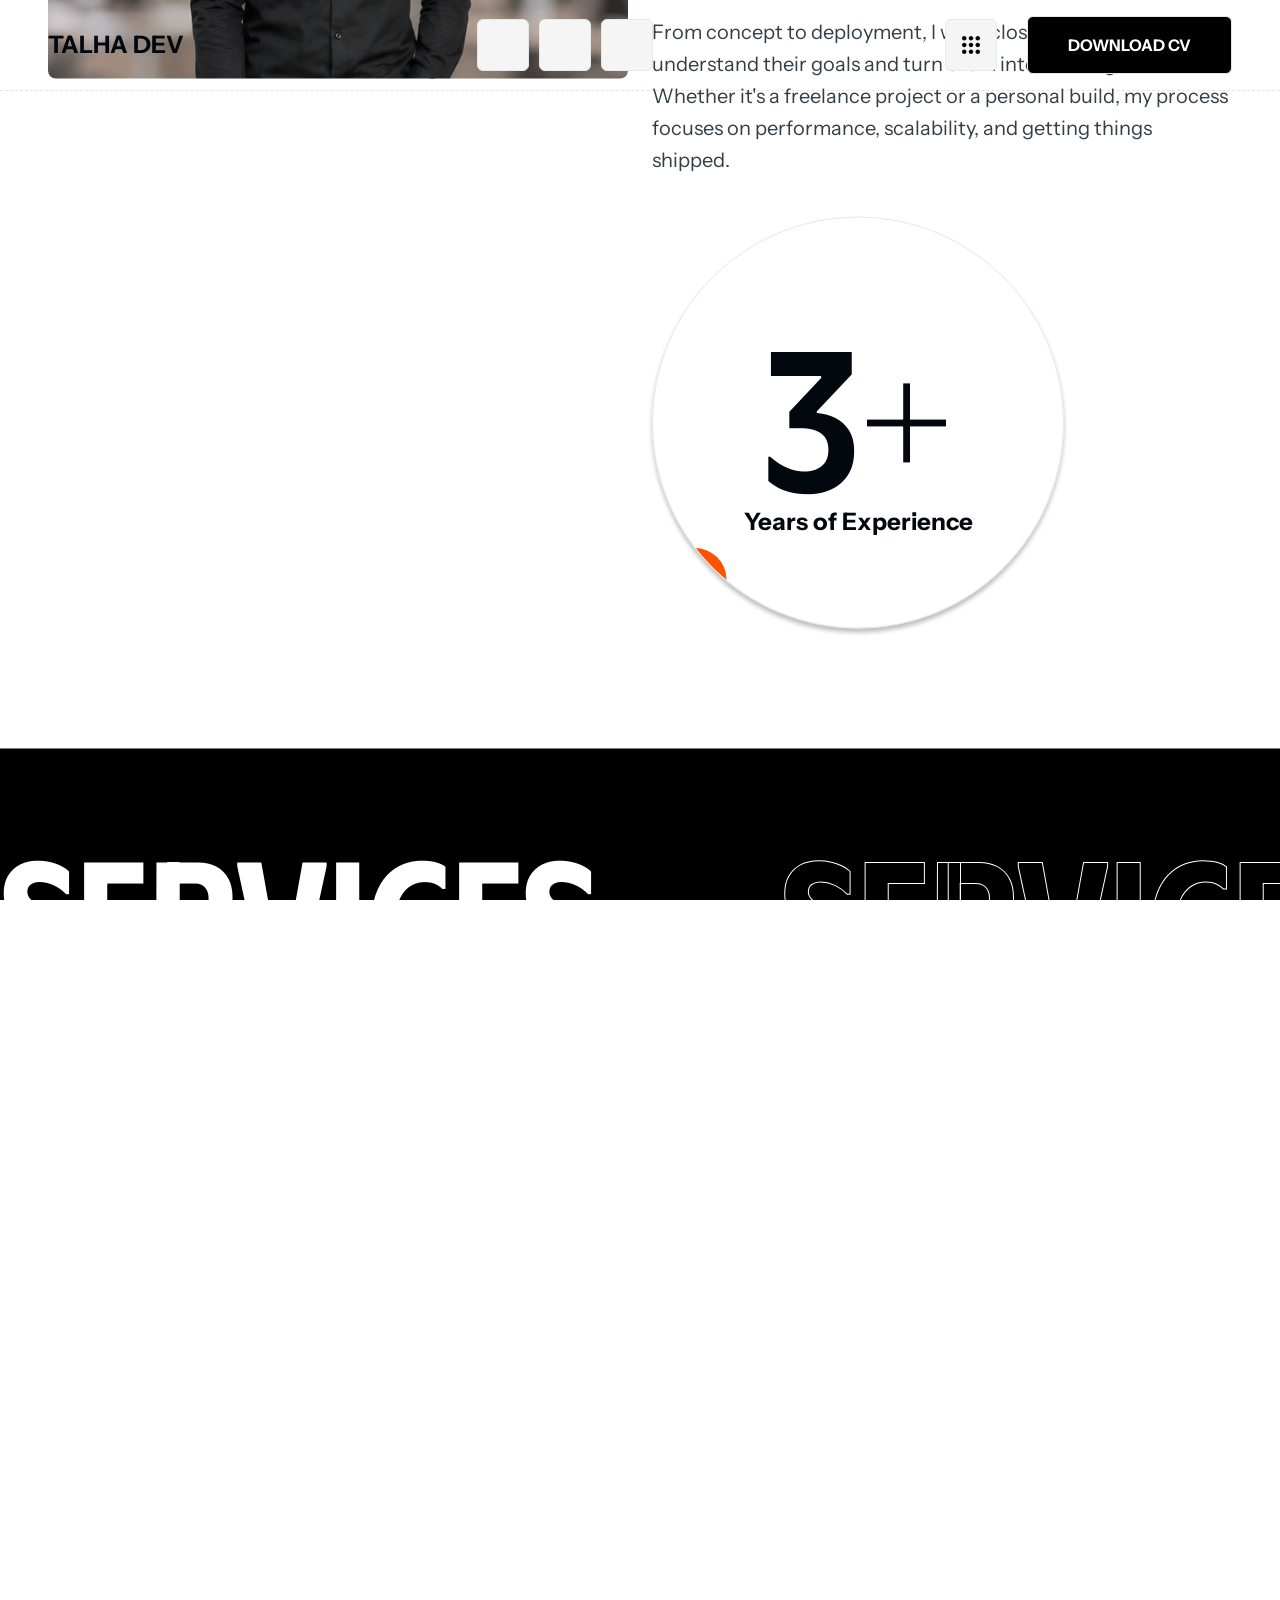
==== commit 7f8a4078: "feat: add assets and update project pages with new branding and styling" ====
--- a/index.html
+++ b/index.html
@@ -363,7 +363,7 @@
                 <div class="about-three-thumb w-100 tw-clip-anim tw-rounded-lg" data-aos="fade-up"
                   data-aos-duration="1000" data-aos-delay="200">
                   <img class="tw-anim-img w-100 tw-rounded-lg" data-animate="true"
-                    src="assets/images/thumbs/about-three-thumb.jpg" alt="thumb" />
+                    src="assets/images/thumbs/about-three-thumb.png" alt="thumb" />
                 </div>
               </div>
               <div class="col-xl-6">
@@ -897,74 +897,405 @@
           </div>
         </div>
       </section>
-      <section class="brand-three-area brand-two-area pt-4 pb-120">
+      <section class="brand-three-area py-120 position-relative z-1 bg-white">
         <div class="container tw-container-1800-px">
           <div class="row">
             <div class="col-xl-12">
-              <div class="text-center tw-mb-15">
-                <h2 class="brand-three-title tw-text-xl tw-char-animation">
-                  TECH STACK I WORK WITH
+              <div class="text-center tw-mb-16">
+                <span
+                  class="tw-text-xs text-uppercase fw-bold tracking-widest text-main-two-600 px-3 py-2 rounded-pill bg-main-two-600-10 d-inline-block mb-3">EXPERT
+                  STACK</span>
+                <h2 class="tw-text-4xl text-heading fw-bold text-uppercase mb-0">
+                  Tech Stack &amp; Infrastructure
                 </h2>
               </div>
             </div>
           </div>
-          <div class="row row-cols-2 row-cols-md-4 g-3">
-            <div class="col">
-              <div
-                class="brand-item brand-three-item position-relative z-1 d-flex align-items-center justify-content-center tw-py-6 tw-px-4 text-heading fw-bold tw-text-xl"
-                data-aos="fade-up" data-aos-duration="1000" data-aos-delay="200">
-                <span class="d-flex align-items-center tw-gap-2"><i class="ph-bold ph-caret-right"></i> Next.js</span>
-              </div>
-            </div>
-            <div class="col">
-              <div
-                class="brand-item brand-three-item position-relative z-1 d-flex align-items-center justify-content-center tw-py-6 tw-px-4 text-heading fw-bold tw-text-xl"
-                data-aos="fade-up" data-aos-duration="1000" data-aos-delay="250">
-                <span class="d-flex align-items-center tw-gap-2"><i class="ph-bold ph-code"></i> TypeScript</span>
-              </div>
-            </div>
-            <div class="col">
-              <div
-                class="brand-item brand-three-item position-relative z-1 d-flex align-items-center justify-content-center tw-py-6 tw-px-4 text-heading fw-bold tw-text-xl"
-                data-aos="fade-up" data-aos-duration="1000" data-aos-delay="300">
-                <span class="d-flex align-items-center tw-gap-2"><i class="ph-bold ph-paint-brush"></i> Tailwind
-                  CSS</span>
-              </div>
-            </div>
-            <div class="col">
-              <div
-                class="brand-item brand-three-item position-relative z-1 d-flex align-items-center justify-content-center tw-py-6 tw-px-4 text-heading fw-bold tw-text-xl"
-                data-aos="fade-up" data-aos-duration="1000" data-aos-delay="350">
-                <span class="d-flex align-items-center tw-gap-2"><i class="ph-bold ph-database"></i> PostgreSQL</span>
-              </div>
-            </div>
-            <div class="col">
-              <div
-                class="brand-item brand-three-item position-relative z-1 d-flex align-items-center justify-content-center tw-py-6 tw-px-4 text-heading fw-bold tw-text-xl"
-                data-aos="fade-up" data-aos-duration="1000" data-aos-delay="400">
-                <span class="d-flex align-items-center tw-gap-2"><i class="ph-bold ph-leaf"></i> MongoDB</span>
-              </div>
-            </div>
-            <div class="col">
-              <div
-                class="brand-item brand-three-item position-relative z-1 d-flex align-items-center justify-content-center tw-py-6 tw-px-4 text-heading fw-bold tw-text-xl"
-                data-aos="fade-up" data-aos-duration="1000" data-aos-delay="450">
-                <span class="d-flex align-items-center tw-gap-2"><i class="ph-bold ph-hard-drives"></i> Drizzle
-                  ORM</span>
-              </div>
-            </div>
-            <div class="col">
-              <div
-                class="brand-item brand-three-item position-relative z-1 d-flex align-items-center justify-content-center tw-py-6 tw-px-4 text-heading fw-bold tw-text-xl"
-                data-aos="fade-up" data-aos-duration="1000" data-aos-delay="500">
-                <span class="d-flex align-items-center tw-gap-2"><i class="ph-bold ph-cloud-arrow-up"></i> Vercel</span>
-              </div>
-            </div>
-            <div class="col">
-              <div
-                class="brand-item brand-three-item position-relative z-1 d-flex align-items-center justify-content-center tw-py-6 tw-px-4 text-heading fw-bold tw-text-xl"
-                data-aos="fade-up" data-aos-duration="1000" data-aos-delay="550">
-                <span class="d-flex align-items-center tw-gap-2"><i class="ph-bold ph-lock-key"></i> Better Auth</span>
+
+          <div class="row g-4 tech-grid-divider-row">
+            <!-- FRONTEND -->
+            <div class="col-lg-6 col-xl-3 tech-grid-col" data-aos="fade-up" data-aos-duration="1000"
+              data-aos-delay="100">
+              <div class="tech-column-wrap px-2 py-2">
+                <div class="tech-column-header mb-4 text-center">
+                  <h3 class="tw-text-xl fw-bold text-heading mb-0">Frontend</h3>
+                </div>
+                <div class="row g-3 row-cols-2 text-center">
+                  <div class="col">
+                    <div class="minimal-tech-item p-2">
+                      <img src="https://cdn.jsdelivr.net/gh/devicons/devicon/icons/react/react-original.svg" alt="React"
+                        class="minimal-tech-img mb-2" />
+                      <span class="d-block fw-semibold text-heading tw-text-sm">React</span>
+                    </div>
+                  </div>
+                  <div class="col">
+                    <div class="minimal-tech-item p-2">
+                      <img src="https://cdn.jsdelivr.net/gh/devicons/devicon/icons/nextjs/nextjs-original.svg"
+                        alt="Next.js" class="minimal-tech-img mb-2" />
+                      <span class="d-block fw-semibold text-heading tw-text-sm">Next.js</span>
+                    </div>
+                  </div>
+                  <div class="col">
+                    <div class="minimal-tech-item p-2">
+                      <img src="https://cdn.jsdelivr.net/gh/devicons/devicon/icons/typescript/typescript-original.svg"
+                        alt="TypeScript" class="minimal-tech-img mb-2" />
+                      <span class="d-block fw-semibold text-heading tw-text-sm">TypeScript</span>
+                    </div>
+                  </div>
+                  <div class="col">
+                    <div class="minimal-tech-item p-2">
+                      <img src="https://cdn.jsdelivr.net/gh/devicons/devicon/icons/javascript/javascript-original.svg"
+                        alt="JavaScript" class="minimal-tech-img mb-2" />
+                      <span class="d-block fw-semibold text-heading tw-text-sm">JavaScript</span>
+                    </div>
+                  </div>
+                  <div class="col">
+                    <div class="minimal-tech-item p-2">
+                      <img src="https://cdn.jsdelivr.net/gh/devicons/devicon/icons/redux/redux-original.svg" alt="Redux"
+                        class="minimal-tech-img mb-2" />
+                      <span class="d-block fw-semibold text-heading tw-text-sm">Redux</span>
+                    </div>
+                  </div>
+                  <div class="col">
+                    <div class="minimal-tech-item p-2">
+                      <img src="https://cdn.jsdelivr.net/gh/devicons/devicon/icons/tailwindcss/tailwindcss-original.svg"
+                        alt="Tailwind CSS" class="minimal-tech-img mb-2" />
+                      <span class="d-block fw-semibold text-heading tw-text-sm">Tailwind CSS</span>
+                    </div>
+                  </div>
+                  <div class="col">
+                    <div class="minimal-tech-item p-2">
+                      <img src="https://cdn.jsdelivr.net/gh/devicons/devicon/icons/sass/sass-original.svg" alt="Sass"
+                        class="minimal-tech-img mb-2" />
+                      <span class="d-block fw-semibold text-heading tw-text-sm">Sass</span>
+                    </div>
+                  </div>
+                  <div class="col">
+                    <div class="minimal-tech-item p-2">
+                      <img src="https://cdn.jsdelivr.net/gh/devicons/devicon/icons/bootstrap/bootstrap-original.svg"
+                        alt="Bootstrap" class="minimal-tech-img mb-2" />
+                      <span class="d-block fw-semibold text-heading tw-text-sm">Bootstrap</span>
+                    </div>
+                  </div>
+                  <div class="col">
+                    <div class="minimal-tech-item p-2">
+                      <img src="https://cdn.jsdelivr.net/gh/devicons/devicon/icons/html5/html5-original.svg" alt="HTML5"
+                        class="minimal-tech-img mb-2" />
+                      <span class="d-block fw-semibold text-heading tw-text-sm">HTML5</span>
+                    </div>
+                  </div>
+                  <div class="col">
+                    <div class="minimal-tech-item p-2">
+                      <img src="https://cdn.jsdelivr.net/gh/devicons/devicon/icons/css3/css3-original.svg" alt="CSS3"
+                        class="minimal-tech-img mb-2" />
+                      <span class="d-block fw-semibold text-heading tw-text-sm">CSS3</span>
+                    </div>
+                  </div>
+                </div>
+              </div>
+            </div>
+
+            <!-- BACKEND & LANGUAGES -->
+            <div class="col-lg-6 col-xl-3 tech-grid-col" data-aos="fade-up" data-aos-duration="1000"
+              data-aos-delay="200">
+              <div class="tech-column-wrap px-2 py-2">
+                <div class="tech-column-header mb-4 text-center">
+                  <h3 class="tw-text-xl fw-bold text-heading mb-0">Backend &amp; Core</h3>
+                </div>
+                <div class="row g-3 row-cols-2 text-center">
+                  <div class="col">
+                    <div class="minimal-tech-item p-2">
+                      <img src="https://cdn.jsdelivr.net/gh/devicons/devicon/icons/nodejs/nodejs-original.svg"
+                        alt="Node.js" class="minimal-tech-img mb-2" />
+                      <span class="d-block fw-semibold text-heading tw-text-sm">Node.js</span>
+                    </div>
+                  </div>
+                  <div class="col">
+                    <div class="minimal-tech-item p-2">
+                      <img src="https://cdn.jsdelivr.net/gh/devicons/devicon/icons/express/express-original.svg"
+                        alt="Express.js" class="minimal-tech-img mb-2" />
+                      <span class="d-block fw-semibold text-heading tw-text-sm">Express.js</span>
+                    </div>
+                  </div>
+                  <div class="col">
+                    <div class="minimal-tech-item p-2">
+                      <svg xmlns="http://www.w3.org/2000/svg" fill="none" viewBox="0 0 96 96"
+                        class="minimal-tech-img mb-2">
+                        <g clip-path="url(#zod_clip)">
+                          <path fill="#18253f"
+                            d="M22.9392 15.373h50.8337l14.8959 15.5514L46.522 78.1307 7.3252 30.9244l15.614-15.5514Z">
+                          </path>
+                          <path fill="#274d82"
+                            d="M56.7388 66.9804H36.8147L27.8159 55.964l25.5007-.0009.0009-1.5627h14.5766l-11.1553 12.58Z">
+                          </path>
+                          <path fill="#274d82"
+                            d="M84.3915 26.4902 29.4157 58.2305l-7.1716-8.9717 42.5607-24.5732-.7817-1.3545 11.3362-6.545 9.0322 9.7041Z">
+                          </path>
+                          <path fill="#274d82"
+                            d="m54.9364 15.3885-41.2801 23.833-6.41997-8.0144L34.8748 15.25l20.0616.1385Z"></path>
+                          <path fill="#3068b7"
+                            d="M75.7601 10.7021H21.0052L1 30.6044l45.4185 54.693 3.6233-4.0655L95 30.7912 75.7601 10.7021Zm-2.0003 4.6859 14.8609 15.5175-42.0764 47.2082L7.34119 30.9055 22.9388 15.388h50.821Z">
+                          </path>
+                        </g>
+                        <defs>
+                          <clipPath id="zod_clip">
+                            <path fill="#ffffff" d="M0 0h96v96H0z"></path>
+                          </clipPath>
+                        </defs>
+                      </svg>
+                      <span class="d-block fw-semibold text-heading tw-text-sm">Zod</span>
+                    </div>
+                  </div>
+                </div>
+
+                <!-- BASIC LANGUAGES TOGGLE -->
+                <div class="text-center mt-3">
+                  <button class="btn toggle-basic-stack-btn rounded-pill px-3 py-1 text-heading tw-text-xs fw-semibold" type="button" data-bs-toggle="collapse" data-bs-target="#basicLanguagesCollapse" aria-expanded="false" aria-controls="basicLanguagesCollapse">
+                    <i class="ph ph-code me-1"></i> Basic Stack (+4)
+                  </button>
+                </div>
+
+                <div class="collapse mt-3" id="basicLanguagesCollapse">
+                  <div class="p-2 border rounded-3 bg-light text-center">
+                    <span class="d-block text-muted tw-text-xs fw-bold mb-2 text-uppercase tracking-wider">Basic Knowledge</span>
+                    <div class="row g-2 row-cols-2">
+                      <div class="col">
+                        <div class="minimal-tech-item p-2">
+                          <img src="https://cdn.jsdelivr.net/gh/devicons/devicon/icons/python/python-original.svg"
+                            alt="Python" class="minimal-tech-img mb-1" style="width: 32px; height: 32px;" />
+                          <span class="d-block fw-semibold text-heading tw-text-xs">Python</span>
+                          <span class="basic-tech-badge mt-1 d-inline-block">Basic</span>
+                        </div>
+                      </div>
+                      <div class="col">
+                        <div class="minimal-tech-item p-2">
+                          <img src="https://cdn.jsdelivr.net/gh/devicons/devicon/icons/c/c-original.svg" alt="C"
+                            class="minimal-tech-img mb-1" style="width: 32px; height: 32px;" />
+                          <span class="d-block fw-semibold text-heading tw-text-xs">C Language</span>
+                          <span class="basic-tech-badge mt-1 d-inline-block">Basic</span>
+                        </div>
+                      </div>
+                      <div class="col">
+                        <div class="minimal-tech-item p-2">
+                          <img src="https://cdn.jsdelivr.net/gh/devicons/devicon/icons/cplusplus/cplusplus-original.svg"
+                            alt="C++" class="minimal-tech-img mb-1" style="width: 32px; height: 32px;" />
+                          <span class="d-block fw-semibold text-heading tw-text-xs">C++</span>
+                          <span class="basic-tech-badge mt-1 d-inline-block">Basic</span>
+                        </div>
+                      </div>
+                      <div class="col">
+                        <div class="minimal-tech-item p-2">
+                          <img src="https://cdn.jsdelivr.net/gh/devicons/devicon/icons/java/java-original.svg" alt="Java"
+                            class="minimal-tech-img mb-1" style="width: 32px; height: 32px;" />
+                          <span class="d-block fw-semibold text-heading tw-text-xs">Java</span>
+                          <span class="basic-tech-badge mt-1 d-inline-block">Basic</span>
+                        </div>
+                      </div>
+                    </div>
+                  </div>
+                </div>
+              </div>
+            </div>
+
+            <!-- DATABASE & AUTH -->
+            <div class="col-lg-6 col-xl-3 tech-grid-col" data-aos="fade-up" data-aos-duration="1000"
+              data-aos-delay="300">
+              <div class="tech-column-wrap px-2 py-2">
+                <div class="tech-column-header mb-4 text-center">
+                  <h3 class="tw-text-xl fw-bold text-heading mb-0">Database &amp; Auth</h3>
+                </div>
+                <div class="row g-3 row-cols-2 text-center">
+                  <div class="col">
+                    <div class="minimal-tech-item p-2">
+                      <img src="https://cdn.jsdelivr.net/gh/devicons/devicon/icons/postgresql/postgresql-original.svg"
+                        alt="PostgreSQL" class="minimal-tech-img mb-2" />
+                      <span class="d-block fw-semibold text-heading tw-text-sm">PostgreSQL</span>
+                    </div>
+                  </div>
+                  <div class="col">
+                    <div class="minimal-tech-item p-2">
+                      <img src="https://cdn.jsdelivr.net/gh/devicons/devicon/icons/mongodb/mongodb-original.svg"
+                        alt="MongoDB" class="minimal-tech-img mb-2" />
+                      <span class="d-block fw-semibold text-heading tw-text-sm">MongoDB</span>
+                    </div>
+                  </div>
+                  <div class="col">
+                    <div class="minimal-tech-item p-2">
+                      <svg xmlns="http://www.w3.org/2000/svg" version="1.2" viewBox="0 0 57.5 57"
+                        class="minimal-tech-img mb-2">
+                        <defs>
+                          <linearGradient id="g1" x2="1" gradientUnits="userSpaceOnUse"
+                            gradientTransform="matrix(-50.032,-57.652,62.466,-54.21,57.588,57)">
+                            <stop offset="0" stop-color="#2ef51c" stop-opacity="1" />
+                            <stop offset="1" stop-color="#2ef51c" stop-opacity="0" />
+                          </linearGradient>
+                          <linearGradient id="g2" x2="1" gradientUnits="userSpaceOnUse"
+                            gradientTransform="matrix(-34.011,-13.404,13.812,-35.046,57.461,56.966)">
+                            <stop offset="0" stop-color="#000000" stop-opacity=".9" />
+                            <stop offset="1" stop-color="#1a1a1a" stop-opacity="0" />
+                          </linearGradient>
+                        </defs>
+                        <style>
+                          .s0 {
+                            fill: #32c0ed
+                          }
+
+                          .s1 {
+                            fill: url(#g1)
+                          }
+
+                          .s2 {
+                            opacity: .3;
+                            fill: url(#g2)
+                          }
+
+                          .s3 {
+                            fill: #63f655
+                          }
+                        </style>
+                        <path fill-rule="evenodd" class="s0"
+                          d="m0 9.8c0-5.4 4.4-9.8 9.9-9.8h37.7c5.4 0 9.9 4.4 9.9 9.8v31.8c0 5.6-7.2 8-10.7 3.6l-10.8-13.9v16.9c0 4.8-4 8.8-9 8.8h-17.1c-5.5 0-9.9-4.4-9.9-9.8zm9.9-2c-1.1 0-2 0.9-2 2v37.3c0 1.1 0.9 2 2 2h17.4c0.6 0 0.7-0.5 0.7-1v-22.5c0-5.7 7.2-8.1 10.7-3.7l10.8 13.9v-26c0-1.1 0.1-2-1-2z" />
+                        <path fill-rule="evenodd" class="s1"
+                          d="m0 9.8c0-5.4 4.4-9.8 9.9-9.8h37.7c5.4 0 9.9 4.4 9.9 9.8v31.8c0 5.6-7.2 8-10.7 3.6l-10.8-13.9v16.9c0 4.8-4 8.8-9 8.8h-17.1c-5.5 0-9.9-4.4-9.9-9.8zm9.9-2c-1.1 0-2 0.9-2 2v37.3c0 1.1 0.9 2 2 2h17.4c0.6 0 0.7-0.5 0.7-1v-22.5c0-5.7 7.2-8.1 10.7-3.7l10.8 13.9v-26c0-1.1 0.1-2-1-2z" />
+                        <path fill-rule="evenodd" class="s2"
+                          d="m0 9.8c0-5.4 4.4-9.8 9.9-9.8h37.7c5.4 0 9.9 4.4 9.9 9.8v31.8c0 5.6-7.2 8-10.7 3.6l-10.8-13.9v16.9c0 4.8-4 8.8-9 8.8h-17.1c-5.5 0-9.9-4.4-9.9-9.8zm9.9-2c-1.1 0-2 0.9-2 2v37.3c0 1.1 0.9 2 2 2h17.4c0.6 0 0.7-0.5 0.7-1v-22.5c0-5.7 7.2-8.1 10.7-3.7l10.8 13.9v-26c0-1.1 0.1-2-1-2z" />
+                        <path class="s3"
+                          d="m47.6 0c5.4 0 9.9 4.4 9.9 9.8v31.8c0 5.6-7.2 8-10.7 3.6l-10.8-13.9v16.9c0 4.8-4 8.8-9 8.8 0.6 0 1-0.4 1-1v-30.4c0-5.6 7.2-8 10.7-3.6l10.8 13.9v-33.9c0-1.1-0.9-2-1.9-2z" />
+                      </svg>
+                      <span class="d-block fw-semibold text-heading tw-text-sm">Neon DB</span>
+                    </div>
+                  </div>
+                  <div class="col">
+                    <div class="minimal-tech-item p-2">
+                      <svg role="img" viewBox="0 0 24 24" xmlns="http://www.w3.org/2000/svg"
+                        class="minimal-tech-img mb-2">
+                        <title>Drizzle</title>
+                        <path
+                          d="M5.353 11.823a1.036 1.036 0 0 0 -0.395 -1.422 1.063 1.063 0 0 0 -1.437 0.399L0.138 16.702a1.035 1.035 0 0 0 0.395 1.422 1.063 1.063 0 0 0 1.437 -0.398l3.383 -5.903Zm11.216 0a1.036 1.036 0 0 0 -0.394 -1.422 1.064 1.064 0 0 0 -1.438 0.399l-3.382 5.902a1.036 1.036 0 0 0 0.394 1.422c0.506 0.283 1.15 0.104 1.438 -0.398l3.382 -5.903Zm7.293 -4.525a1.036 1.036 0 0 0 -0.395 -1.422 1.062 1.062 0 0 0 -1.437 0.399l-3.383 5.902a1.036 1.036 0 0 0 0.395 1.422 1.063 1.063 0 0 0 1.437 -0.399l3.383 -5.902Zm-11.219 0a1.035 1.035 0 0 0 -0.394 -1.422 1.064 1.064 0 0 0 -1.438 0.398l-3.382 5.903a1.036 1.036 0 0 0 0.394 1.422c0.506 0.282 1.15 0.104 1.438 -0.399l3.382 -5.902Z"
+                          fill="#000000" stroke-width="1"></path>
+                      </svg>
+                      <span class="d-block fw-semibold text-heading tw-text-sm">Drizzle ORM</span>
+                    </div>
+                  </div>
+                  <div class="col">
+                    <div class="minimal-tech-item p-2">
+                      <svg xmlns="http://www.w3.org/2000/svg" fill="currentColor" viewBox="0 0 24 24"
+                        class="minimal-tech-img mb-2">
+                        <path d="M12.1 10.36H15.149999999999999V13.68H12.1z" />
+                        <path d="m3,3v18h18V3H3Zm15.48,10.68v3h-6.38v-3h-3.48v3h-3.13V7.36h3.13v3h3.48v-3h6.38v6.32Z" />
+                      </svg>
+                      <span class="d-block fw-semibold text-heading tw-text-sm">Better Auth</span>
+                    </div>
+                  </div>
+                  <div class="col">
+                    <div class="minimal-tech-item p-2">
+                      <img src="assets/images/icons/clerk.svg" alt="Clerk" class="minimal-tech-img mb-2" />
+                      <span class="d-block fw-semibold text-heading tw-text-sm">Clerk</span>
+                    </div>
+                  </div>
+                  <div class="col">
+                    <div class="minimal-tech-item p-2">
+                      <img src="https://cdn.jsdelivr.net/gh/devicons/devicon/icons/firebase/firebase-plain.svg"
+                        alt="Firebase" class="minimal-tech-img mb-2" />
+                      <span class="d-block fw-semibold text-heading tw-text-sm">Firebase</span>
+                    </div>
+                  </div>
+                </div>
+              </div>
+            </div>
+
+            <!-- DEPLOYMENT & CLOUD -->
+            <div class="col-lg-6 col-xl-3 tech-grid-col" data-aos="fade-up" data-aos-duration="1000"
+              data-aos-delay="400">
+              <div class="tech-column-wrap px-2 py-2">
+                <div class="tech-column-header mb-4 text-center">
+                  <h3 class="tw-text-xl fw-bold text-heading mb-0">Deployment &amp; Cloud</h3>
+                </div>
+                <div class="row g-3 row-cols-2 text-center">
+                  <div class="col">
+                    <div class="minimal-tech-item p-2">
+                      <img src="https://cdn.jsdelivr.net/gh/devicons/devicon/icons/vercel/vercel-original.svg"
+                        alt="Vercel" class="minimal-tech-img mb-2" />
+                      <span class="d-block fw-semibold text-heading tw-text-sm">Vercel</span>
+                    </div>
+                  </div>
+                  <div class="col">
+                    <div class="minimal-tech-item p-2">
+                      <img src="https://cdn.jsdelivr.net/gh/devicons/devicon/icons/nginx/nginx-original.svg" alt="Nginx"
+                        class="minimal-tech-img mb-2" />
+                      <span class="d-block fw-semibold text-heading tw-text-sm">Nginx</span>
+                    </div>
+                  </div>
+                  <div class="col">
+                    <div class="minimal-tech-item p-2">
+                      <img src="https://cdn.jsdelivr.net/gh/devicons/devicon/icons/docker/docker-original.svg"
+                        alt="Docker" class="minimal-tech-img mb-2" />
+                      <span class="d-block fw-semibold text-heading tw-text-sm">Docker</span>
+                    </div>
+                  </div>
+                  <div class="col">
+                    <div class="minimal-tech-item p-2">
+                      <img
+                        src="https://cdn.jsdelivr.net/gh/devicons/devicon/icons/amazonwebservices/amazonwebservices-original-wordmark.svg"
+                        alt="AWS" class="minimal-tech-img mb-2" />
+                      <span class="d-block fw-semibold text-heading tw-text-sm">AWS</span>
+                    </div>
+                  </div>
+                  <div class="col">
+                    <div class="minimal-tech-item p-2">
+                      <img src="https://cdn.jsdelivr.net/gh/devicons/devicon/icons/git/git-original.svg" alt="Git"
+                        class="minimal-tech-img mb-2" />
+                      <span class="d-block fw-semibold text-heading tw-text-sm">Git</span>
+                    </div>
+                  </div>
+                  <div class="col">
+                    <div class="minimal-tech-item p-2">
+                      <img src="https://cdn.jsdelivr.net/gh/devicons/devicon/icons/github/github-original.svg"
+                        alt="GitHub" class="minimal-tech-img mb-2" />
+                      <span class="d-block fw-semibold text-heading tw-text-sm">GitHub</span>
+                    </div>
+                  </div>
+                  <div class="col">
+                    <div class="minimal-tech-item p-2">
+                      <img src="assets/images/icons/cloudinary.svg" alt="Cloudinary" class="minimal-tech-img mb-2" />
+                      <span class="d-block fw-semibold text-heading tw-text-sm">Cloudinary</span>
+                    </div>
+                  </div>
+                  <div class="col">
+                    <div class="minimal-tech-item p-2">
+                      <svg viewBox="0 0 508 508" xmlns="http://www.w3.org/2000/svg" fill-rule="evenodd" clip-rule="evenodd" stroke-linejoin="round" stroke-miterlimit="2" class="minimal-tech-img mb-2">
+                        <g transform="matrix(.26718 0 0 .26718 0 0)">
+                          <circle cx="950" cy="950" r="950" fill="#7d2ae7"/>
+                          <circle cx="950" cy="950" r="950" fill="url(#canva_Radial1)"/>
+                          <circle cx="950" cy="950" r="950" fill="url(#canva_Radial2)"/>
+                          <circle cx="950" cy="950" r="950" fill="url(#canva_Radial3)"/>
+                          <circle cx="950" cy="950" r="950" fill="url(#canva_Radial4)"/>
+                        </g>
+                        <path d="M446.744 276.845c-.665 0-1.271.43-1.584 1.33-4.011 11.446-9.43 18.254-13.891 18.254-2.563 0-3.6-2.856-3.6-7.336 0-11.21 6.71-34.982 10.095-45.82.392-1.312.646-2.485.646-3.483 0-3.15-1.722-4.696-5.987-4.696-4.598 0-9.547 1.8-14.36 10.233-1.663-7.435-6.691-10.683-13.715-10.683-8.12 0-15.965 5.224-22.421 13.696-6.456 8.471-14.048 11.25-19.76 9.88 4.108-10.057 5.634-17.57 5.634-23.145 0-8.746-4.324-14.028-11.308-14.028-10.624 0-16.747 10.134-16.747 20.797 0 8.237 3.736 16.708 11.954 20.817-6.887 15.573-16.943 29.66-20.758 29.66-4.93 0-6.379-24.123-6.105-41.38.176-9.9.998-10.408.998-13.401 0-1.722-1.115-2.896-5.595-2.896-10.448 0-13.676 8.844-14.165 18.998a50.052 50.052 0 01-1.8 11.406c-4.363 15.573-13.363 27.39-19.232 27.39-2.72 0-3.463-2.72-3.463-6.28 0-11.21 6.28-25.219 6.28-37.173 0-8.784-3.854-14.34-11.112-14.34-8.55 0-19.858 10.173-30.56 29.229 3.521-14.595 4.97-28.721-5.459-28.721a14.115 14.115 0 00-6.476 1.683 3.689 3.689 0 00-2.113 3.56c.998 15.535-12.521 55.329-25.336 55.329-2.328 0-3.463-2.524-3.463-6.593 0-11.23 6.691-34.943 10.056-45.801.43-1.409.666-2.622.666-3.678 0-2.974-1.84-4.5-6.007-4.5-4.578 0-9.547 1.741-14.34 10.174-1.683-7.435-6.711-10.683-13.735-10.683-11.523 0-24.397 12.19-30.051 28.076-7.572 21.208-22.832 41.692-43.375 41.692-18.645 0-28.486-15.515-28.486-40.03 0-35.392 25.982-64.308 45.253-64.308 9.215 0 13.617 5.869 13.617 14.869 0 10.897-6.085 15.964-6.085 20.112 0 1.272 1.057 2.524 3.15 2.524 8.374 0 18.234-9.841 18.234-23.262 0-13.422-10.897-23.243-30.168-23.243-31.851 0-63.898 32.047-63.898 73.113 0 32.673 16.121 52.374 44 52.374 19.017 0 35.628-14.79 44.588-32.047 1.018 14.302 7.513 21.776 17.413 21.776 8.804 0 15.925-5.243 21.364-14.458 2.094 9.645 7.65 14.36 14.87 14.36 8.275 0 15.201-5.243 21.794-14.986-.097 7.65 1.644 14.85 8.276 14.85 3.13 0 6.867-.725 7.533-3.464 6.984-28.877 24.24-52.453 29.523-52.453 1.565 0 1.995 1.507 1.995 3.287 0 7.846-5.537 23.928-5.537 34.2 0 11.092 4.716 18.43 14.459 18.43 10.8 0 21.775-13.227 29.092-32.556 2.29 18.058 7.24 32.633 14.987 32.633 9.508 0 26.392-20.014 36.625-41.203 4.01.509 10.036.372 15.827-3.717-2.465 6.241-3.912 13.07-3.912 19.897 0 19.663 9.39 25.18 17.47 25.18 8.785 0 15.907-5.243 21.365-14.458 1.8 8.315 6.398 14.34 14.85 14.34 13.225 0 24.71-13.519 24.71-24.612 0-2.934-1.252-4.715-2.72-4.715zm-274.51 18.547c-5.342 0-7.435-5.38-7.435-13.401 0-13.93 9.528-37.193 19.604-37.193 4.402 0 6.065 5.185 6.065 11.524 0 14.145-9.059 39.07-18.235 39.07zm182.948-41.574c-3.189-3.796-4.343-8.961-4.343-13.559 0-5.673 2.074-10.467 4.558-10.467 2.485 0 3.248 2.446 3.248 5.85 0 5.693-2.035 14.008-3.463 18.176zm41.418 41.574c-5.34 0-7.434-6.182-7.434-13.401 0-13.441 9.528-37.193 19.682-37.193 4.402 0 5.967 5.146 5.967 11.524 0 14.145-8.902 39.07-18.215 39.07z" fill="#fff" fill-rule="nonzero"/>
+                        <defs>
+                          <radialGradient id="canva_Radial1" cx="0" cy="0" r="1" gradientUnits="userSpaceOnUse" gradientTransform="scale(1469.491) rotate(-49.416 1.37 .302)">
+                            <stop offset="0" stop-color="#6420ff"/>
+                            <stop offset="1" stop-color="#6420ff" stop-opacity="0"/>
+                          </radialGradient>
+                          <radialGradient id="canva_Radial2" cx="0" cy="0" r="1" gradientUnits="userSpaceOnUse" gradientTransform="rotate(54.703 42.717 594.194) scale(1657.122)">
+                            <stop offset="0" stop-color="#00c4cc"/>
+                            <stop offset="1" stop-color="#00c4cc" stop-opacity="0"/>
+                          </radialGradient>
+                          <radialGradient id="canva_Radial3" cx="0" cy="0" r="1" gradientUnits="userSpaceOnUse" gradientTransform="matrix(1023 -1030 473.711 470.491 367 1684)">
+                            <stop offset="0" stop-color="#6420ff"/>
+                            <stop offset="1" stop-color="#6420ff" stop-opacity="0"/>
+                          </radialGradient>
+                          <radialGradient id="canva_Radial4" cx="0" cy="0" r="1" gradientUnits="userSpaceOnUse" gradientTransform="matrix(595.999 1372 -2298.41 998.431 777 256)">
+                            <stop offset="0" stop-color="#00c4cc" stop-opacity=".73"/>
+                            <stop offset="0" stop-color="#00c4cc"/>
+                            <stop offset="1" stop-color="#00c4cc" stop-opacity="0"/>
+                          </radialGradient>
+                        </defs>
+                      </svg>
+                      <span class="d-block fw-semibold text-heading tw-text-sm">Canva</span>
+                    </div>
+                  </div>
+                </div>
               </div>
             </div>
           </div>
@@ -994,7 +1325,7 @@
                 </div>
                 <div class="footer-three-top-info tw-p-705 tw-rounded-lg d-flex tw-gap-6">
                   <div class="footer-three-top-thumb tw-w-160-px">
-                    <img class="tw-rounded-lg w-100" src="assets/images/thumbs/footer-three-thumb.jpg" alt="thumb" />
+                    <img class="tw-rounded-lg w-100" src="assets/images/thumbs/footer-three-thumb.png" alt="thumb" />
                   </div>
                   <div class="footer-three-top-content d-flex justify-content-between flex-column">
                     <div>
--- a/assets/css/main.css
+++ b/assets/css/main.css
@@ -9011,13 +9011,13 @@
 
 .banner-three-man {
   inset-block-end: 20%;
-  max-width: 650px;
+  max-width: 800px;
   width: 100%;
 }
 
 .banner-three-man img {
   width: 100%;
-  max-width: 650px;
+  max-width: 800px;
   height: auto;
 }
 
@@ -9986,6 +9986,55 @@
 
 .service-three-number img {
   filter: brightness(0) invert(1);
+}
+
+.service-three-thumb {
+  max-width: 420px;
+  width: 100%;
+  height: 200px;
+  display: flex;
+  align-items: center;
+  justify-content: center;
+  overflow: hidden;
+  border-radius: 100px;
+  flex-shrink: 0;
+}
+
+.service-three-thumb a {
+  display: flex;
+  align-items: center;
+  justify-content: center;
+  width: 100%;
+  height: 100%;
+}
+
+.service-three-thumb img {
+  max-width: 100%;
+  max-height: 100%;
+  width: auto;
+  height: auto;
+  object-fit: contain;
+  border-radius: 100px;
+}
+
+@media screen and (max-width: 991px) {
+  .service-three-thumb {
+    max-width: 360px;
+    height: 170px;
+  }
+}
+
+@media screen and (max-width: 767px) {
+  .service-three-thumb {
+    max-width: 100%;
+    height: 150px;
+    border-radius: 40px;
+  }
+
+  .service-three-single {
+    padding: 24px 24px 24px 32px;
+    border-radius: 40px;
+  }
 }
 
 @media screen and (max-width: 1199px) {
@@ -10962,4 +11011,80 @@
   }
 }
 
+/* Minimalist Dotted Grid Tech Stack Styling */
+.tech-grid-col {
+  position: relative;
+}
+
+@media (min-width: 1200px) {
+  .tech-grid-col:not(:last-child)::after {
+    content: '';
+    position: absolute;
+    top: 10px;
+    bottom: 10px;
+    right: 0;
+    width: 1px;
+    border-right: 2px dotted rgba(0, 0, 0, 0.15);
+  }
+}
+
+@media (min-width: 992px) and (max-width: 1199px) {
+  .tech-grid-col:nth-child(odd)::after {
+    content: '';
+    position: absolute;
+    top: 10px;
+    bottom: 10px;
+    right: 0;
+    width: 1px;
+    border-right: 2px dotted rgba(0, 0, 0, 0.15);
+  }
+}
+
+.minimal-tech-item {
+  transition: transform 0.25s ease;
+  border-radius: 12px;
+}
+
+.minimal-tech-item:hover {
+  transform: translateY(-4px);
+}
+
+.minimal-tech-img {
+  width: 44px;
+  height: 44px;
+  object-fit: contain;
+  filter: drop-shadow(0 2px 5px rgba(0, 0, 0, 0.06));
+  transition: transform 0.25s ease;
+}
+
+.minimal-tech-item:hover .minimal-tech-img {
+  transform: scale(1.15);
+}
+
+.toggle-basic-stack-btn {
+  border: 1px dashed rgba(0, 0, 0, 0.25);
+  background: transparent;
+  color: #555;
+  transition: all 0.25s ease;
+}
+
+.toggle-basic-stack-btn:hover,
+.toggle-basic-stack-btn[aria-expanded="true"] {
+  background: #f1f5f9;
+  border-color: #000;
+  color: #000;
+}
+
+.basic-tech-badge {
+  font-size: 10px;
+  background: rgba(0, 0, 0, 0.06);
+  color: #555;
+  padding: 2px 6px;
+  border-radius: 4px;
+}
+
+.bg-main-two-600-10 {
+  background-color: rgba(237, 90, 47, 0.1);
+}
+
 /*# sourceMappingURL=main.css.map */
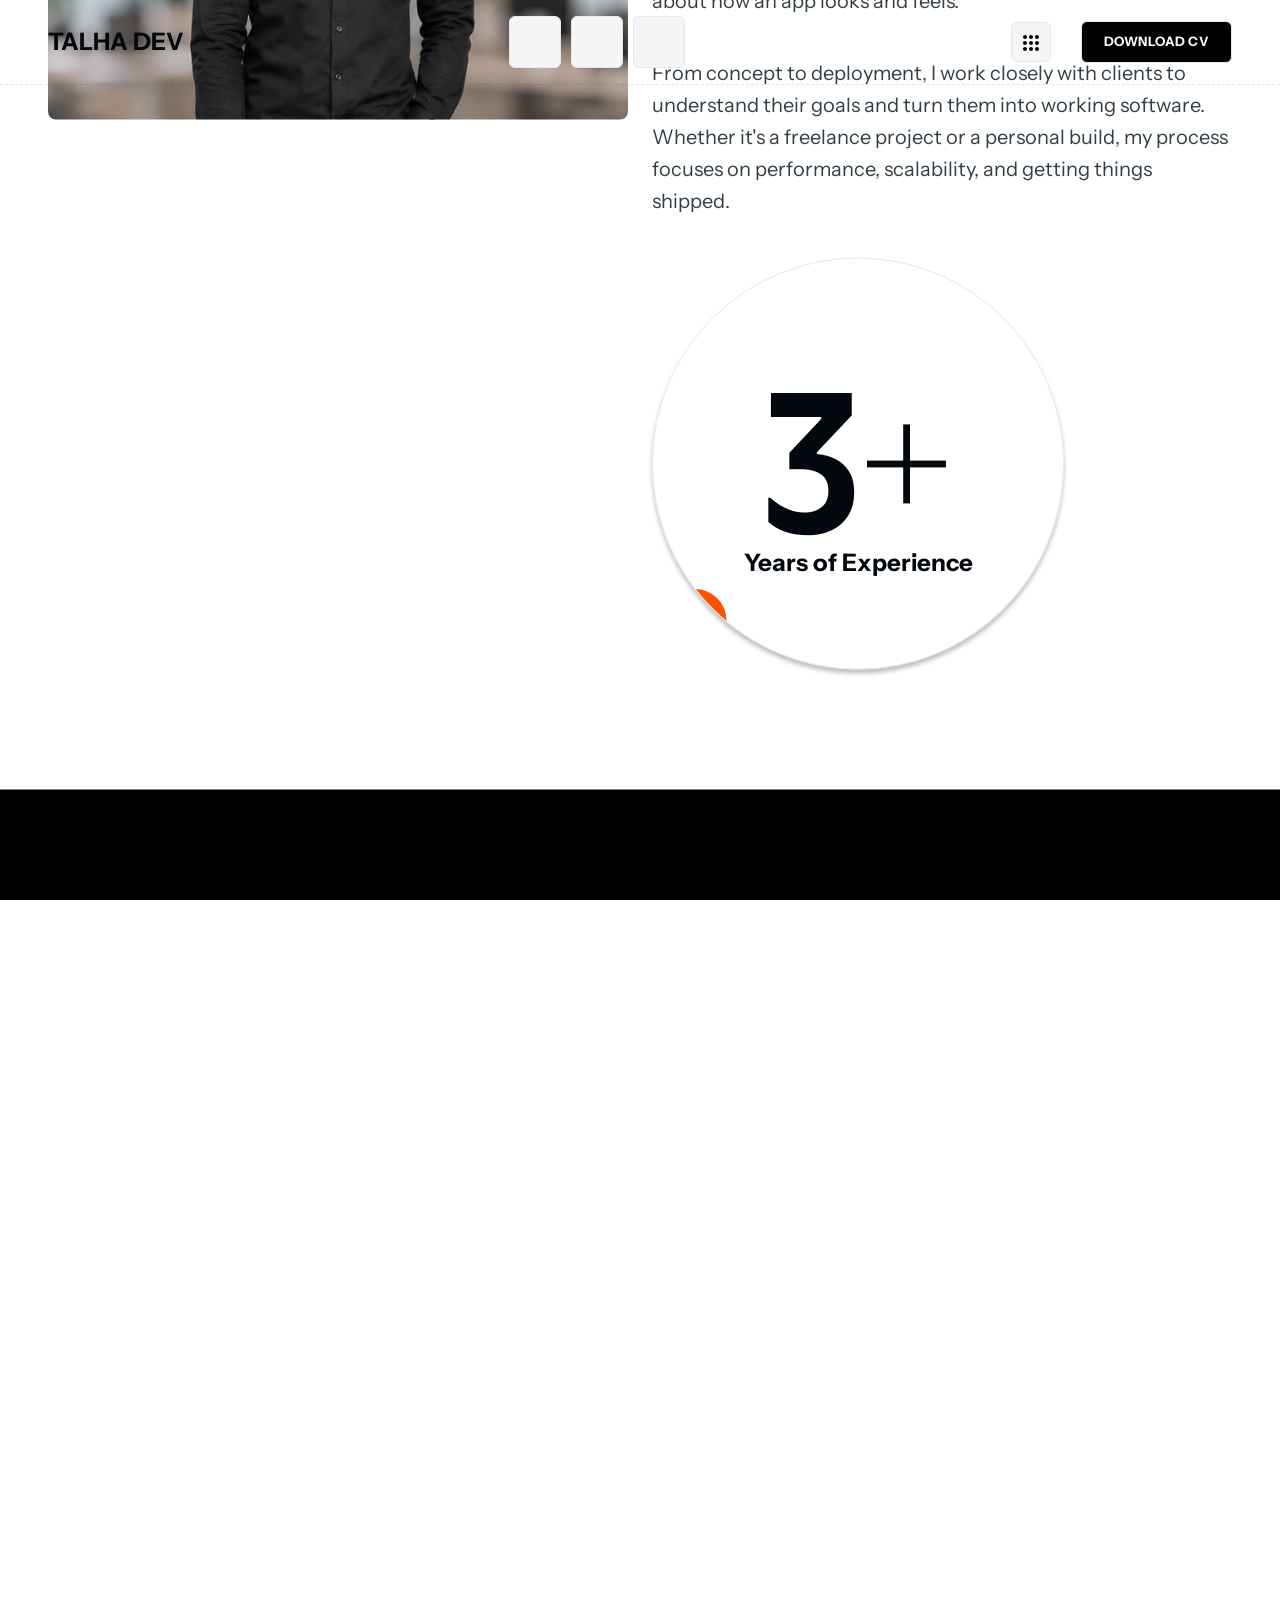
==== commit c568b0d8: "feat: add cortexAI project details page and integrate into portfolio navigation" ====
--- a/index.html
+++ b/index.html
@@ -650,7 +650,8 @@
                     <div class="tw-mb-6">
                       <div>
                         <h2 class="tw-text-605 fw-medium tw-mb-4">
-                          <a class="hover-text-main-two-600" href="portfolio-details.html">CortexAI</a>
+                          <a class="hover-text-main-two-600" href="portfolio/cortex-ai.html"
+                            target="_blank">CortexAI</a>
                         </h2>
                       </div>
                       <div class="portfolio-three-list portfolio-list">
@@ -658,7 +659,7 @@
                           <li>
                             <a class="text-uppercase text-heading fw-medium position-relative z-1 hover-bg-main-two-600 hover-border-main-two-600 hover-text-white tw-transition-3"
                               href="#">AI PLATFORM</a>
-                          </li>
+                          </li>x
                           <li>
                             <a class="text-uppercase text-heading fw-medium position-relative z-1 hover-bg-main-two-600 hover-border-main-two-600 hover-text-white tw-transition-3"
                               href="#">MICROSERVICES</a>
@@ -669,12 +670,12 @@
                     <div>
                       <div class="portfolio-three-button">
                         <a class="portfolio-three-btn tw-w-8 tw-h-8 lh-1 d-inline-flex justify-content-center align-items-center text-heading rounded-circle hover-bg-main-two-600 hover-text-white"
-                          href="portfolio-details.html"><i class="ph ph-arrow-up-right"></i></a>
+                          href="portfolio/cortex-ai.html" target="_blank"><i class="ph ph-arrow-up-right"></i></a>
                       </div>
                     </div>
                   </div>
                   <div class="portfolio-thumb not-hide-cursor fw-bold mb-0 tw-rounded-lg" data-cursor="View">
-                    <a class="d-block cursor-hide tw-rounded-lg" href="portfolio-details.html"><img
+                    <a class="d-block cursor-hide tw-rounded-lg" href="portfolio/cortex-ai.html" target="_blank"><img
                         class="w-100 tw-rounded-lg" src="assets/images/thumbs/portfolio-three-thumb1.jpg"
                         alt="CortexAI" /></a>
                   </div>
@@ -989,6 +990,31 @@
                       <img src="https://cdn.jsdelivr.net/gh/devicons/devicon/icons/css3/css3-original.svg" alt="CSS3"
                         class="minimal-tech-img mb-2" />
                       <span class="d-block fw-semibold text-heading tw-text-sm">CSS3</span>
+                    </div>
+                  </div>
+                </div>
+
+                <div class="text-center mt-3">
+                  <button class="btn toggle-basic-stack-btn rounded-pill px-3 py-1 text-heading tw-text-xs fw-semibold"
+                    type="button" data-bs-toggle="collapse" data-bs-target="#basicFrontendCollapse"
+                    aria-expanded="false" aria-controls="basicFrontendCollapse">
+                    <i class="ph ph-device-mobile me-1"></i> Basic Stack (+1)
+                  </button>
+                </div>
+
+                <div class="collapse mt-3" id="basicFrontendCollapse">
+                  <div class="p-2 border rounded-3 bg-light text-center">
+                    <span class="d-block text-muted tw-text-xs fw-bold mb-2 text-uppercase tracking-wider">Basic
+                      Knowledge</span>
+                    <div class="row g-2 row-cols-1">
+                      <div class="col">
+                        <div class="minimal-tech-item p-2">
+                          <img src="https://cdn.jsdelivr.net/gh/devicons/devicon/icons/react/react-original.svg"
+                            alt="React Native" class="minimal-tech-img mb-1" style="width: 32px; height: 32px;" />
+                          <span class="d-block fw-semibold text-heading tw-text-xs">React Native</span>
+                          <span class="basic-tech-badge mt-1 d-inline-block">Basic</span>
+                        </div>
+                      </div>
                     </div>
                   </div>
                 </div>
@@ -1050,14 +1076,17 @@
 
                 <!-- BASIC LANGUAGES TOGGLE -->
                 <div class="text-center mt-3">
-                  <button class="btn toggle-basic-stack-btn rounded-pill px-3 py-1 text-heading tw-text-xs fw-semibold" type="button" data-bs-toggle="collapse" data-bs-target="#basicLanguagesCollapse" aria-expanded="false" aria-controls="basicLanguagesCollapse">
+                  <button class="btn toggle-basic-stack-btn rounded-pill px-3 py-1 text-heading tw-text-xs fw-semibold"
+                    type="button" data-bs-toggle="collapse" data-bs-target="#basicLanguagesCollapse"
+                    aria-expanded="false" aria-controls="basicLanguagesCollapse">
                     <i class="ph ph-code me-1"></i> Basic Stack (+4)
                   </button>
                 </div>
 
                 <div class="collapse mt-3" id="basicLanguagesCollapse">
                   <div class="p-2 border rounded-3 bg-light text-center">
-                    <span class="d-block text-muted tw-text-xs fw-bold mb-2 text-uppercase tracking-wider">Basic Knowledge</span>
+                    <span class="d-block text-muted tw-text-xs fw-bold mb-2 text-uppercase tracking-wider">Basic
+                      Knowledge</span>
                     <div class="row g-2 row-cols-2">
                       <div class="col">
                         <div class="minimal-tech-item p-2">
@@ -1085,8 +1114,8 @@
                       </div>
                       <div class="col">
                         <div class="minimal-tech-item p-2">
-                          <img src="https://cdn.jsdelivr.net/gh/devicons/devicon/icons/java/java-original.svg" alt="Java"
-                            class="minimal-tech-img mb-1" style="width: 32px; height: 32px;" />
+                          <img src="https://cdn.jsdelivr.net/gh/devicons/devicon/icons/java/java-original.svg"
+                            alt="Java" class="minimal-tech-img mb-1" style="width: 32px; height: 32px;" />
                           <span class="d-block fw-semibold text-heading tw-text-xs">Java</span>
                           <span class="basic-tech-badge mt-1 d-inline-block">Basic</span>
                         </div>
@@ -1117,6 +1146,13 @@
                       <img src="https://cdn.jsdelivr.net/gh/devicons/devicon/icons/mongodb/mongodb-original.svg"
                         alt="MongoDB" class="minimal-tech-img mb-2" />
                       <span class="d-block fw-semibold text-heading tw-text-sm">MongoDB</span>
+                    </div>
+                  </div>
+                  <div class="col">
+                    <div class="minimal-tech-item p-2">
+                      <img src="https://cdn.jsdelivr.net/gh/devicons/devicon/icons/redis/redis-original.svg" alt="Redis"
+                        class="minimal-tech-img mb-2" />
+                      <span class="d-block fw-semibold text-heading tw-text-sm">Redis</span>
                     </div>
                   </div>
                   <div class="col">
@@ -1263,32 +1299,39 @@
                   </div>
                   <div class="col">
                     <div class="minimal-tech-item p-2">
-                      <svg viewBox="0 0 508 508" xmlns="http://www.w3.org/2000/svg" fill-rule="evenodd" clip-rule="evenodd" stroke-linejoin="round" stroke-miterlimit="2" class="minimal-tech-img mb-2">
+                      <svg viewBox="0 0 508 508" xmlns="http://www.w3.org/2000/svg" fill-rule="evenodd"
+                        clip-rule="evenodd" stroke-linejoin="round" stroke-miterlimit="2" class="minimal-tech-img mb-2">
                         <g transform="matrix(.26718 0 0 .26718 0 0)">
-                          <circle cx="950" cy="950" r="950" fill="#7d2ae7"/>
-                          <circle cx="950" cy="950" r="950" fill="url(#canva_Radial1)"/>
-                          <circle cx="950" cy="950" r="950" fill="url(#canva_Radial2)"/>
-                          <circle cx="950" cy="950" r="950" fill="url(#canva_Radial3)"/>
-                          <circle cx="950" cy="950" r="950" fill="url(#canva_Radial4)"/>
+                          <circle cx="950" cy="950" r="950" fill="#7d2ae7" />
+                          <circle cx="950" cy="950" r="950" fill="url(#canva_Radial1)" />
+                          <circle cx="950" cy="950" r="950" fill="url(#canva_Radial2)" />
+                          <circle cx="950" cy="950" r="950" fill="url(#canva_Radial3)" />
+                          <circle cx="950" cy="950" r="950" fill="url(#canva_Radial4)" />
                         </g>
-                        <path d="M446.744 276.845c-.665 0-1.271.43-1.584 1.33-4.011 11.446-9.43 18.254-13.891 18.254-2.563 0-3.6-2.856-3.6-7.336 0-11.21 6.71-34.982 10.095-45.82.392-1.312.646-2.485.646-3.483 0-3.15-1.722-4.696-5.987-4.696-4.598 0-9.547 1.8-14.36 10.233-1.663-7.435-6.691-10.683-13.715-10.683-8.12 0-15.965 5.224-22.421 13.696-6.456 8.471-14.048 11.25-19.76 9.88 4.108-10.057 5.634-17.57 5.634-23.145 0-8.746-4.324-14.028-11.308-14.028-10.624 0-16.747 10.134-16.747 20.797 0 8.237 3.736 16.708 11.954 20.817-6.887 15.573-16.943 29.66-20.758 29.66-4.93 0-6.379-24.123-6.105-41.38.176-9.9.998-10.408.998-13.401 0-1.722-1.115-2.896-5.595-2.896-10.448 0-13.676 8.844-14.165 18.998a50.052 50.052 0 01-1.8 11.406c-4.363 15.573-13.363 27.39-19.232 27.39-2.72 0-3.463-2.72-3.463-6.28 0-11.21 6.28-25.219 6.28-37.173 0-8.784-3.854-14.34-11.112-14.34-8.55 0-19.858 10.173-30.56 29.229 3.521-14.595 4.97-28.721-5.459-28.721a14.115 14.115 0 00-6.476 1.683 3.689 3.689 0 00-2.113 3.56c.998 15.535-12.521 55.329-25.336 55.329-2.328 0-3.463-2.524-3.463-6.593 0-11.23 6.691-34.943 10.056-45.801.43-1.409.666-2.622.666-3.678 0-2.974-1.84-4.5-6.007-4.5-4.578 0-9.547 1.741-14.34 10.174-1.683-7.435-6.711-10.683-13.735-10.683-11.523 0-24.397 12.19-30.051 28.076-7.572 21.208-22.832 41.692-43.375 41.692-18.645 0-28.486-15.515-28.486-40.03 0-35.392 25.982-64.308 45.253-64.308 9.215 0 13.617 5.869 13.617 14.869 0 10.897-6.085 15.964-6.085 20.112 0 1.272 1.057 2.524 3.15 2.524 8.374 0 18.234-9.841 18.234-23.262 0-13.422-10.897-23.243-30.168-23.243-31.851 0-63.898 32.047-63.898 73.113 0 32.673 16.121 52.374 44 52.374 19.017 0 35.628-14.79 44.588-32.047 1.018 14.302 7.513 21.776 17.413 21.776 8.804 0 15.925-5.243 21.364-14.458 2.094 9.645 7.65 14.36 14.87 14.36 8.275 0 15.201-5.243 21.794-14.986-.097 7.65 1.644 14.85 8.276 14.85 3.13 0 6.867-.725 7.533-3.464 6.984-28.877 24.24-52.453 29.523-52.453 1.565 0 1.995 1.507 1.995 3.287 0 7.846-5.537 23.928-5.537 34.2 0 11.092 4.716 18.43 14.459 18.43 10.8 0 21.775-13.227 29.092-32.556 2.29 18.058 7.24 32.633 14.987 32.633 9.508 0 26.392-20.014 36.625-41.203 4.01.509 10.036.372 15.827-3.717-2.465 6.241-3.912 13.07-3.912 19.897 0 19.663 9.39 25.18 17.47 25.18 8.785 0 15.907-5.243 21.365-14.458 1.8 8.315 6.398 14.34 14.85 14.34 13.225 0 24.71-13.519 24.71-24.612 0-2.934-1.252-4.715-2.72-4.715zm-274.51 18.547c-5.342 0-7.435-5.38-7.435-13.401 0-13.93 9.528-37.193 19.604-37.193 4.402 0 6.065 5.185 6.065 11.524 0 14.145-9.059 39.07-18.235 39.07zm182.948-41.574c-3.189-3.796-4.343-8.961-4.343-13.559 0-5.673 2.074-10.467 4.558-10.467 2.485 0 3.248 2.446 3.248 5.85 0 5.693-2.035 14.008-3.463 18.176zm41.418 41.574c-5.34 0-7.434-6.182-7.434-13.401 0-13.441 9.528-37.193 19.682-37.193 4.402 0 5.967 5.146 5.967 11.524 0 14.145-8.902 39.07-18.215 39.07z" fill="#fff" fill-rule="nonzero"/>
+                        <path
+                          d="M446.744 276.845c-.665 0-1.271.43-1.584 1.33-4.011 11.446-9.43 18.254-13.891 18.254-2.563 0-3.6-2.856-3.6-7.336 0-11.21 6.71-34.982 10.095-45.82.392-1.312.646-2.485.646-3.483 0-3.15-1.722-4.696-5.987-4.696-4.598 0-9.547 1.8-14.36 10.233-1.663-7.435-6.691-10.683-13.715-10.683-8.12 0-15.965 5.224-22.421 13.696-6.456 8.471-14.048 11.25-19.76 9.88 4.108-10.057 5.634-17.57 5.634-23.145 0-8.746-4.324-14.028-11.308-14.028-10.624 0-16.747 10.134-16.747 20.797 0 8.237 3.736 16.708 11.954 20.817-6.887 15.573-16.943 29.66-20.758 29.66-4.93 0-6.379-24.123-6.105-41.38.176-9.9.998-10.408.998-13.401 0-1.722-1.115-2.896-5.595-2.896-10.448 0-13.676 8.844-14.165 18.998a50.052 50.052 0 01-1.8 11.406c-4.363 15.573-13.363 27.39-19.232 27.39-2.72 0-3.463-2.72-3.463-6.28 0-11.21 6.28-25.219 6.28-37.173 0-8.784-3.854-14.34-11.112-14.34-8.55 0-19.858 10.173-30.56 29.229 3.521-14.595 4.97-28.721-5.459-28.721a14.115 14.115 0 00-6.476 1.683 3.689 3.689 0 00-2.113 3.56c.998 15.535-12.521 55.329-25.336 55.329-2.328 0-3.463-2.524-3.463-6.593 0-11.23 6.691-34.943 10.056-45.801.43-1.409.666-2.622.666-3.678 0-2.974-1.84-4.5-6.007-4.5-4.578 0-9.547 1.741-14.34 10.174-1.683-7.435-6.711-10.683-13.735-10.683-11.523 0-24.397 12.19-30.051 28.076-7.572 21.208-22.832 41.692-43.375 41.692-18.645 0-28.486-15.515-28.486-40.03 0-35.392 25.982-64.308 45.253-64.308 9.215 0 13.617 5.869 13.617 14.869 0 10.897-6.085 15.964-6.085 20.112 0 1.272 1.057 2.524 3.15 2.524 8.374 0 18.234-9.841 18.234-23.262 0-13.422-10.897-23.243-30.168-23.243-31.851 0-63.898 32.047-63.898 73.113 0 32.673 16.121 52.374 44 52.374 19.017 0 35.628-14.79 44.588-32.047 1.018 14.302 7.513 21.776 17.413 21.776 8.804 0 15.925-5.243 21.364-14.458 2.094 9.645 7.65 14.36 14.87 14.36 8.275 0 15.201-5.243 21.794-14.986-.097 7.65 1.644 14.85 8.276 14.85 3.13 0 6.867-.725 7.533-3.464 6.984-28.877 24.24-52.453 29.523-52.453 1.565 0 1.995 1.507 1.995 3.287 0 7.846-5.537 23.928-5.537 34.2 0 11.092 4.716 18.43 14.459 18.43 10.8 0 21.775-13.227 29.092-32.556 2.29 18.058 7.24 32.633 14.987 32.633 9.508 0 26.392-20.014 36.625-41.203 4.01.509 10.036.372 15.827-3.717-2.465 6.241-3.912 13.07-3.912 19.897 0 19.663 9.39 25.18 17.47 25.18 8.785 0 15.907-5.243 21.365-14.458 1.8 8.315 6.398 14.34 14.85 14.34 13.225 0 24.71-13.519 24.71-24.612 0-2.934-1.252-4.715-2.72-4.715zm-274.51 18.547c-5.342 0-7.435-5.38-7.435-13.401 0-13.93 9.528-37.193 19.604-37.193 4.402 0 6.065 5.185 6.065 11.524 0 14.145-9.059 39.07-18.235 39.07zm182.948-41.574c-3.189-3.796-4.343-8.961-4.343-13.559 0-5.673 2.074-10.467 4.558-10.467 2.485 0 3.248 2.446 3.248 5.85 0 5.693-2.035 14.008-3.463 18.176zm41.418 41.574c-5.34 0-7.434-6.182-7.434-13.401 0-13.441 9.528-37.193 19.682-37.193 4.402 0 5.967 5.146 5.967 11.524 0 14.145-8.902 39.07-18.215 39.07z"
+                          fill="#fff" fill-rule="nonzero" />
                         <defs>
-                          <radialGradient id="canva_Radial1" cx="0" cy="0" r="1" gradientUnits="userSpaceOnUse" gradientTransform="scale(1469.491) rotate(-49.416 1.37 .302)">
-                            <stop offset="0" stop-color="#6420ff"/>
-                            <stop offset="1" stop-color="#6420ff" stop-opacity="0"/>
+                          <radialGradient id="canva_Radial1" cx="0" cy="0" r="1" gradientUnits="userSpaceOnUse"
+                            gradientTransform="scale(1469.491) rotate(-49.416 1.37 .302)">
+                            <stop offset="0" stop-color="#6420ff" />
+                            <stop offset="1" stop-color="#6420ff" stop-opacity="0" />
                           </radialGradient>
-                          <radialGradient id="canva_Radial2" cx="0" cy="0" r="1" gradientUnits="userSpaceOnUse" gradientTransform="rotate(54.703 42.717 594.194) scale(1657.122)">
-                            <stop offset="0" stop-color="#00c4cc"/>
-                            <stop offset="1" stop-color="#00c4cc" stop-opacity="0"/>
+                          <radialGradient id="canva_Radial2" cx="0" cy="0" r="1" gradientUnits="userSpaceOnUse"
+                            gradientTransform="rotate(54.703 42.717 594.194) scale(1657.122)">
+                            <stop offset="0" stop-color="#00c4cc" />
+                            <stop offset="1" stop-color="#00c4cc" stop-opacity="0" />
                           </radialGradient>
-                          <radialGradient id="canva_Radial3" cx="0" cy="0" r="1" gradientUnits="userSpaceOnUse" gradientTransform="matrix(1023 -1030 473.711 470.491 367 1684)">
-                            <stop offset="0" stop-color="#6420ff"/>
-                            <stop offset="1" stop-color="#6420ff" stop-opacity="0"/>
+                          <radialGradient id="canva_Radial3" cx="0" cy="0" r="1" gradientUnits="userSpaceOnUse"
+                            gradientTransform="matrix(1023 -1030 473.711 470.491 367 1684)">
+                            <stop offset="0" stop-color="#6420ff" />
+                            <stop offset="1" stop-color="#6420ff" stop-opacity="0" />
                           </radialGradient>
-                          <radialGradient id="canva_Radial4" cx="0" cy="0" r="1" gradientUnits="userSpaceOnUse" gradientTransform="matrix(595.999 1372 -2298.41 998.431 777 256)">
-                            <stop offset="0" stop-color="#00c4cc" stop-opacity=".73"/>
-                            <stop offset="0" stop-color="#00c4cc"/>
-                            <stop offset="1" stop-color="#00c4cc" stop-opacity="0"/>
+                          <radialGradient id="canva_Radial4" cx="0" cy="0" r="1" gradientUnits="userSpaceOnUse"
+                            gradientTransform="matrix(595.999 1372 -2298.41 998.431 777 256)">
+                            <stop offset="0" stop-color="#00c4cc" stop-opacity=".73" />
+                            <stop offset="0" stop-color="#00c4cc" />
+                            <stop offset="1" stop-color="#00c4cc" stop-opacity="0" />
                           </radialGradient>
                         </defs>
                       </svg>
--- a/assets/css/main.css
+++ b/assets/css/main.css
@@ -6214,11 +6214,22 @@
 
 .header-three-button a {
   border: 1px solid #e5e7eb;
+  padding: 10px 22px !important;
+  font-size: 13px !important;
+  letter-spacing: 0.5px;
 }
 
 .header-three-menu button {
   border: 1px solid #e5e7eb;
   background: #f5f5f5;
+  width: 40px !important;
+  height: 40px !important;
+  padding: 0 !important;
+}
+
+.header-three-menu button span img {
+  width: 16px !important;
+  height: 16px !important;
 }
 
 .header-three-menu button:hover {
@@ -8893,6 +8904,23 @@
   margin-block-start: -20px;
 }
 
+@media screen and (max-width: 767px) {
+  .about-three-wrap-shape {
+    flex-direction: column !important;
+    gap: 16px !important;
+  }
+
+  .banner-three-counter-item {
+    max-width: 100% !important;
+    width: 100% !important;
+  }
+
+  .banner-three-counter-item:nth-child(2) {
+    margin-block-start: 0 !important;
+    margin-top: 0 !important;
+  }
+}
+
 @media screen and (max-width: 1199px) {
   .banner-three-center {
     margin: auto;
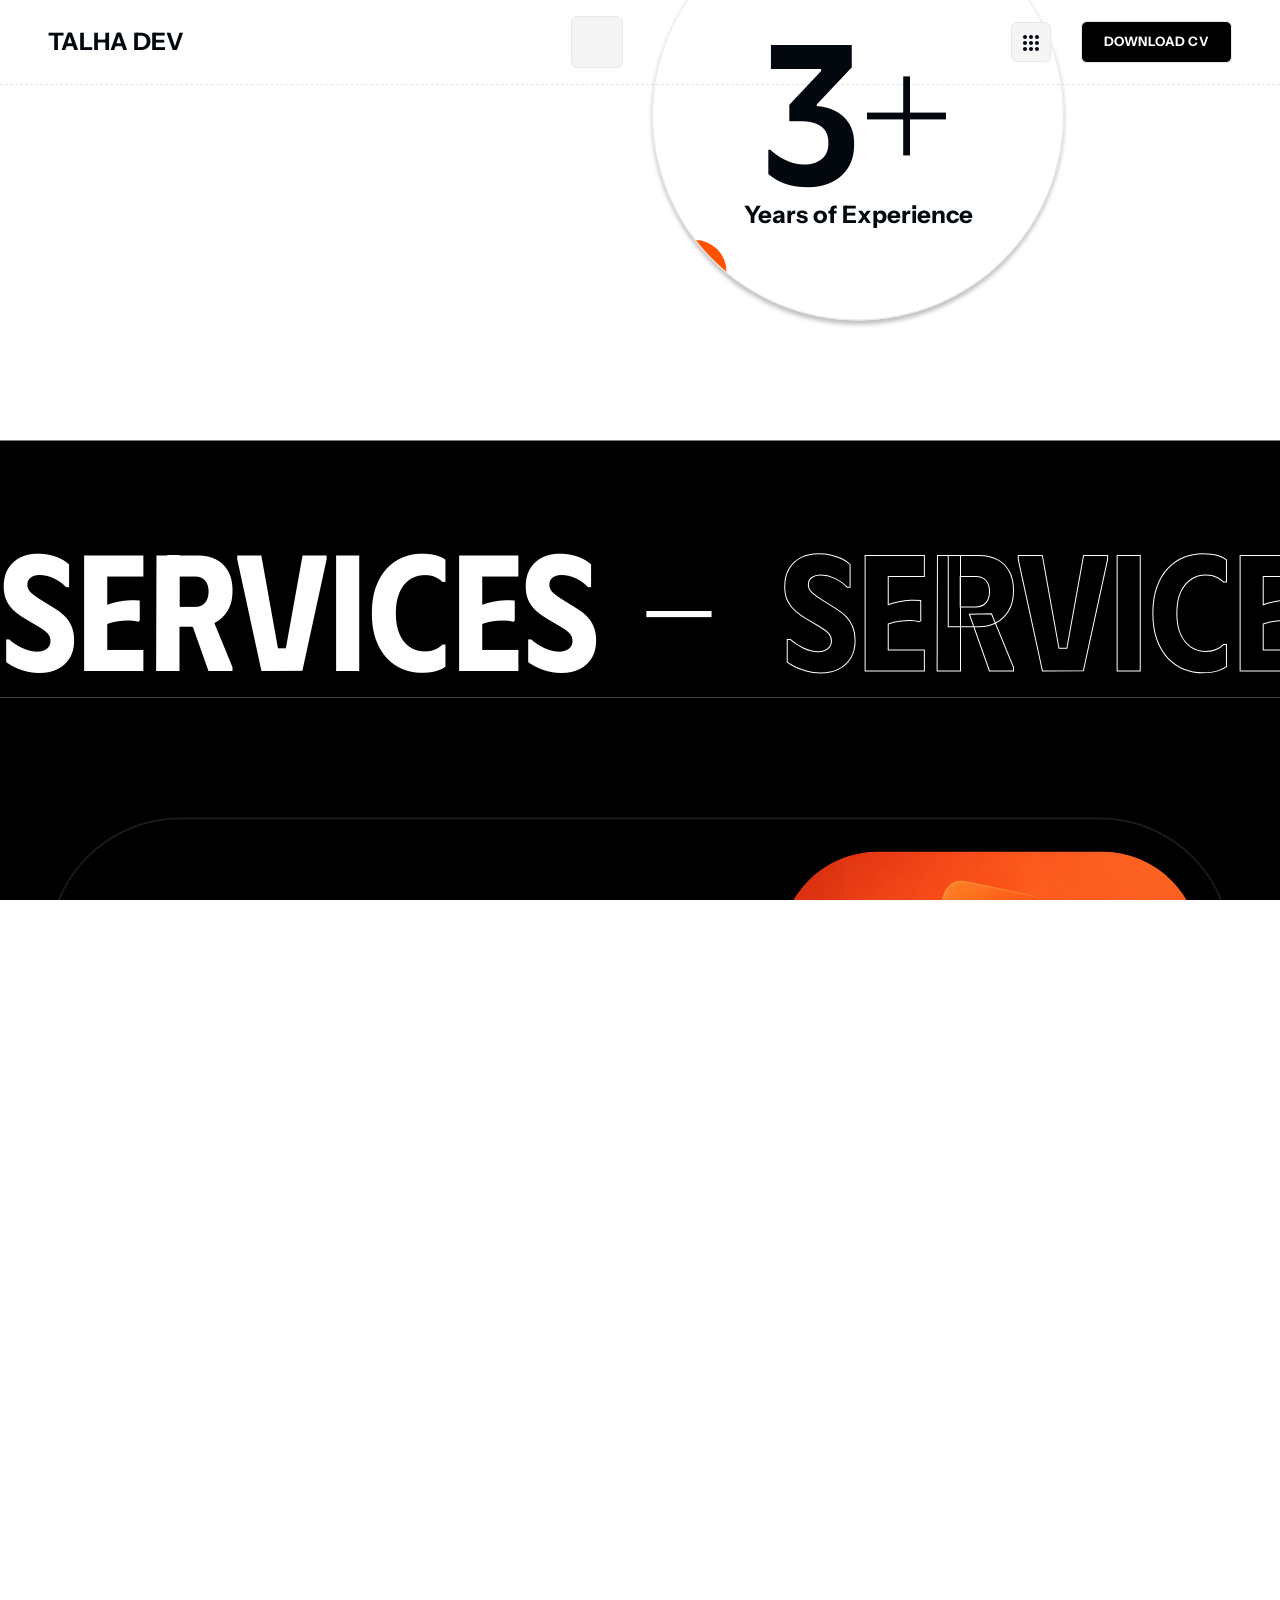
==== commit adfe8f2c: "feat: add new portfolio projects and update project pages with technical overviews" ====
--- a/index.html
+++ b/index.html
@@ -142,13 +142,13 @@
                   <span class="hover-media"><i class="ph ph-github-logo"></i></span>
                 </a>
               </li>
-              <li>
+              <!-- <li>
                 <a href="https://linkedin.com" target="_blank">
                   <span class="active-media d-flex align-items-center tw-gap-1">LINKEDIN <i
                       class="ph ph-arrow-bend-up-right"></i></span>
                   <span class="hover-media"><i class="ph ph-linkedin-logo"></i></span>
                 </a>
-              </li>
+              </li> -->
             </ul>
           </div>
         </div>
@@ -172,7 +172,7 @@
               <a class="tw-w-13 tw-h-13 lh-1 d-inline-flex justify-content-center align-items-center text-heading tw-text-xl tw-rounded-md"
                 href="https://github.com" target="_blank" aria-label="GitHub"><i class="ph ph-github-logo"></i></a>
             </li>
-            <li>
+            <!-- <li>
               <a class="tw-w-13 tw-h-13 lh-1 d-inline-flex justify-content-center align-items-center text-heading tw-text-xl tw-rounded-md"
                 href="https://linkedin.com" target="_blank" aria-label="LinkedIn"><i
                   class="ph ph-linkedin-logo"></i></a>
@@ -180,7 +180,7 @@
             <li>
               <a class="tw-w-13 tw-h-13 lh-1 d-inline-flex justify-content-center align-items-center text-heading tw-text-xl tw-rounded-md"
                 href="https://x.com" target="_blank" aria-label="X (Twitter)"><i class="ph ph-x-logo"></i></a>
-            </li>
+            </li> -->
           </ul>
         </div>
 
@@ -659,10 +659,14 @@
                           <li>
                             <a class="text-uppercase text-heading fw-medium position-relative z-1 hover-bg-main-two-600 hover-border-main-two-600 hover-text-white tw-transition-3"
                               href="#">AI PLATFORM</a>
-                          </li>x
+                          </li>
                           <li>
                             <a class="text-uppercase text-heading fw-medium position-relative z-1 hover-bg-main-two-600 hover-border-main-two-600 hover-text-white tw-transition-3"
-                              href="#">MICROSERVICES</a>
+                              href="#">LANGGRAPH</a>
+                          </li>
+                          <li>
+                            <a class="text-uppercase text-heading fw-medium position-relative z-1 hover-bg-main-two-600 hover-border-main-two-600 hover-text-white tw-transition-3"
+                              href="#">AI AGENTS</a>
                           </li>
                         </ul>
                       </div>
@@ -676,7 +680,7 @@
                   </div>
                   <div class="portfolio-thumb not-hide-cursor fw-bold mb-0 tw-rounded-lg" data-cursor="View">
                     <a class="d-block cursor-hide tw-rounded-lg" href="portfolio/cortex-ai.html" target="_blank"><img
-                        class="w-100 tw-rounded-lg" src="assets/images/thumbs/portfolio-three-thumb1.jpg"
+                        class="w-100 tw-rounded-lg" src="assets/images/portfolio/cortexai.png"
                         alt="CortexAI" /></a>
                   </div>
                 </div>
@@ -685,31 +689,35 @@
                     <div class="tw-mb-6">
                       <div>
                         <h2 class="tw-text-605 fw-medium tw-mb-4">
-                          <a class="hover-text-main-two-600" href="portfolio-details.html">Zernio</a>
+                          <a class="hover-text-main-two-600" href="portfolio/quzex.html" target="_blank">Quzex</a>
                         </h2>
                       </div>
                       <div class="portfolio-three-list portfolio-list">
                         <ul class="d-flex tw-gap-205 flex-wrap">
                           <li>
                             <a class="text-uppercase text-heading fw-medium position-relative z-1 hover-bg-main-two-600 hover-border-main-two-600 hover-text-white tw-transition-3"
-                              href="#">SOCIAL MEDIA</a>
+                              href="#">NEXT.JS 16</a>
                           </li>
                           <li>
                             <a class="text-uppercase text-heading fw-medium position-relative z-1 hover-bg-main-two-600 hover-border-main-two-600 hover-text-white tw-transition-3"
-                              href="#">SAAS</a>
+                              href="#">ADMIN DASHBOARD</a>
+                          </li>
+                          <li>
+                            <a class="text-uppercase text-heading fw-medium position-relative z-1 hover-bg-main-two-600 hover-border-main-two-600 hover-text-white tw-transition-3"
+                              href="#">AI READY</a>
                           </li>
                         </ul>
                       </div>
                     </div>
                     <div class="portfolio-three-button">
                       <a class="portfolio-three-btn tw-w-8 tw-h-8 lh-1 d-inline-flex justify-content-center align-items-center text-heading rounded-circle hover-bg-main-two-600 hover-text-white"
-                        href="portfolio-details.html"><i class="ph ph-arrow-up-right"></i></a>
+                        href="portfolio/quzex.html" target="_blank"><i class="ph ph-arrow-up-right"></i></a>
                     </div>
                   </div>
                   <div class="portfolio-thumb not-hide-cursor fw-bold mb-0 tw-rounded-lg" data-cursor="View">
-                    <a class="d-block cursor-hide tw-rounded-lg" href="portfolio-details.html"><img
-                        class="w-100 tw-rounded-lg" src="assets/images/thumbs/portfolio-three-thumb2.jpg"
-                        alt="Zernio" /></a>
+                    <a class="d-block cursor-hide tw-rounded-lg" href="portfolio/quzex.html" target="_blank"><img
+                        class="w-100 tw-rounded-lg" src="assets/images/portfolio/quzex-banner.png"
+                        alt="Quzex" /></a>
                   </div>
                 </div>
                 <div class="portfolio-three-item tw-rounded-lg tw-mb-705 portfolio-wrapper">
@@ -717,31 +725,35 @@
                     <div class="tw-mb-6">
                       <div>
                         <h2 class="tw-text-605 fw-medium tw-mb-4">
-                          <a class="hover-text-main-two-600" href="portfolio-details.html">AI Blog Dashboard</a>
+                          <a class="hover-text-main-two-600" href="portfolio/unique-items.html" target="_blank">Unique Items</a>
                         </h2>
                       </div>
                       <div class="portfolio-three-list portfolio-list">
                         <ul class="d-flex tw-gap-205 flex-wrap">
                           <li>
                             <a class="text-uppercase text-heading fw-medium position-relative z-1 hover-bg-main-two-600 hover-border-main-two-600 hover-text-white tw-transition-3"
-                              href="#">ADMIN PANEL</a>
+                              href="#">NEXT.JS</a>
                           </li>
                           <li>
                             <a class="text-uppercase text-heading fw-medium position-relative z-1 hover-bg-main-two-600 hover-border-main-two-600 hover-text-white tw-transition-3"
-                              href="#">ANALYTICS</a>
+                              href="#">E-COMMERCE</a>
+                          </li>
+                          <li>
+                            <a class="text-uppercase text-heading fw-medium position-relative z-1 hover-bg-main-two-600 hover-border-main-two-600 hover-text-white tw-transition-3"
+                              href="#">ADMIN DASHBOARD</a>
                           </li>
                         </ul>
                       </div>
                     </div>
                     <div class="portfolio-three-button">
                       <a class="portfolio-three-btn tw-w-8 tw-h-8 lh-1 d-inline-flex justify-content-center align-items-center text-heading rounded-circle hover-bg-main-two-600 hover-text-white"
-                        href="portfolio-details.html"><i class="ph ph-arrow-up-right"></i></a>
+                        href="portfolio/unique-items.html" target="_blank"><i class="ph ph-arrow-up-right"></i></a>
                     </div>
                   </div>
                   <div class="portfolio-thumb not-hide-cursor fw-bold mb-0 tw-rounded-lg" data-cursor="View">
-                    <a class="d-block cursor-hide tw-rounded-lg" href="portfolio-details.html"><img
-                        class="w-100 tw-rounded-lg" src="assets/images/thumbs/portfolio-three-thumb3.jpg"
-                        alt="AI Blog Dashboard" /></a>
+                    <a class="d-block cursor-hide tw-rounded-lg" href="portfolio/unique-items.html" target="_blank"><img
+                        class="w-100 tw-rounded-lg" src="assets/images/portfolio/E-commerce-banner.png"
+                        alt="Unique Items" /></a>
                   </div>
                 </div>
                 <div class="portfolio-three-item tw-rounded-lg tw-mb-705 portfolio-wrapper">
@@ -749,31 +761,35 @@
                     <div class="tw-mb-6">
                       <div>
                         <h2 class="tw-text-605 fw-medium tw-mb-4">
-                          <a class="hover-text-main-two-600" href="portfolio-details.html">SkyShare</a>
+                          <a class="hover-text-main-two-600" href="portfolio/bond-and-vale.html" target="_blank">Bond &amp; Vale</a>
                         </h2>
                       </div>
                       <div class="portfolio-three-list portfolio-list">
                         <ul class="d-flex tw-gap-205 flex-wrap">
                           <li>
                             <a class="text-uppercase text-heading fw-medium position-relative z-1 hover-bg-main-two-600 hover-border-main-two-600 hover-text-white tw-transition-3"
-                              href="#">FILE SHARING</a>
+                              href="#">NEXT.JS</a>
                           </li>
                           <li>
                             <a class="text-uppercase text-heading fw-medium position-relative z-1 hover-bg-main-two-600 hover-border-main-two-600 hover-text-white tw-transition-3"
-                              href="#">NEXT.JS</a>
+                              href="#">GSAP ANIMATIONS</a>
+                          </li>
+                          <li>
+                            <a class="text-uppercase text-heading fw-medium position-relative z-1 hover-bg-main-two-600 hover-border-main-two-600 hover-text-white tw-transition-3"
+                              href="#">BLOG CMS</a>
                           </li>
                         </ul>
                       </div>
                     </div>
                     <div class="portfolio-three-button">
                       <a class="portfolio-three-btn tw-w-8 tw-h-8 lh-1 d-inline-flex justify-content-center align-items-center text-heading rounded-circle hover-bg-main-two-600 hover-text-white"
-                        href="portfolio-details.html"><i class="ph ph-arrow-up-right"></i></a>
+                        href="portfolio/bond-and-vale.html" target="_blank"><i class="ph ph-arrow-up-right"></i></a>
                     </div>
                   </div>
                   <div class="portfolio-thumb not-hide-cursor fw-bold mb-0 tw-rounded-lg" data-cursor="View">
-                    <a class="d-block cursor-hide tw-rounded-lg" href="portfolio-details.html"><img
-                        class="w-100 tw-rounded-lg" src="assets/images/thumbs/portfolio-three-thumb4.jpg"
-                        alt="SkyShare" /></a>
+                    <a class="d-block cursor-hide tw-rounded-lg" href="portfolio/bond-and-vale.html" target="_blank"><img
+                        class="w-100 tw-rounded-lg" src="assets/images/portfolio/bondvale-banner.png"
+                        alt="Bond &amp; Vale" /></a>
                   </div>
                 </div>
                 <div
@@ -824,7 +840,7 @@
                     </div>
                   </div>
                   <div class="hover__reveal-bg bg-img"
-                    data-background-image="assets/images/thumbs/feature-three-thumb1.jpg"></div>
+                    data-background-image="assets/images/thumbs/arifgropcompany.webp"></div>
                 </div>
                 <div class="feature-three-single hover__reveal-item" data-aos="fade-up" data-aos-duration="1000"
                   data-aos-delay="200">
@@ -850,7 +866,7 @@
                     </div>
                   </div>
                   <div class="hover__reveal-bg bg-img"
-                    data-background-image="assets/images/thumbs/portfolio-two-thumb1.jpg"></div>
+                    data-background-image="assets/images/thumbs/mean3.webp"></div>
                 </div>
                 <div class="feature-three-single hover__reveal-item" data-aos="fade-up" data-aos-duration="1000"
                   data-aos-delay="200">
@@ -877,7 +893,7 @@
                     </div>
                   </div>
                   <div class="hover__reveal-bg bg-img"
-                    data-background-image="assets/images/thumbs/portfolio-two-thumb2.jpg"></div>
+                    data-background-image="assets/images/thumbs/fiverr.png"></div>
                 </div>
               </div>
             </div>
@@ -1384,11 +1400,11 @@
                             href="https://github.com" target="_blank" aria-label="GitHub"><i
                               class="ph ph-github-logo"></i></a>
                         </li>
-                        <li>
+                        <!-- <li>
                           <a class="tw-w-11 tw-h-101 lh-1 d-inline-flex align-items-center justify-content-center tw-rounded-lg tw-text-xl text-heading hover-bg-main-600 hover-text-heading"
                             href="https://linkedin.com" target="_blank" aria-label="LinkedIn"><i
                               class="ph ph-linkedin-logo"></i></a>
-                        </li>
+                        </li> -->
                       </ul>
                     </div>
                   </div>
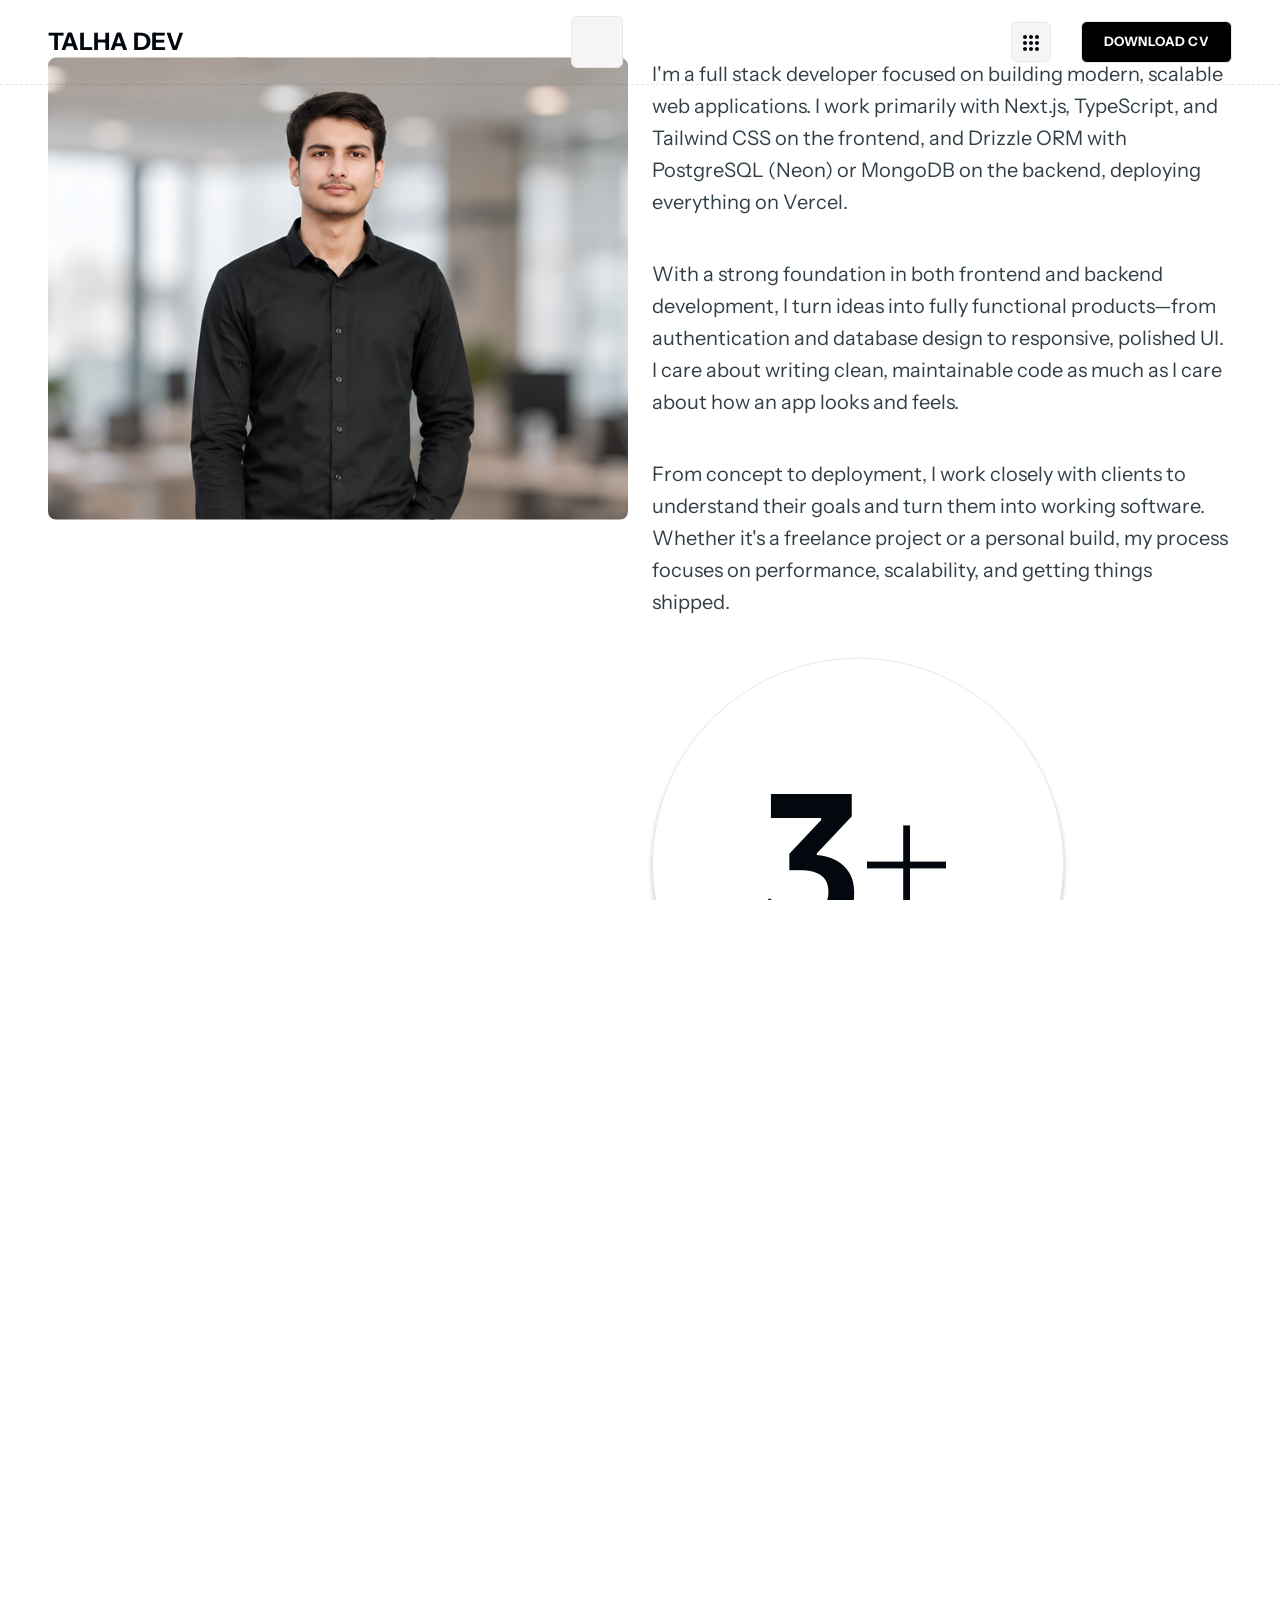
==== commit 7082d364: "feat: add Quzex portfolio project page and update tech stack with Supabase, Prisma, and AI auto-blog" ====
--- a/index.html
+++ b/index.html
@@ -475,7 +475,7 @@
               <div class="service-three-wrapper">
                 <div class="service-three-single" data-aos="fade-right" data-aos-duration="2000" data-aos-delay="200">
                   <div class="service-three-item d-flex justify-content-between align-items-center">
-                    <div class="service-three-content d-flex tw-gap-14">
+                    <div class="service-three-content d-flex tw-gap-8">
                       <div>
                         <span
                           class="service-three-number text-white tw-text-xl d-inline-flex align-items-center tw-gap-3 lh-1 tw-mt-5 tw-transition-3">01
@@ -512,10 +512,10 @@
                     </div>
                   </div>
                 </div>
-                <div class="service-three-single ms-auto" data-aos="fade-left" data-aos-duration="2000"
+                <div class="service-three-single" data-aos="fade-left" data-aos-duration="2000"
                   data-aos-delay="300">
                   <div class="service-three-item d-flex justify-content-between align-items-center">
-                    <div class="service-three-content d-flex tw-gap-14">
+                    <div class="service-three-content d-flex tw-gap-8">
                       <div>
                         <span
                           class="service-three-number text-white tw-text-xl d-inline-flex align-items-center tw-gap-3 lh-1 tw-mt-5 tw-transition-3">02
@@ -554,7 +554,7 @@
                 </div>
                 <div class="service-three-single" data-aos="fade-right" data-aos-duration="2000" data-aos-delay="400">
                   <div class="service-three-item d-flex justify-content-between align-items-center">
-                    <div class="service-three-content d-flex tw-gap-14">
+                    <div class="service-three-content d-flex tw-gap-8">
                       <div>
                         <span
                           class="service-three-number text-white tw-text-xl d-inline-flex align-items-center tw-gap-3 lh-1 tw-mt-5 tw-transition-3">03
@@ -591,10 +591,10 @@
                     </div>
                   </div>
                 </div>
-                <div class="service-three-single ms-auto" data-aos="fade-left" data-aos-duration="2000"
+                <div class="service-three-single" data-aos="fade-left" data-aos-duration="2000"
                   data-aos-delay="500">
                   <div class="service-three-item d-flex justify-content-between align-items-center">
-                    <div class="service-three-content d-flex tw-gap-14">
+                    <div class="service-three-content d-flex tw-gap-8">
                       <div>
                         <span
                           class="service-three-number text-white tw-text-xl d-inline-flex align-items-center tw-gap-3 lh-1 tw-mt-5 tw-transition-3">04
--- a/assets/css/main.css
+++ b/assets/css/main.css
@@ -9958,10 +9958,10 @@
 
 .service-three-single {
   border: 2px solid rgba(255, 255, 255, 0.1);
-  padding: 30px 30px 30px 60px;
+  padding: 30px 40px;
   border-radius: 200px;
   margin-block-end: 60px;
-  max-width: 1500px;
+  max-width: 100%;
   width: 100%;
   transition: 0.5s;
 }
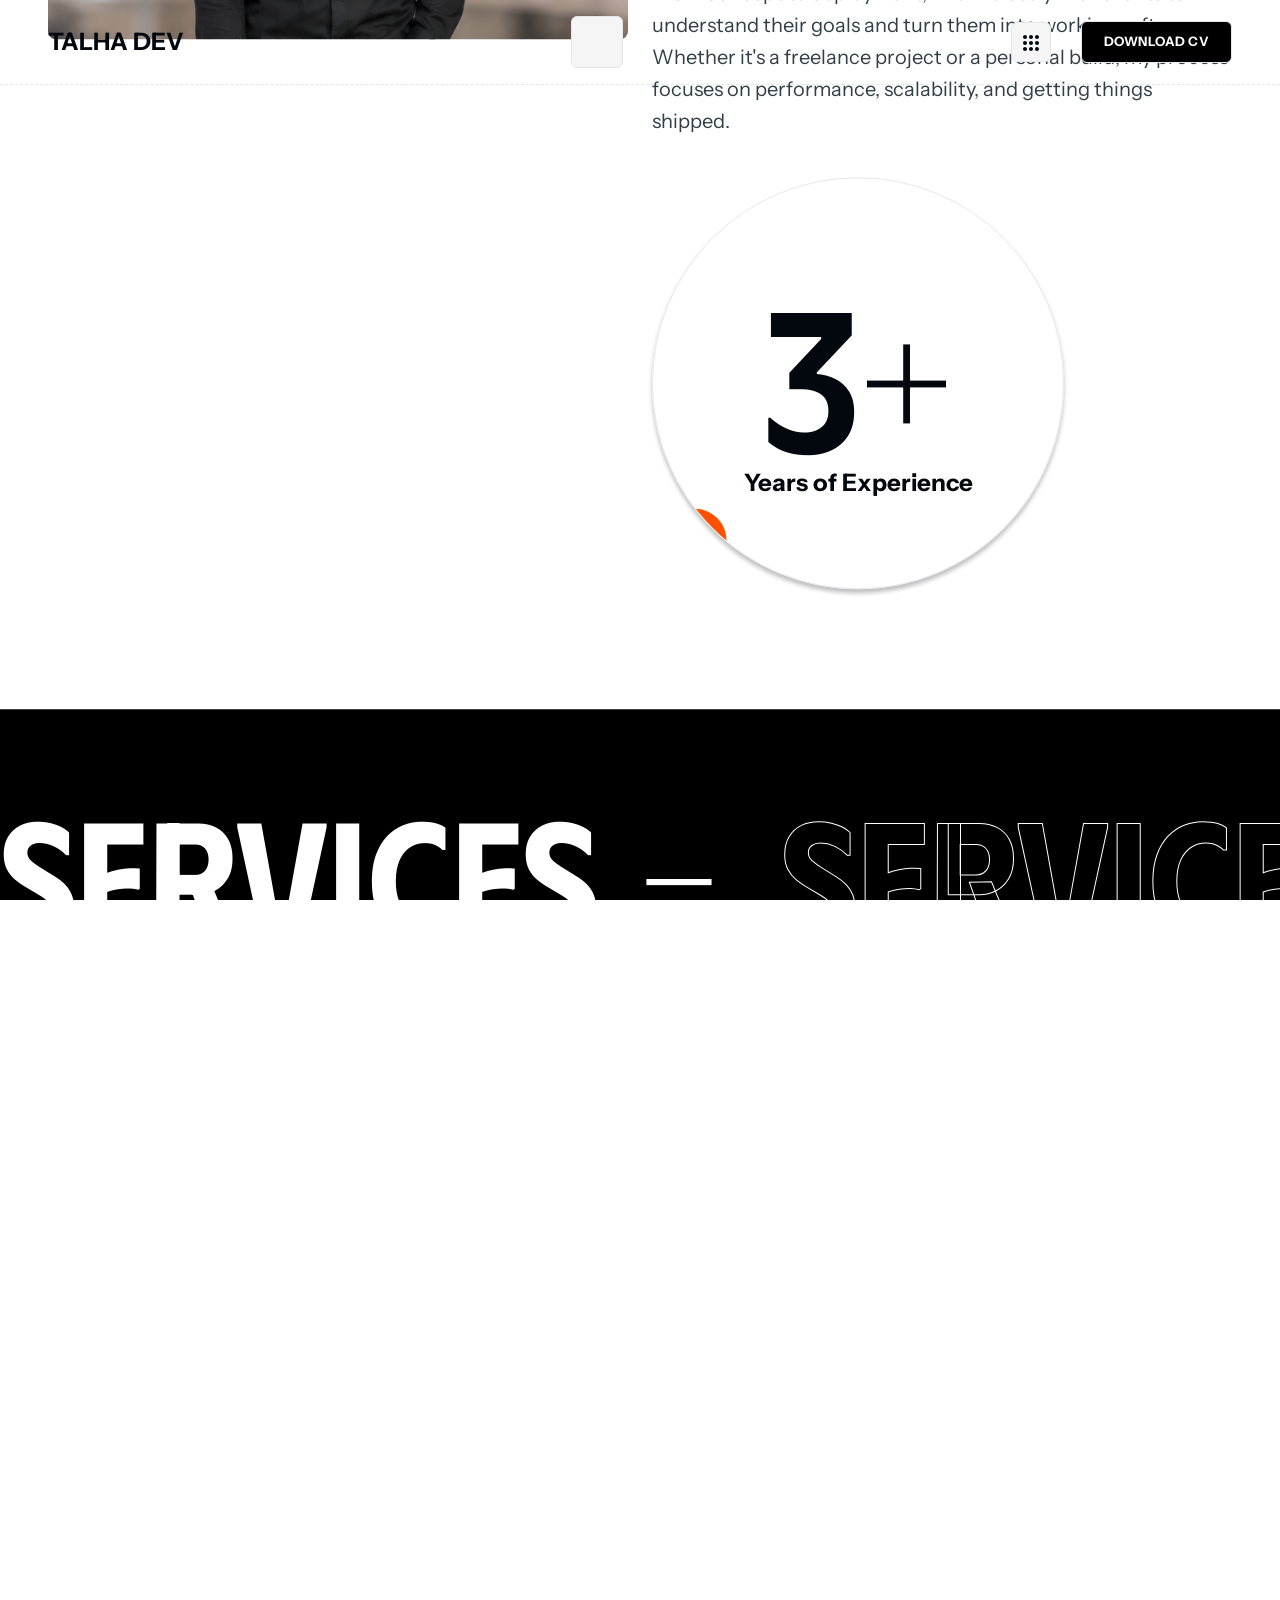
==== commit cb61134e: "feat: add Quzex portfolio page and include AI auto-blogging features" ====
--- a/index.html
+++ b/index.html
@@ -700,7 +700,7 @@
                           </li>
                           <li>
                             <a class="text-uppercase text-heading fw-medium position-relative z-1 hover-bg-main-two-600 hover-border-main-two-600 hover-text-white tw-transition-3"
-                              href="#">ADMIN DASHBOARD</a>
+                              href="#">AI BLOG AUTOMATION</a>
                           </li>
                           <li>
                             <a class="text-uppercase text-heading fw-medium position-relative z-1 hover-bg-main-two-600 hover-border-main-two-600 hover-text-white tw-transition-3"
@@ -1215,6 +1215,20 @@
                           d="m47.6 0c5.4 0 9.9 4.4 9.9 9.8v31.8c0 5.6-7.2 8-10.7 3.6l-10.8-13.9v16.9c0 4.8-4 8.8-9 8.8 0.6 0 1-0.4 1-1v-30.4c0-5.6 7.2-8 10.7-3.6l10.8 13.9v-33.9c0-1.1-0.9-2-1.9-2z" />
                       </svg>
                       <span class="d-block fw-semibold text-heading tw-text-sm">Neon DB</span>
+                    </div>
+                  </div>
+                  <div class="col">
+                    <div class="minimal-tech-item p-2">
+                      <img src="https://cdn.jsdelivr.net/gh/devicons/devicon/icons/supabase/supabase-original.svg"
+                        alt="Supabase" class="minimal-tech-img mb-2" />
+                      <span class="d-block fw-semibold text-heading tw-text-sm">Supabase</span>
+                    </div>
+                  </div>
+                  <div class="col">
+                    <div class="minimal-tech-item p-2">
+                      <img src="https://cdn.jsdelivr.net/gh/devicons/devicon/icons/prisma/prisma-original.svg"
+                        alt="Prisma" class="minimal-tech-img mb-2" />
+                      <span class="d-block fw-semibold text-heading tw-text-sm">Prisma</span>
                     </div>
                   </div>
                   <div class="col">
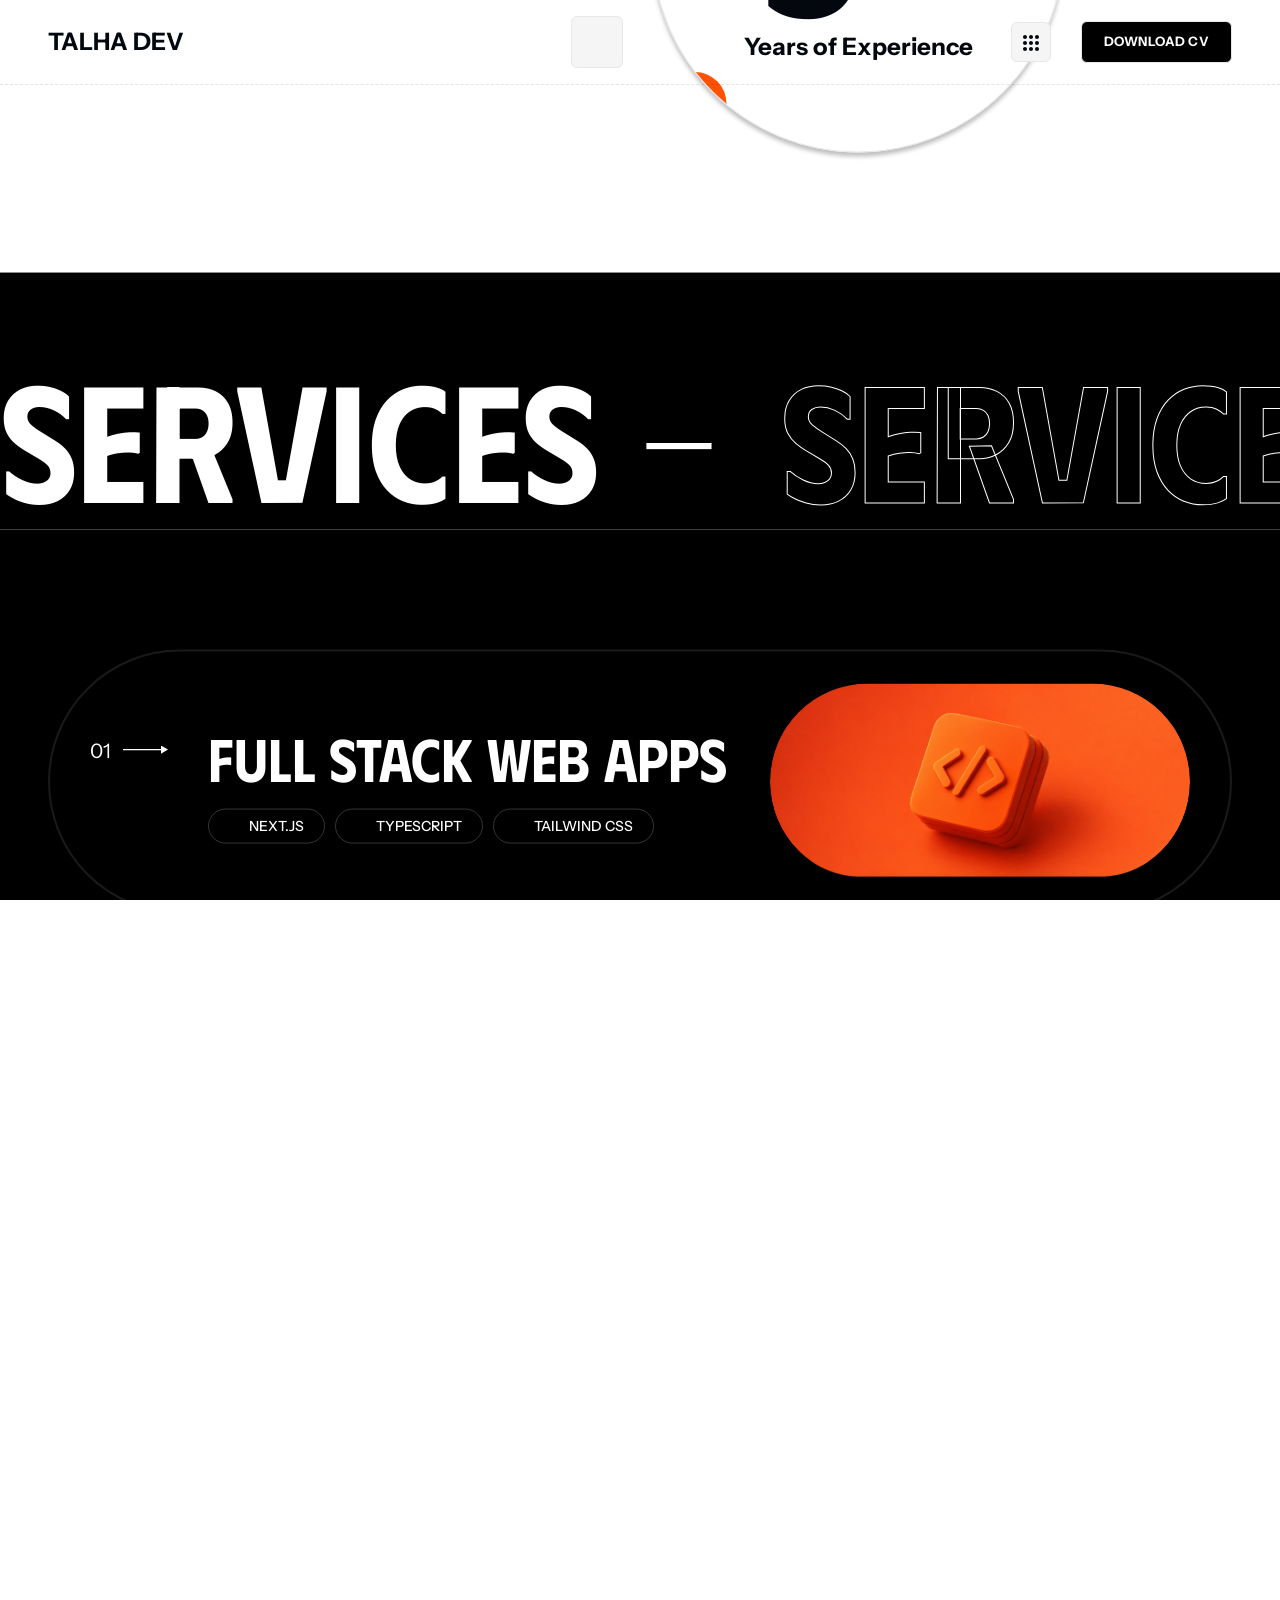
==== commit d2690e94: "fix: update view projects button link to portfolio.html" ====
--- a/index.html
+++ b/index.html
@@ -273,7 +273,7 @@
                     </h3>
                     <div class="banner-three-button">
                       <a class="tw-hover-btn bg-black text-white fw-bold tw-py-4 tw-px-10 d-inline-block hover-text-white text-uppercase tw-rounded-lg"
-                        href="#projects">
+                        href="./portfolio.html">
                         view projects
                         <span class="tw-hover-btn-circle-dot bg-main-two-600"></span>
                       </a>
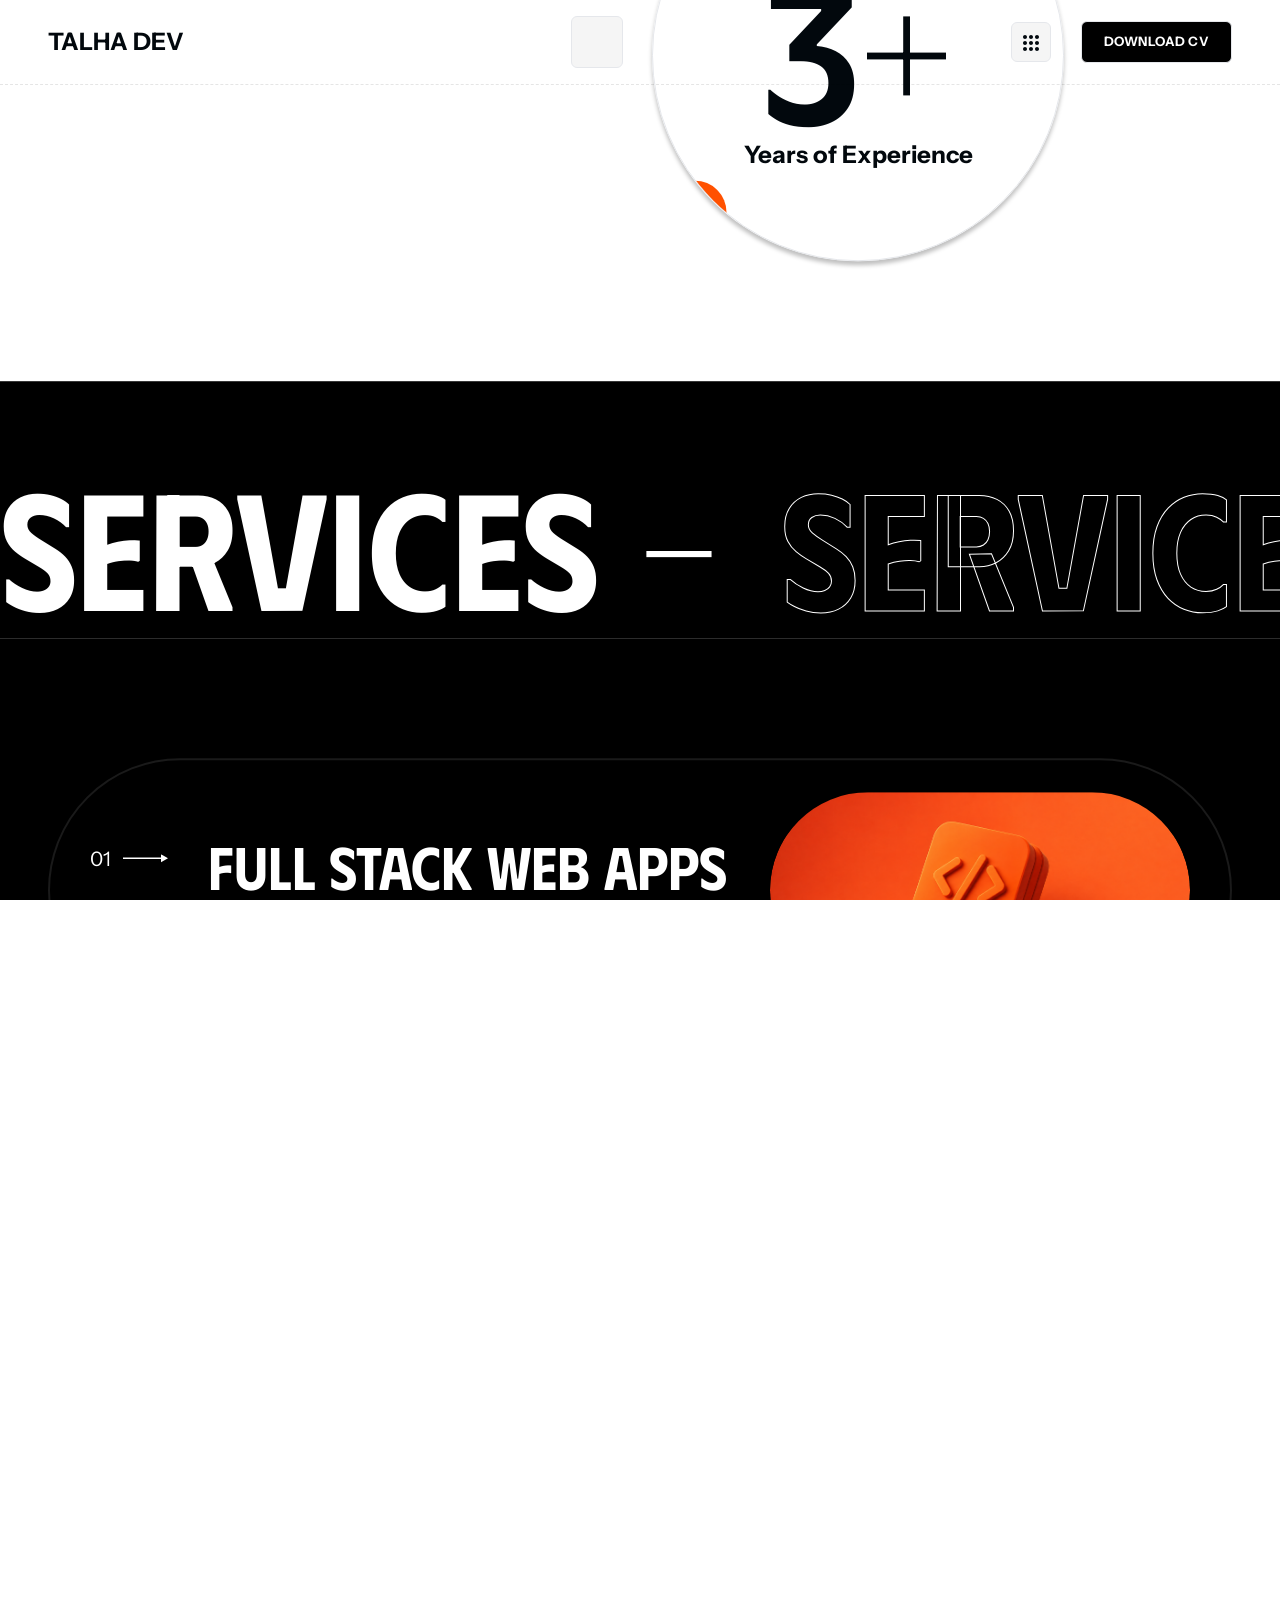
==== commit 73a61429: "feat: update full-stack projects counter to 50" ====
--- a/index.html
+++ b/index.html
@@ -413,7 +413,7 @@
                 data-aos-duration="1000" data-aos-delay="200">
                 <h2 class="banner-three-counter-title tw-text-101 fw-semibold font-heading text-heading tw-mb-2 lh-1">
                   <span class="purecounter font-heading" data-purecounter-duration="2"
-                    data-purecounter-end="15"></span>+
+                    data-purecounter-end="50"></span>+
                 </h2>
                 <p class="banner-three-counter-paragraph tw-text-lg fw-medium text-heading">
                   Full Stack Projects Built
